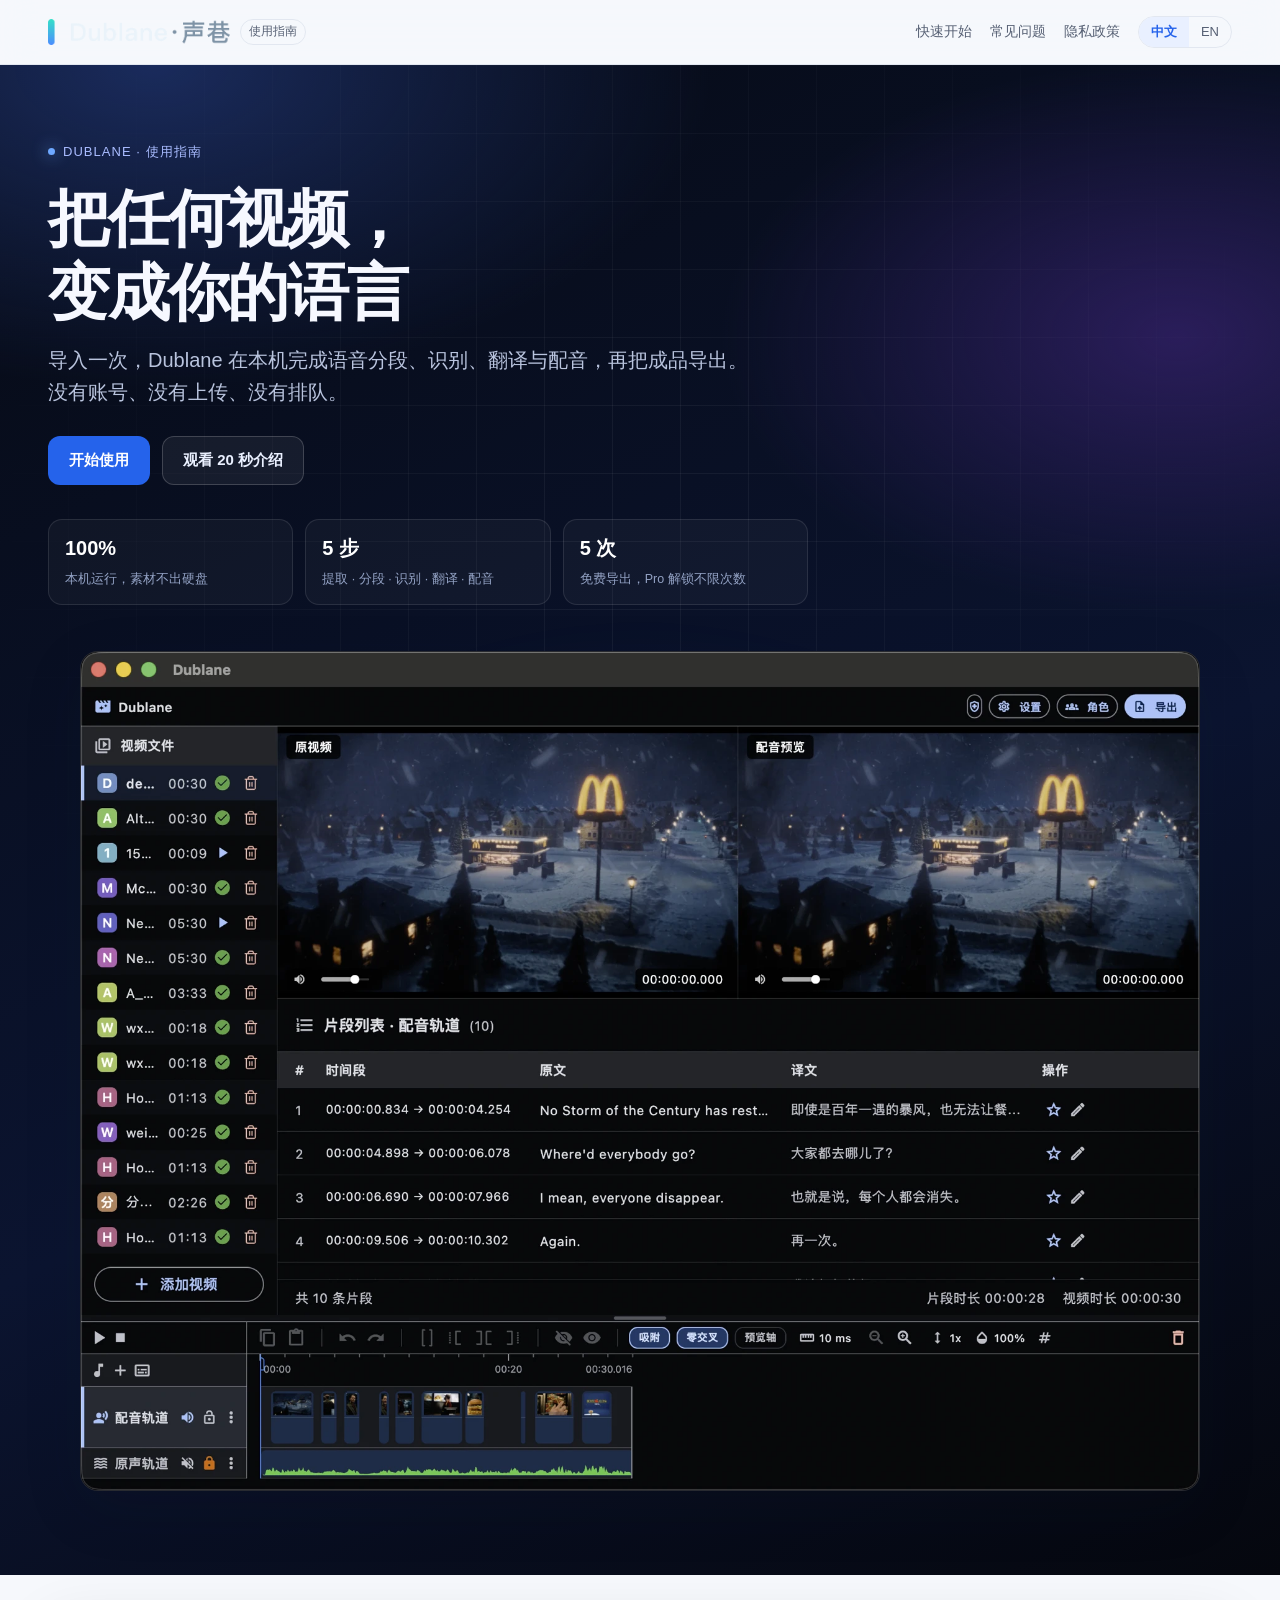
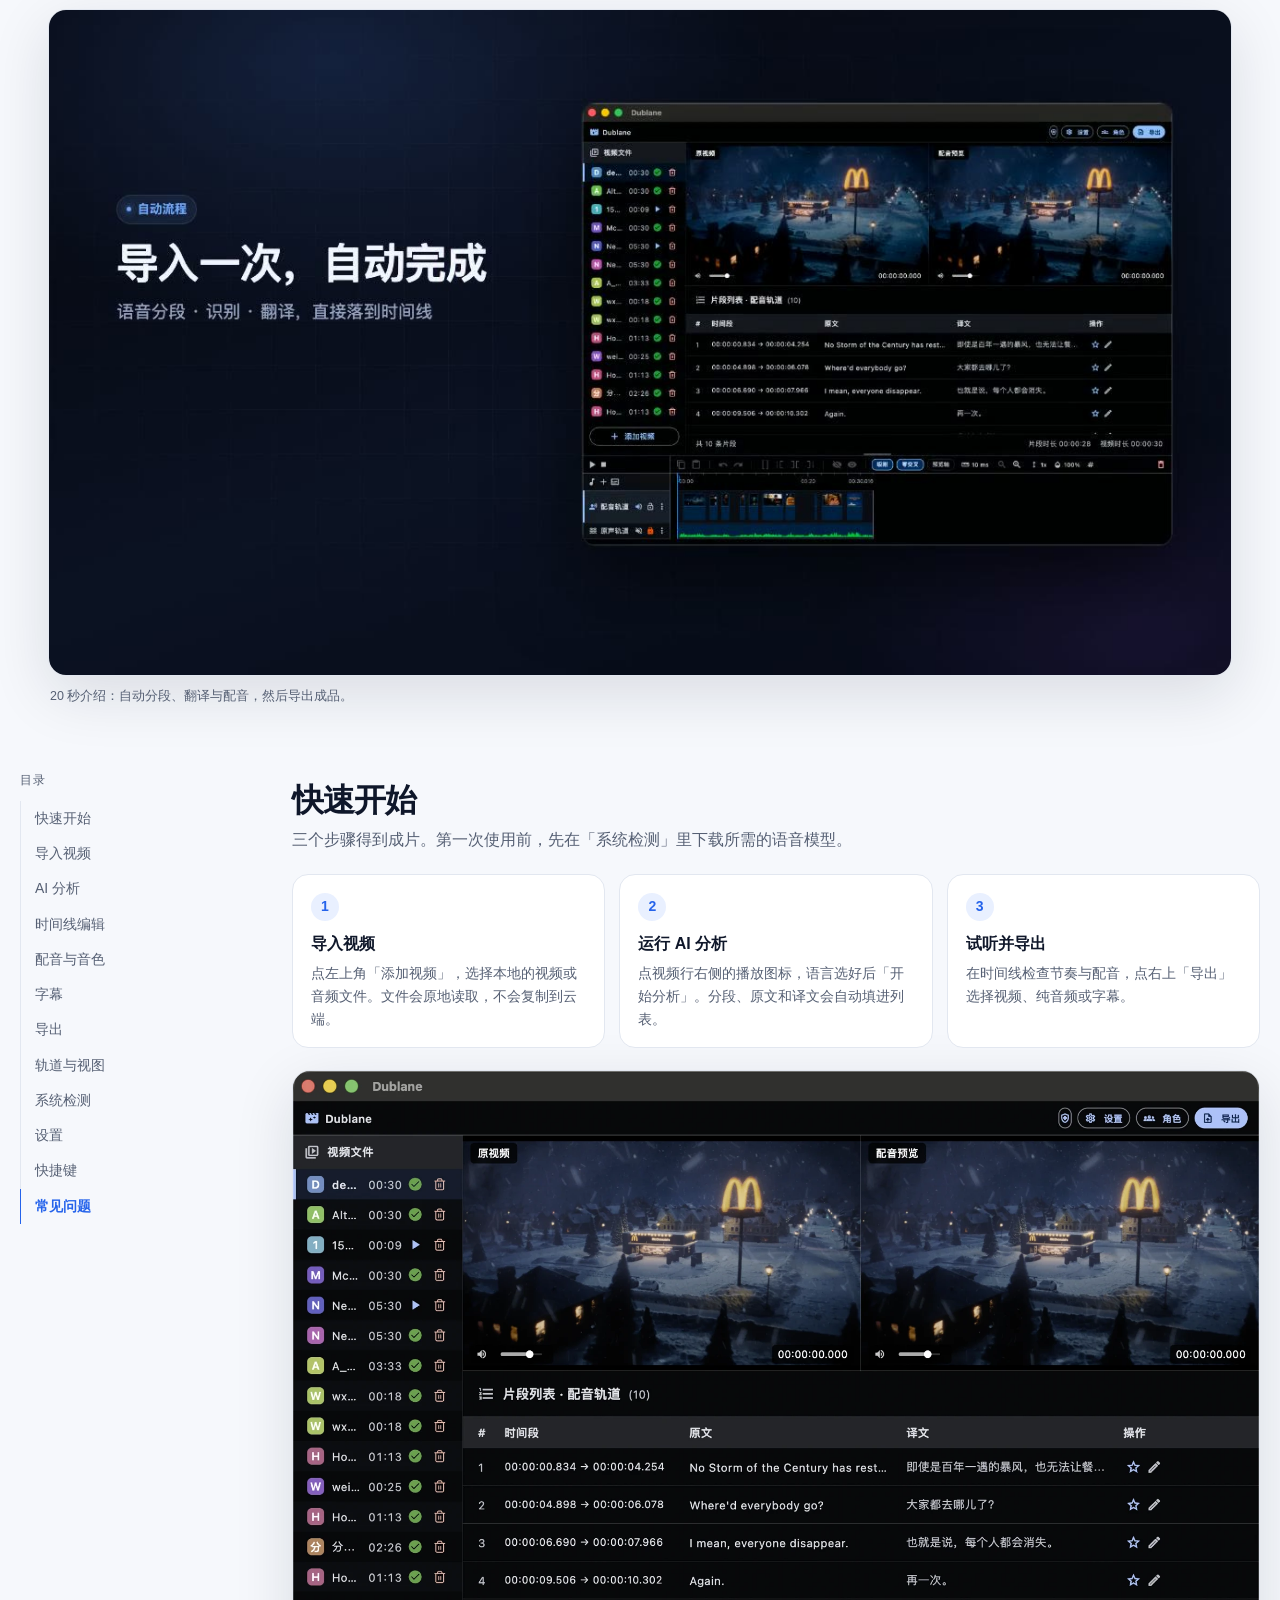
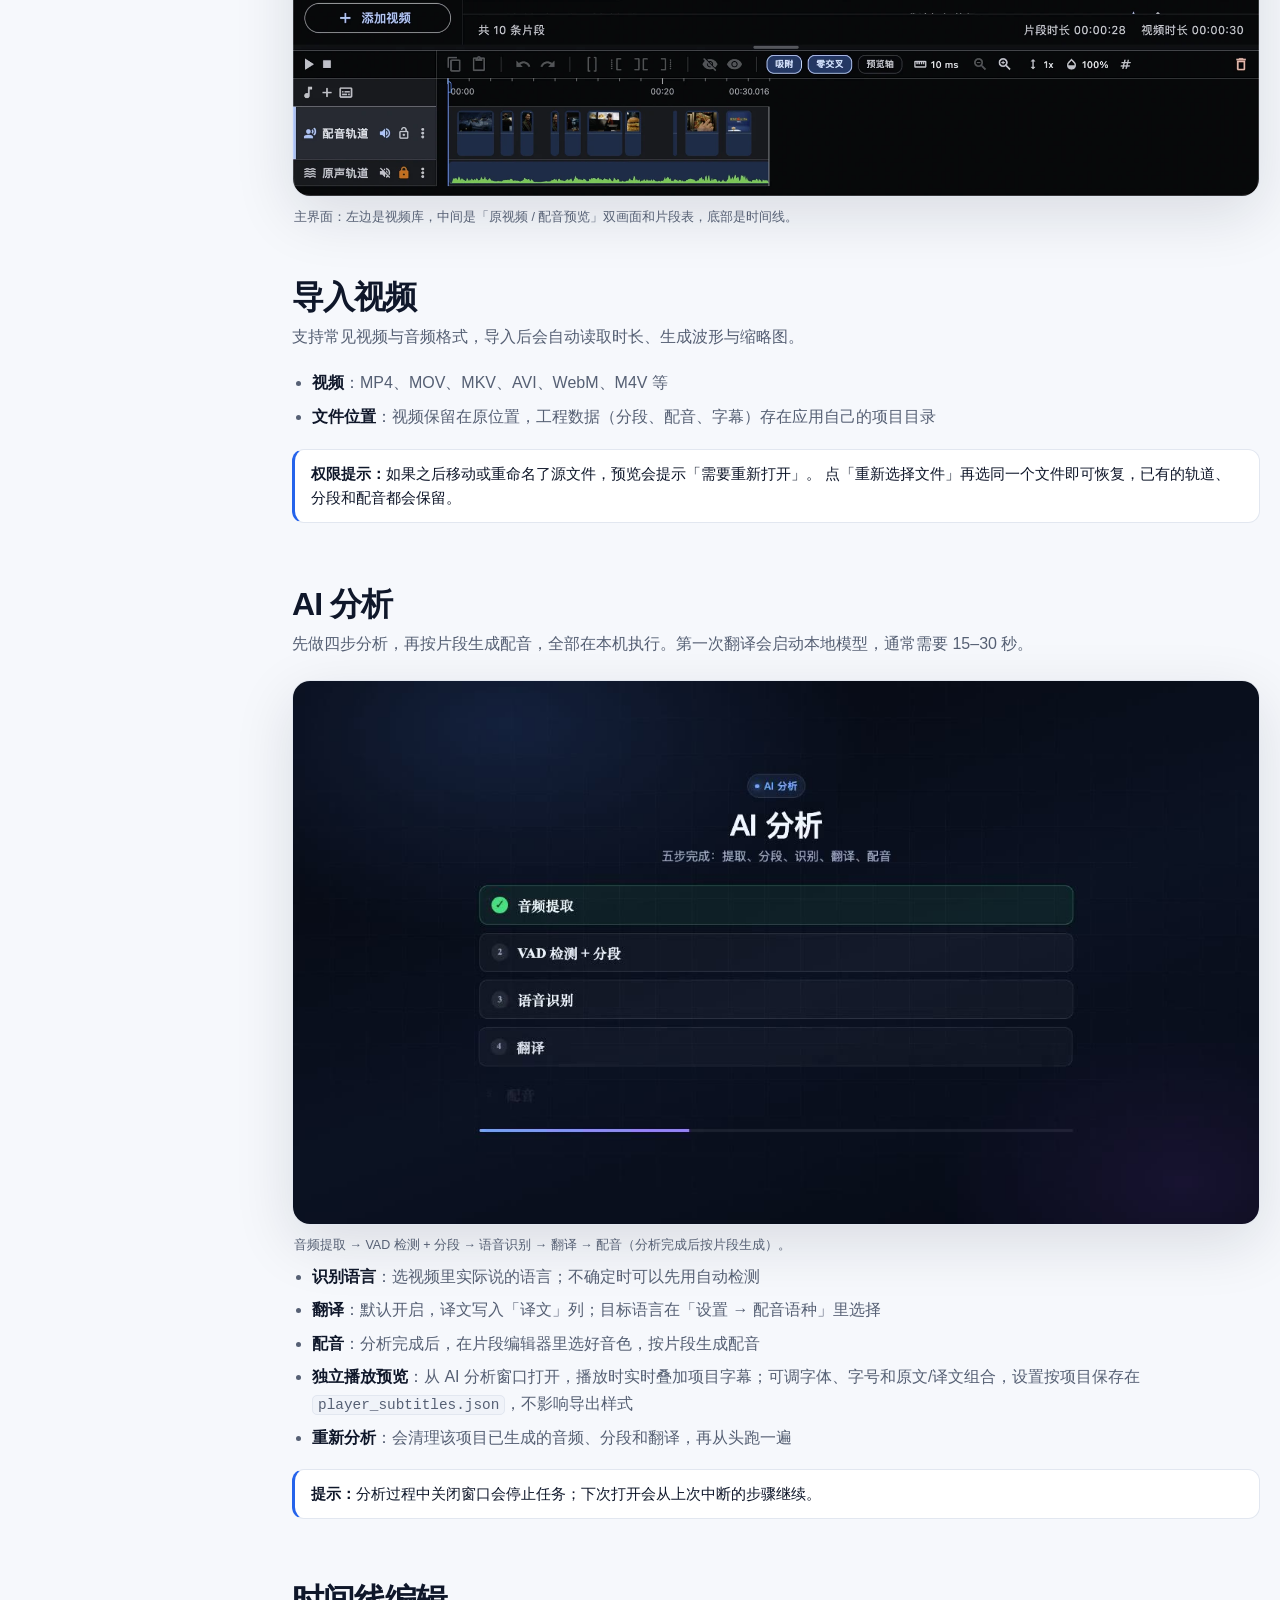
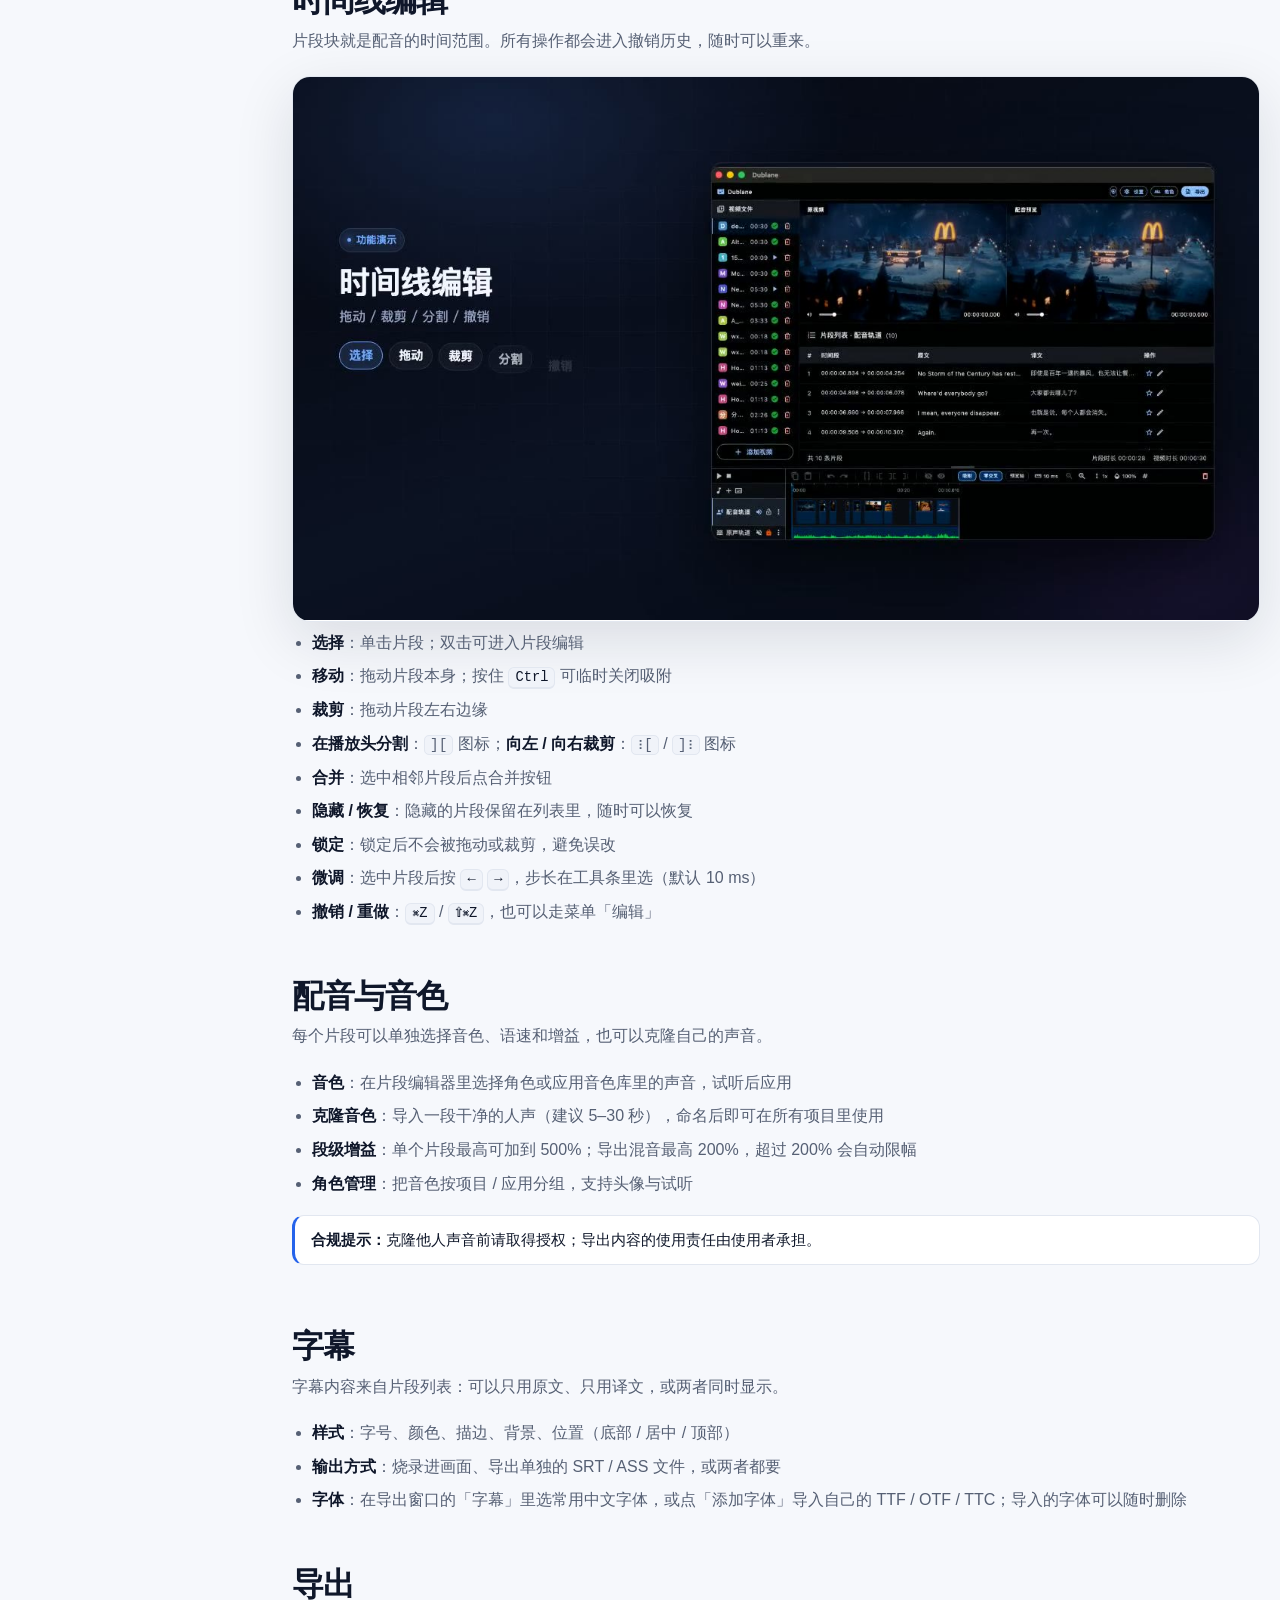
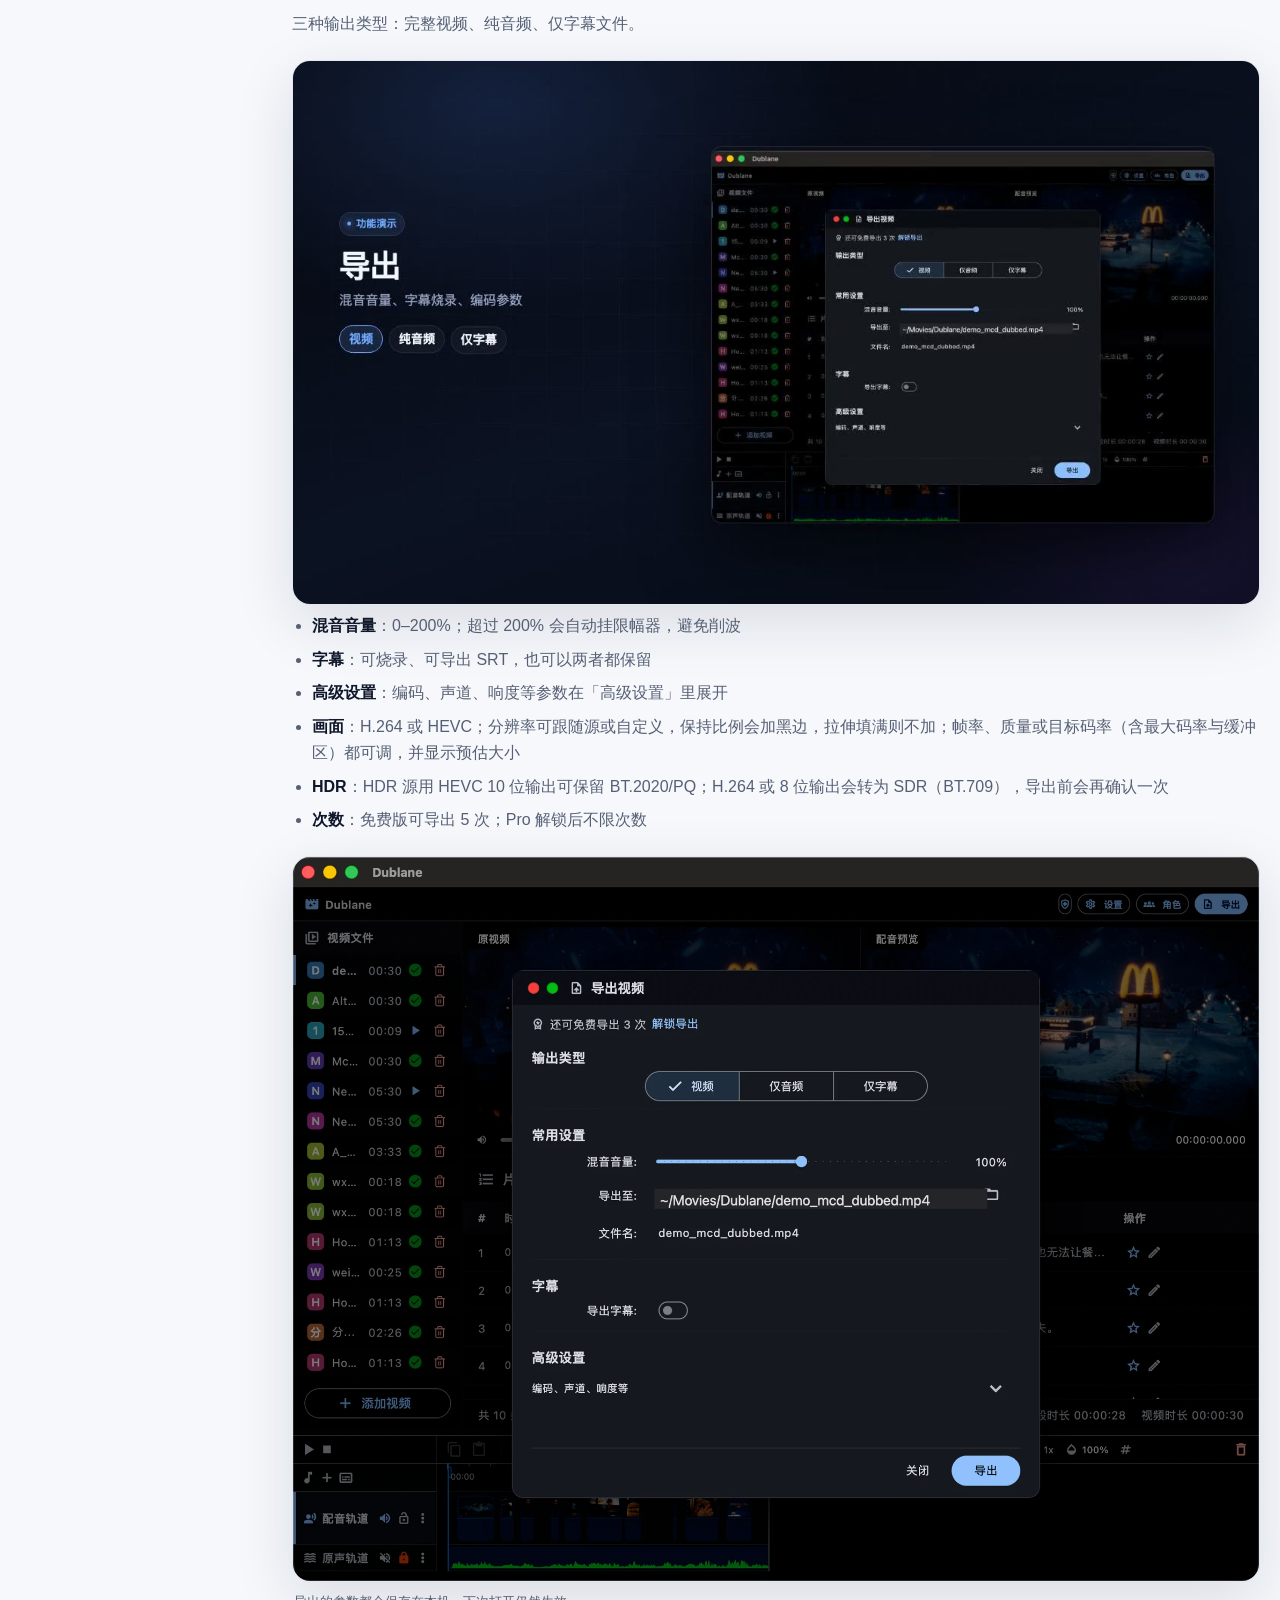
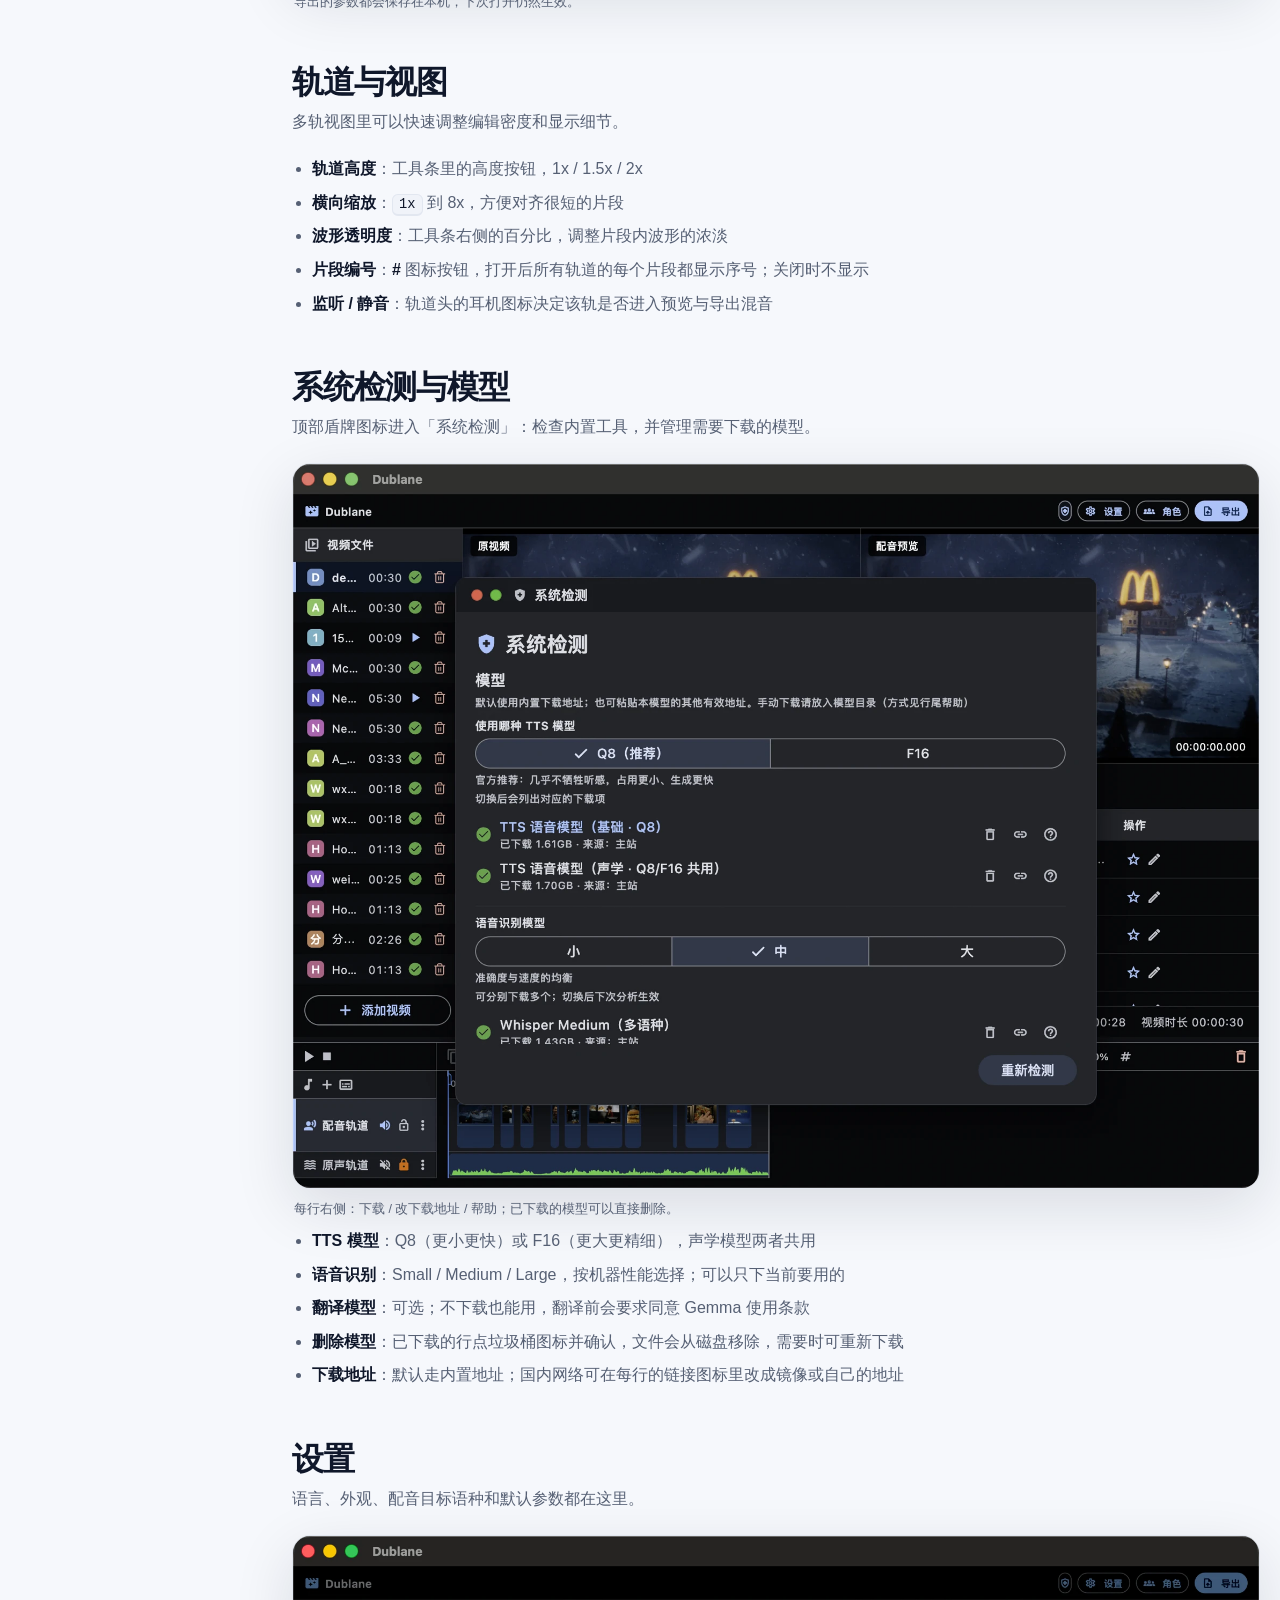
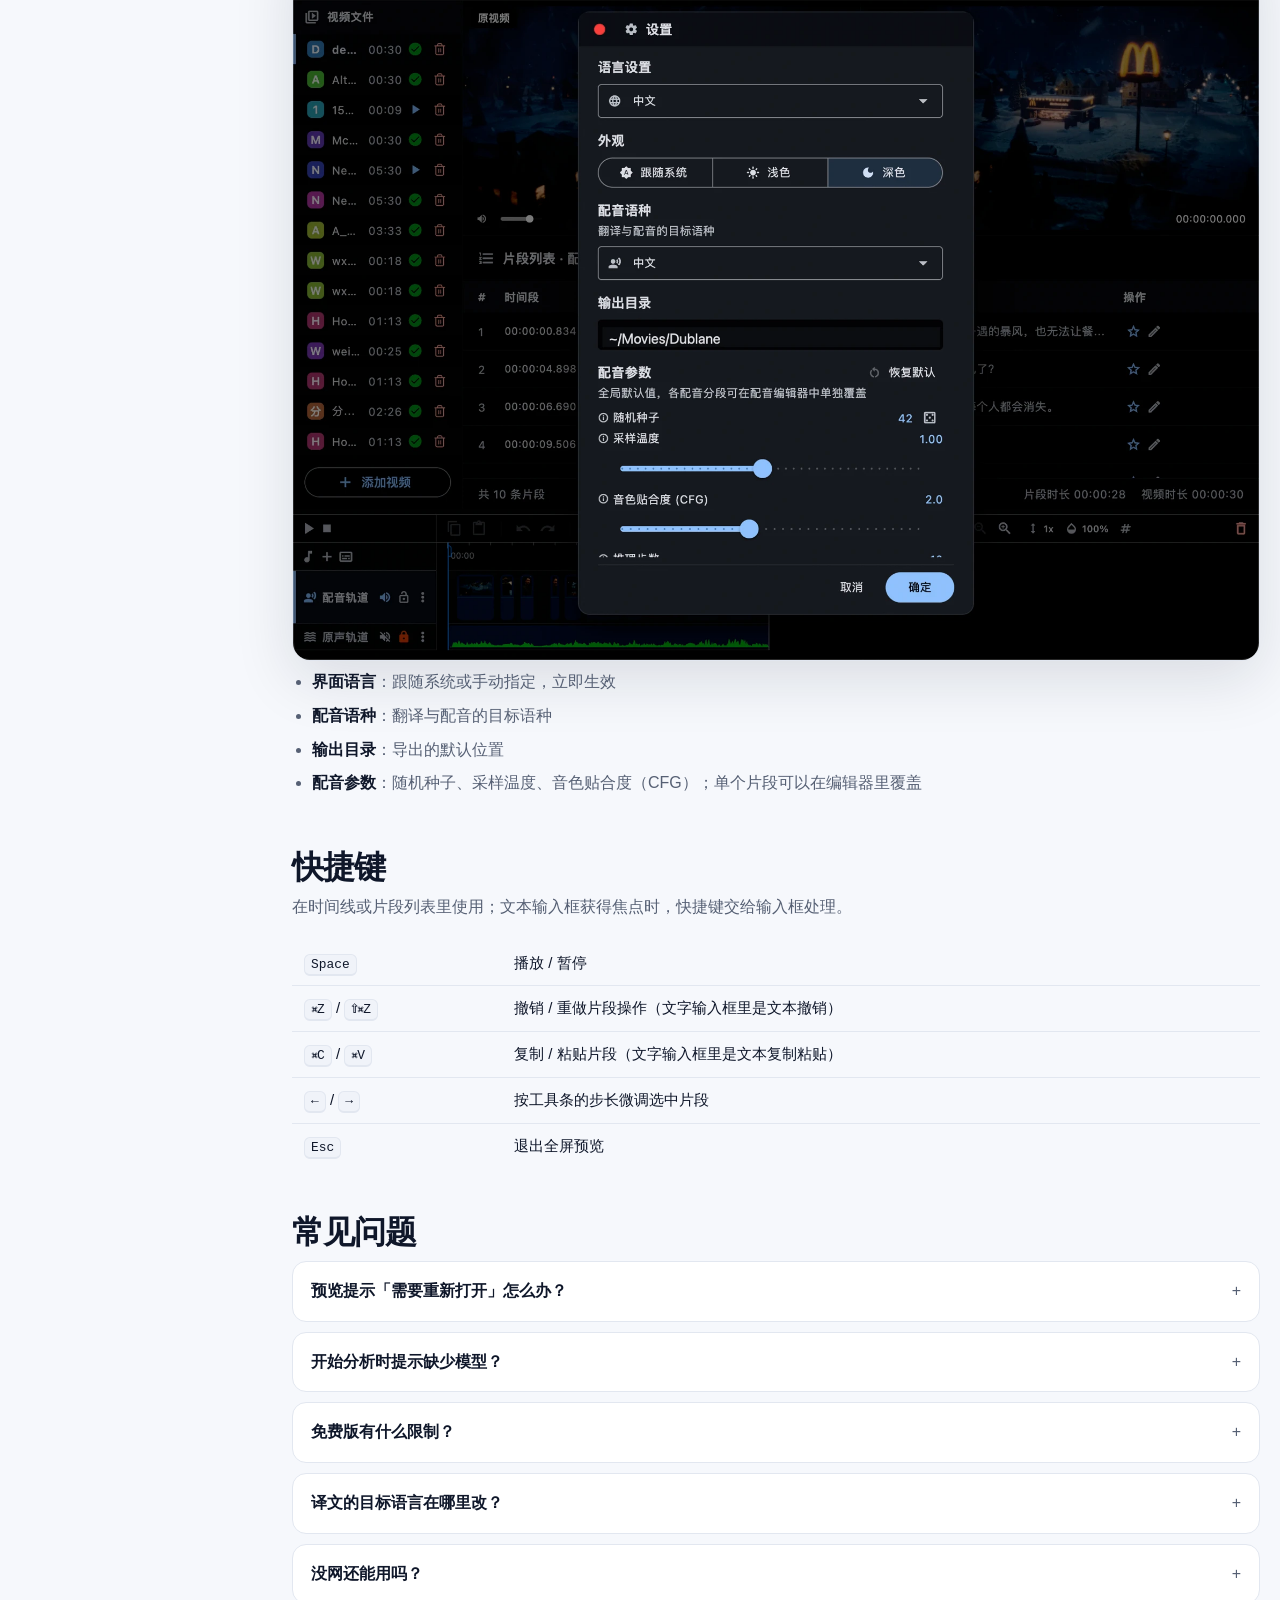
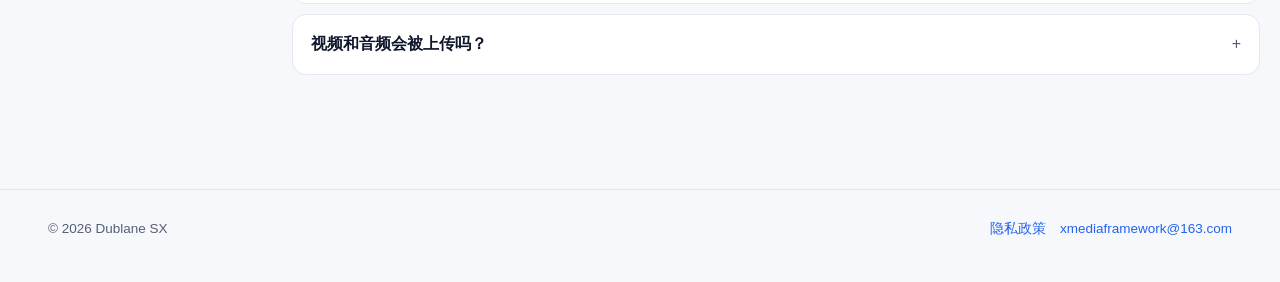
==== help/index.html @ 7e4e2767 "docs(help): note the standalone player's subtitle preview" ====
<!DOCTYPE html>
<html lang="zh-CN">
<head>
<meta charset="utf-8">
<meta name="viewport" content="width=device-width, initial-scale=1">
<title>Dublane 使用指南 · 本地视频配音编辑器</title>
<meta name="description" content="Dublane 使用指南：导入视频、AI 自动分段与翻译、时间线配音、字幕与导出。全部在 Mac 本地完成，无需上传。">
<meta name="robots" content="index, follow">
<link rel="alternate" hreflang="zh-CN" href="https://wallace-sh-1218.github.io/dublane-sx-privacy/help/">
<link rel="alternate" hreflang="en" href="https://wallace-sh-1218.github.io/dublane-sx-privacy/help/en/">
<link rel="icon" href="assets/brand/icon.png">
<link rel="stylesheet" href="assets/guide.css">
</head>
<body>

<header class="site">
  <div class="wrap">
    <a class="brand" href="./">
      <img src="assets/brand/wordmark-zh.png" alt="Dublane · 声巷">
      <span class="tag">使用指南</span>
    </a>
    <nav>
      <a class="hide-sm" href="#start">快速开始</a>
      <a class="hide-sm" href="#faq">常见问题</a>
      <a class="hide-sm" href="https://wallace-sh-1218.github.io/dublane-sx-privacy/">隐私政策</a>
      <span class="lang"><a class="on" href="./">中文</a><a href="en/">EN</a></span>
    </nav>
  </div>
</header>

<div class="hero">
  <div class="wrap">
    <div class="eyebrow">Dublane · 使用指南</div>
    <h1>把任何视频，<br>变成你的语言</h1>
    <p class="lead">导入一次，Dublane 在本机完成语音分段、识别、翻译与配音，再把成品导出。
      没有账号、没有上传、没有排队。</p>
    <div class="cta">
      <a class="btn" href="#start">开始使用</a>
      <a class="btn ghost" href="#intro">观看 20 秒介绍</a>
    </div>
    <div class="stats">
      <div class="stat"><b>100%</b><span>本机运行，素材不出硬盘</span></div>
      <div class="stat"><b>5 步</b><span>提取 · 分段 · 识别 · 翻译 · 配音</span></div>
      <div class="stat"><b>5 次</b><span>免费导出，Pro 解锁不限次数</span></div>
    </div>
    <div class="heroMedia">
      <div class="glow"></div>
      <figure class="media">
        <img src="assets/shots/zh-main.webp" alt="Dublane 主界面" width="1800" height="1350">
      </figure>
    </div>
  </div>
</div>

<div class="wrap introBand" id="intro">
  <figure class="media">
    <video data-autoplay autoplay muted loop playsinline poster="assets/video/intro-zh.jpg">
      <source src="assets/video/intro-zh.mp4" type="video/mp4">
    </video>
    <img class="poster" src="assets/video/intro-zh.jpg" alt="Dublane 介绍视频">
  </figure>
  <p class="caption">20 秒介绍：自动分段、翻译与配音，然后导出成品。</p>
</div>

<div class="wrap layout">
  <nav class="toc" aria-label="目录">
    <div class="h">目录</div>
    <ol>
      <li><a href="#start">快速开始</a></li>
      <li><a href="#import">导入视频</a></li>
      <li><a href="#analysis">AI 分析</a></li>
      <li><a href="#timeline">时间线编辑</a></li>
      <li><a href="#dubbing">配音与音色</a></li>
      <li><a href="#subtitles">字幕</a></li>
      <li><a href="#export">导出</a></li>
      <li><a href="#tracks">轨道与视图</a></li>
      <li><a href="#system">系统检测</a></li>
      <li><a href="#settings">设置</a></li>
      <li><a href="#keys">快捷键</a></li>
      <li><a href="#faq">常见问题</a></li>
    </ol>
  </nav>

  <main>

    <section id="start" data-reveal>
      <h2>快速开始</h2>
      <p class="sub">三个步骤得到成片。第一次使用前，先在「系统检测」里下载所需的语音模型。</p>
      <div class="grid3">
        <div class="card">
          <div class="num">1</div>
          <b>导入视频</b>
          <p>点左上角「添加视频」，选择本地的视频或音频文件。文件会原地读取，不会复制到云端。</p>
        </div>
        <div class="card">
          <div class="num">2</div>
          <b>运行 AI 分析</b>
          <p>点视频行右侧的播放图标，语言选好后「开始分析」。分段、原文和译文会自动填进列表。</p>
        </div>
        <div class="card">
          <div class="num">3</div>
          <b>试听并导出</b>
          <p>在时间线检查节奏与配音，点右上「导出」选择视频、纯音频或字幕。</p>
        </div>
      </div>
      <figure>
        <div class="media">
          <img src="assets/shots/zh-main.webp" alt="Dublane 主界面：左侧视频列表、双预览、片段列表与时间线" loading="lazy" width="1800" height="1350">
        </div>
        <figcaption class="caption">主界面：左边是视频库，中间是「原视频 / 配音预览」双画面和片段表，底部是时间线。</figcaption>
      </figure>
    </section>

    <section id="import" data-reveal>
      <h2>导入视频</h2>
      <p class="sub">支持常见视频与音频格式，导入后会自动读取时长、生成波形与缩略图。</p>
      <ul class="list">
        <li><b>视频</b>：MP4、MOV、MKV、AVI、WebM、M4V 等</li>
        <li><b>文件位置</b>：视频保留在原位置，工程数据（分段、配音、字幕）存在应用自己的项目目录</li>
      </ul>
      <div class="note"><b>权限提示：</b>如果之后移动或重命名了源文件，预览会提示「需要重新打开」。
        点「重新选择文件」再选同一个文件即可恢复，已有的轨道、分段和配音都会保留。</div>
    </section>

    <section id="analysis" data-reveal>
      <h2>AI 分析</h2>
      <p class="sub">先做四步分析，再按片段生成配音，全部在本机执行。第一次翻译会启动本地模型，通常需要 15–30 秒。</p>
      <figure>
        <div class="media">
          <video data-autoplay autoplay muted loop playsinline poster="assets/video/analysis-zh.jpg">
            <source src="assets/video/analysis-zh.mp4" type="video/mp4">
          </video>
          <img class="poster" src="assets/video/analysis-zh.jpg" alt="AI 分析四步流程">
        </div>
        <figcaption class="caption">音频提取 → VAD 检测 + 分段 → 语音识别 → 翻译 → 配音（分析完成后按片段生成）。</figcaption>
      </figure>
      <ul class="list">
        <li><b>识别语言</b>：选视频里实际说的语言；不确定时可以先用自动检测</li>
        <li><b>翻译</b>：默认开启，译文写入「译文」列；目标语言在「设置 → 配音语种」里选择</li>
        <li><b>配音</b>：分析完成后，在片段编辑器里选好音色，按片段生成配音</li>
        <li><b>独立播放预览</b>：从 AI 分析窗口打开，播放时实时叠加项目字幕；可调字体、字号和原文/译文组合，设置按项目保存在 <code>player_subtitles.json</code>，不影响导出样式</li>
        <li><b>重新分析</b>：会清理该项目已生成的音频、分段和翻译，再从头跑一遍</li>
      </ul>
      <div class="note"><b>提示：</b>分析过程中关闭窗口会停止任务；下次打开会从上次中断的步骤继续。</div>
    </section>

    <section id="timeline" data-reveal>
      <h2>时间线编辑</h2>
      <p class="sub">片段块就是配音的时间范围。所有操作都会进入撤销历史，随时可以重来。</p>
      <figure>
        <div class="media">
          <video data-autoplay autoplay muted loop playsinline poster="assets/video/timeline-zh.jpg">
            <source src="assets/video/timeline-zh.mp4" type="video/mp4">
          </video>
          <img class="poster" src="assets/video/timeline-zh.jpg" alt="时间线编辑界面">
        </div>
      </figure>
      <ul class="list">
        <li><b>选择</b>：单击片段；双击可进入片段编辑</li>
        <li><b>移动</b>：拖动片段本身；按住 <kbd>Ctrl</kbd> 可临时关闭吸附</li>
        <li><b>裁剪</b>：拖动片段左右边缘</li>
        <li><b>在播放头分割</b>：<code>][</code> 图标；<b>向左 / 向右裁剪</b>：<code>⋮[</code> / <code>]⋮</code> 图标</li>
        <li><b>合并</b>：选中相邻片段后点合并按钮</li>
        <li><b>隐藏 / 恢复</b>：隐藏的片段保留在列表里，随时可以恢复</li>
        <li><b>锁定</b>：锁定后不会被拖动或裁剪，避免误改</li>
        <li><b>微调</b>：选中片段后按 <kbd>←</kbd> <kbd>→</kbd>，步长在工具条里选（默认 10 ms）</li>
        <li><b>撤销 / 重做</b>：<kbd>⌘Z</kbd> / <kbd>⇧⌘Z</kbd>，也可以走菜单「编辑」</li>
      </ul>
    </section>

    <section id="dubbing" data-reveal>
      <h2>配音与音色</h2>
      <p class="sub">每个片段可以单独选择音色、语速和增益，也可以克隆自己的声音。</p>
      <ul class="list">
        <li><b>音色</b>：在片段编辑器里选择角色或应用音色库里的声音，试听后应用</li>
        <li><b>克隆音色</b>：导入一段干净的人声（建议 5–30 秒），命名后即可在所有项目里使用</li>
        <li><b>段级增益</b>：单个片段最高可加到 500%；导出混音最高 200%，超过 200% 会自动限幅</li>
        <li><b>角色管理</b>：把音色按项目 / 应用分组，支持头像与试听</li>
      </ul>
      <div class="note"><b>合规提示：</b>克隆他人声音前请取得授权；导出内容的使用责任由使用者承担。</div>
    </section>

    <section id="subtitles" data-reveal>
      <h2>字幕</h2>
      <p class="sub">字幕内容来自片段列表：可以只用原文、只用译文，或两者同时显示。</p>
      <ul class="list">
        <li><b>样式</b>：字号、颜色、描边、背景、位置（底部 / 居中 / 顶部）</li>
        <li><b>输出方式</b>：烧录进画面、导出单独的 SRT / ASS 文件，或两者都要</li>
        <li><b>字体</b>：在导出窗口的「字幕」里选常用中文字体，或点「添加字体」导入自己的 TTF / OTF / TTC；导入的字体可以随时删除</li>
      </ul>
    </section>

    <section id="export" data-reveal>
      <h2>导出</h2>
      <p class="sub">三种输出类型：完整视频、纯音频、仅字幕文件。</p>
      <figure>
        <div class="media">
          <video data-autoplay autoplay muted loop playsinline poster="assets/video/export-zh.jpg">
            <source src="assets/video/export-zh.mp4" type="video/mp4">
          </video>
          <img class="poster" src="assets/video/export-zh.jpg" alt="导出对话框">
        </div>
      </figure>
      <ul class="list">
        <li><b>混音音量</b>：0–200%；超过 200% 会自动挂限幅器，避免削波</li>
        <li><b>字幕</b>：可烧录、可导出 SRT，也可以两者都保留</li>
        <li><b>高级设置</b>：编码、声道、响度等参数在「高级设置」里展开</li>
        <li><b>画面</b>：H.264 或 HEVC；分辨率可跟随源或自定义，保持比例会加黑边，拉伸填满则不加；帧率、质量或目标码率（含最大码率与缓冲区）都可调，并显示预估大小</li>
        <li><b>HDR</b>：HDR 源用 HEVC 10 位输出可保留 BT.2020/PQ；H.264 或 8 位输出会转为 SDR（BT.709），导出前会再确认一次</li>
        <li><b>次数</b>：免费版可导出 5 次；Pro 解锁后不限次数</li>
      </ul>
      <figure>
        <div class="media">
          <img src="assets/shots/zh-export.webp" alt="导出对话框：输出类型、混音音量、字幕与高级设置" loading="lazy" width="1800" height="1350">
        </div>
        <figcaption class="caption">导出的参数都会保存在本机，下次打开仍然生效。</figcaption>
      </figure>
    </section>

    <section id="tracks" data-reveal>
      <h2>轨道与视图</h2>
      <p class="sub">多轨视图里可以快速调整编辑密度和显示细节。</p>
      <ul class="list">
        <li><b>轨道高度</b>：工具条里的高度按钮，1x / 1.5x / 2x</li>
        <li><b>横向缩放</b>：<kbd>1x</kbd> 到 8x，方便对齐很短的片段</li>
        <li><b>波形透明度</b>：工具条右侧的百分比，调整片段内波形的浓淡</li>
        <li><b>片段编号</b>：<b>#</b> 图标按钮，打开后所有轨道的每个片段都显示序号；关闭时不显示</li>
        <li><b>监听 / 静音</b>：轨道头的耳机图标决定该轨是否进入预览与导出混音</li>
      </ul>
    </section>

    <section id="system" data-reveal>
      <h2>系统检测与模型</h2>
      <p class="sub">顶部盾牌图标进入「系统检测」：检查内置工具，并管理需要下载的模型。</p>
      <figure>
        <div class="media">
          <img src="assets/shots/zh-system.webp" alt="系统检测：TTS 模型、语音识别模型与下载状态" loading="lazy" width="1800" height="1350">
        </div>
        <figcaption class="caption">每行右侧：下载 / 改下载地址 / 帮助；已下载的模型可以直接删除。</figcaption>
      </figure>
      <ul class="list">
        <li><b>TTS 模型</b>：Q8（更小更快）或 F16（更大更精细），声学模型两者共用</li>
        <li><b>语音识别</b>：Small / Medium / Large，按机器性能选择；可以只下当前要用的</li>
        <li><b>翻译模型</b>：可选；不下载也能用，翻译前会要求同意 Gemma 使用条款</li>
        <li><b>删除模型</b>：已下载的行点垃圾桶图标并确认，文件会从磁盘移除，需要时可重新下载</li>
        <li><b>下载地址</b>：默认走内置地址；国内网络可在每行的链接图标里改成镜像或自己的地址</li>
      </ul>
    </section>

    <section id="settings" data-reveal>
      <h2>设置</h2>
      <p class="sub">语言、外观、配音目标语种和默认参数都在这里。</p>
      <figure>
        <div class="media">
          <img src="assets/shots/zh-settings.webp" alt="设置：语言、外观、配音语种、输出目录与配音参数" loading="lazy" width="1800" height="1350">
        </div>
      </figure>
      <ul class="list">
        <li><b>界面语言</b>：跟随系统或手动指定，立即生效</li>
        <li><b>配音语种</b>：翻译与配音的目标语种</li>
        <li><b>输出目录</b>：导出的默认位置</li>
        <li><b>配音参数</b>：随机种子、采样温度、音色贴合度（CFG）；单个片段可以在编辑器里覆盖</li>
      </ul>
    </section>

    <section id="keys" data-reveal>
      <h2>快捷键</h2>
      <p class="sub">在时间线或片段列表里使用；文本输入框获得焦点时，快捷键交给输入框处理。</p>
      <table class="keys">
        <tr><td><kbd>Space</kbd></td><td>播放 / 暂停</td></tr>
        <tr><td><kbd>⌘Z</kbd> / <kbd>⇧⌘Z</kbd></td><td>撤销 / 重做片段操作（文字输入框里是文本撤销）</td></tr>
        <tr><td><kbd>⌘C</kbd> / <kbd>⌘V</kbd></td><td>复制 / 粘贴片段（文字输入框里是文本复制粘贴）</td></tr>
        <tr><td><kbd>←</kbd> / <kbd>→</kbd></td><td>按工具条的步长微调选中片段</td></tr>
        <tr><td><kbd>Esc</kbd></td><td>退出全屏预览</td></tr>
      </table>
    </section>

    <section id="faq" data-reveal>
      <h2>常见问题</h2>

      <details class="faq">
        <summary>预览提示「需要重新打开」怎么办？</summary>
        <p>通常是源文件被移动、重命名，或 macOS 在应用更新后收回了文件权限。点提示里的「重新选择文件」，
          选中同一个文件即可恢复；已有的轨道、分段和配音不会丢失。</p>
      </details>

      <details class="faq">
        <summary>开始分析时提示缺少模型？</summary>
        <p>打开顶部盾牌图标进入「系统检测」，在对应的模型行点「下载」。第一次下载量较大，建议在稳定网络下进行；
          下载完成后状态会变成「已下载」。</p>
      </details>

      <details class="faq">
        <summary>免费版有什么限制？</summary>
        <p>免费版可以导出 5 次完整成品；Pro 解锁后不再限制次数。所有模型、分析和编辑功能不受影响。</p>
      </details>

      <details class="faq">
        <summary>译文的目标语言在哪里改？</summary>
        <p>「设置 → 配音语种」。改了之后，重新运行翻译或重新分析，就会按新的目标语言生成译文和配音。</p>
      </details>

      <details class="faq">
        <summary>没网还能用吗？</summary>
        <p>可以。模型下载完成后，分段、识别、翻译、配音与导出都在本机运行，不需要联网。</p>
      </details>

      <details class="faq">
        <summary>视频和音频会被上传吗？</summary>
        <p>不会。Dublane 不提供账号系统，也不会上传素材；除下载模型外，应用不需要访问外网。详见
          <a href="https://wallace-sh-1218.github.io/dublane-sx-privacy/">隐私政策</a>。</p>
      </details>
    </section>

  </main>
</div>

<footer class="site">
  <div class="wrap">
    <span>© 2026 Dublane SX</span>
    <span class="spacer"></span>
    <a href="https://wallace-sh-1218.github.io/dublane-sx-privacy/">隐私政策</a>
    <a href="mailto:xmediaframework@163.com">xmediaframework@163.com</a>
  </div>
</footer>

<script src="assets/guide.js"></script>
</body>
</html>
---- help/assets/guide.css ----
:root {
  color-scheme: light dark;
  --bg: #f6f8fc;
  --surface: #ffffff;
  --surface-2: #f0f3f9;
  --fg: #0f172a;
  --muted: #566074;
  --line: #e2e7f0;
  --accent: #2563eb;
  --accent-2: #7c3aed;
  --accent-soft: #e9f0ff;
  --warn-bg: #fff7e8;
  --warn-line: #f0c46b;
  --ok: #16a34a;
  --hero-1: #060a14;
  --hero-2: #0b1430;
  --shadow: 0 18px 60px rgba(15, 23, 42, 0.12);
}
@media (prefers-color-scheme: dark) {
  :root {
    --bg: #060a12;
    --surface: #0c1424;
    --surface-2: #111b2f;
    --fg: #eef2ff;
    --muted: #9aa5bd;
    --line: #1d2740;
    --accent: #7aa7ff;
    --accent-2: #a78bfa;
    --accent-soft: #101c33;
    --warn-bg: #1b1608;
    --warn-line: #7c5a17;
    --ok: #4ade80;
    --shadow: 0 22px 70px rgba(0, 0, 0, 0.5);
  }
}
* { box-sizing: border-box; }
html { scroll-behavior: smooth; -webkit-text-size-adjust: 100%; }
body {
  margin: 0;
  background: var(--bg);
  color: var(--fg);
  font-family: -apple-system, BlinkMacSystemFont, "SF Pro Text", "Helvetica Neue",
    "PingFang SC", "Hiragino Sans GB", "Microsoft YaHei", sans-serif;
  font-size: 16px;
  line-height: 1.66;
  -webkit-font-smoothing: antialiased;
}
a { color: var(--accent); text-decoration: none; }
a:hover { text-decoration: underline; }
img { max-width: 100%; }
h1, h2, h3 { line-height: 1.2; letter-spacing: -0.02em; }
.wrap { max-width: 1240px; margin: 0 auto; padding: 0 28px; }

/* ---------- header ---------- */
header.site {
  position: sticky; top: 0; z-index: 40;
  background: color-mix(in srgb, var(--bg) 82%, transparent);
  backdrop-filter: saturate(160%) blur(16px);
  -webkit-backdrop-filter: saturate(160%) blur(16px);
  border-bottom: 1px solid var(--line);
}
header.site .wrap {
  display: flex; align-items: center; gap: 14px; height: 64px;
}
header.site .brand img { height: 26px; display: block; }
header.site .brand { display: flex; align-items: center; gap: 10px; }
header.site .tag {
  font-size: 12px; color: var(--muted); border: 1px solid var(--line);
  padding: 2px 8px; border-radius: 999px;
}
header.site nav { margin-left: auto; display: flex; align-items: center; gap: 18px; font-size: 14px; }
header.site nav a { color: var(--muted); }
header.site nav a:hover { color: var(--fg); text-decoration: none; }
.lang {
  display: inline-flex; border: 1px solid var(--line); border-radius: 999px;
  overflow: hidden; font-size: 13px;
}
.lang a { padding: 4px 12px; color: var(--muted); }
.lang a.on { background: var(--accent-soft); color: var(--accent); font-weight: 600; }

/* ---------- hero ---------- */
.hero {
  position: relative; overflow: hidden; color: #f6f8ff;
  background:
    radial-gradient(900px 520px at 12% 0%, #1a2b5c 0%, transparent 62%),
    radial-gradient(760px 460px at 92% 18%, #2a1d5a 0%, transparent 60%),
    linear-gradient(155deg, var(--hero-1) 0%, var(--hero-2) 58%, #05070e 100%);
}
.hero::before {
  content: ""; position: absolute; inset: 0; pointer-events: none;
  background-image:
    linear-gradient(rgba(255,255,255,0.05) 1px, transparent 1px),
    linear-gradient(90deg, rgba(255,255,255,0.05) 1px, transparent 1px);
  background-size: 68px 68px;
  mask-image: radial-gradient(70% 70% at 50% 30%, #000 10%, transparent 78%);
  -webkit-mask-image: radial-gradient(70% 70% at 50% 30%, #000 10%, transparent 78%);
}
.hero .wrap { position: relative; padding-top: 72px; padding-bottom: 84px; }
.hero .eyebrow {
  display: inline-flex; align-items: center; gap: 8px; font-size: 13px;
  letter-spacing: .08em; text-transform: uppercase; color: #a9bcff;
}
.hero .eyebrow::before {
  content: ""; width: 7px; height: 7px; border-radius: 50%;
  background: #6ea8ff; box-shadow: 0 0 16px #6ea8ff;
}
.hero h1 {
  margin: 18px 0 14px; font-size: clamp(34px, 5.4vw, 62px); font-weight: 700;
  letter-spacing: -0.035em;
}
.hero p.lead {
  margin: 0; max-width: 720px; font-size: clamp(16px, 2vw, 20px);
  color: #b9c4de; line-height: 1.6;
}
.hero .cta { display: flex; flex-wrap: wrap; gap: 12px; margin-top: 28px; }
.btn {
  display: inline-flex; align-items: center; gap: 8px; padding: 11px 20px;
  border-radius: 12px; font-size: 15px; font-weight: 600; border: 1px solid transparent;
  background: var(--accent); color: #fff;
}
.btn:hover { text-decoration: none; filter: brightness(1.06); }
.btn.ghost { background: rgba(255,255,255,.06); border-color: rgba(255,255,255,.18); color: #eaf0ff; }
.stats {
  display: grid; grid-template-columns: repeat(3, minmax(0,1fr));
  gap: 12px; margin-top: 34px; max-width: 760px;
}
.stat {
  border: 1px solid rgba(255,255,255,.10); border-radius: 14px;
  background: rgba(255,255,255,.035); padding: 12px 16px;
}
.stat b { display: block; font-size: 20px; color: #fff; }
.stat span { font-size: 12.5px; color: #93a2c4; }
.heroMedia { position: relative; margin-top: 46px; }
.heroMedia .glow {
  position: absolute; inset: -6% -4% -12%; z-index: 0; filter: blur(40px);
  background: radial-gradient(50% 55% at 50% 45%, rgba(110,168,255,.35), transparent 70%);
}
.heroMedia .media { position: relative; z-index: 1; border-color: rgba(255,255,255,.14); background: #05070e; }

/* ---------- layout ---------- */
.layout {
  display: grid; grid-template-columns: 216px minmax(0, 1fr);
  gap: 56px; align-items: start; padding: 64px 0 40px;
}
nav.toc { position: sticky; top: 92px; font-size: 14px; }
nav.toc .h {
  font-size: 12px; letter-spacing: .1em; text-transform: uppercase;
  color: var(--muted); margin-bottom: 10px;
}
nav.toc ol { list-style: none; margin: 0; padding: 0; border-left: 1px solid var(--line); }
nav.toc li a {
  display: block; padding: 6px 0 6px 14px; margin-left: -1px;
  color: var(--muted); border-left: 1px solid transparent;
}
nav.toc li a:hover { color: var(--fg); text-decoration: none; }
nav.toc li a.active { color: var(--accent); border-left-color: var(--accent); font-weight: 600; }

main section { padding: 10px 0 34px; scroll-margin-top: 88px; }
main section > h2 {
  margin: 0 0 8px; font-size: clamp(24px, 3vw, 32px); font-weight: 700;
  letter-spacing: -0.03em;
}
main section > .sub { margin: 0 0 20px; color: var(--muted); max-width: 760px; }
h3.mini { margin: 24px 0 10px; font-size: 17px; }

/* ---------- cards / media ---------- */
.media {
  border: 1px solid var(--line); border-radius: 18px; overflow: hidden;
  background: var(--surface); box-shadow: var(--shadow);
}
.media img, .media video { display: block; width: 100%; height: auto; }
.media .poster { display: none; }
.caption { margin: 10px 2px 0; font-size: 12.5px; color: var(--muted); }
figure { margin: 22px 0 6px; }

.grid3 { display: grid; grid-template-columns: repeat(3, minmax(0,1fr)); gap: 14px; margin: 20px 0 6px; }
.card {
  background: var(--surface); border: 1px solid var(--line);
  border-radius: 16px; padding: 18px 18px 16px;
}
.card .num {
  width: 28px; height: 28px; border-radius: 50%; display: grid; place-items: center;
  background: var(--accent-soft); color: var(--accent); font-weight: 700; font-size: 14px;
  margin-bottom: 10px;
}
.card b { display: block; font-size: 16px; margin-bottom: 4px; }
.card p { margin: 0; color: var(--muted); font-size: 14px; }

.feature { display: grid; grid-template-columns: minmax(0,1fr) minmax(0,1fr); gap: 22px; align-items: start; }
.feature .media { margin: 0; }
.list { margin: 8px 0 0; padding-left: 20px; color: var(--muted); }
.list li { margin: 7px 0; }
.list b { color: var(--fg); font-weight: 600; }

.note, .warn {
  margin: 18px 0; padding: 12px 16px; border-radius: 12px; font-size: 14.5px;
  border: 1px solid var(--line); border-left-width: 3px; background: var(--surface);
}
.note { border-left-color: var(--accent); }
.warn { border-left-color: var(--warn-line); background: var(--warn-bg); }
.note b, .warn b { color: var(--fg); }

kbd {
  font-family: ui-monospace, SFMono-Regular, "SF Mono", Menlo, monospace;
  font-size: 0.86em; padding: 2px 6px; border-radius: 6px;
  border: 1px solid var(--line); border-bottom-width: 2px;
  background: var(--surface-2); color: var(--fg); white-space: nowrap;
}
table.keys { width: 100%; border-collapse: collapse; margin-top: 14px; font-size: 15px; }
table.keys td { padding: 10px 12px; border-bottom: 1px solid var(--line); vertical-align: top; }
table.keys td:first-child { width: 210px; white-space: nowrap; }
table.keys tr:last-child td { border-bottom: 0; }

details.faq {
  border: 1px solid var(--line); border-radius: 14px; background: var(--surface);
  padding: 2px 18px; margin: 10px 0;
}
details.faq summary {
  cursor: pointer; font-weight: 600; padding: 14px 0; list-style: none;
  display: flex; justify-content: space-between; gap: 12px;
}
details.faq summary::-webkit-details-marker { display: none; }
details.faq summary::after { content: "+"; color: var(--muted); font-weight: 400; }
details.faq[open] summary::after { content: "–"; }
details.faq p { margin: 0 0 16px; color: var(--muted); }

footer.site {
  border-top: 1px solid var(--line); margin-top: 30px; padding: 28px 0 44px;
  font-size: 13.5px; color: var(--muted);
}
footer.site .wrap { display: flex; flex-wrap: wrap; gap: 14px; align-items: center; }
footer.site .spacer { flex: 1 1 auto; }

[data-reveal] { opacity: 0; transform: translateY(16px); transition: opacity .6s ease, transform .6s cubic-bezier(.2,.7,.2,1); }
[data-reveal].in { opacity: 1; transform: none; }

@media (max-width: 1024px) {
  .layout { grid-template-columns: 1fr; gap: 20px; padding-top: 36px; }
  nav.toc { position: static; }
  nav.toc ol { display: flex; flex-wrap: wrap; gap: 6px; border-left: 0; }
  nav.toc li a { border: 1px solid var(--line); border-radius: 999px; padding: 4px 12px; }
  nav.toc li a.active { border-color: var(--accent); }
  .feature { grid-template-columns: 1fr; }
  .grid3 { grid-template-columns: 1fr; }
  .stats { grid-template-columns: 1fr; }
  header.site nav .hide-sm { display: none; }
}
@media (prefers-reduced-motion: reduce) {
  html { scroll-behavior: auto; }
  [data-reveal] { opacity: 1; transform: none; transition: none; }
  .media video { display: none; }
  .media .poster { display: block; }
}
@media print {
  header.site, nav.toc, .hero .cta { display: none; }
  .layout { grid-template-columns: 1fr; }
}

.introBand { padding-top: 34px; }
.introBand figure { margin: 0; }
.heroMedia .media { max-width: 1120px; margin: 0 auto; }

code {
  font-family: ui-monospace, SFMono-Regular, "SF Mono", Menlo, monospace;
  font-size: 0.9em; padding: 1px 5px; border-radius: 5px;
  background: var(--surface-2); border: 1px solid var(--line);
}
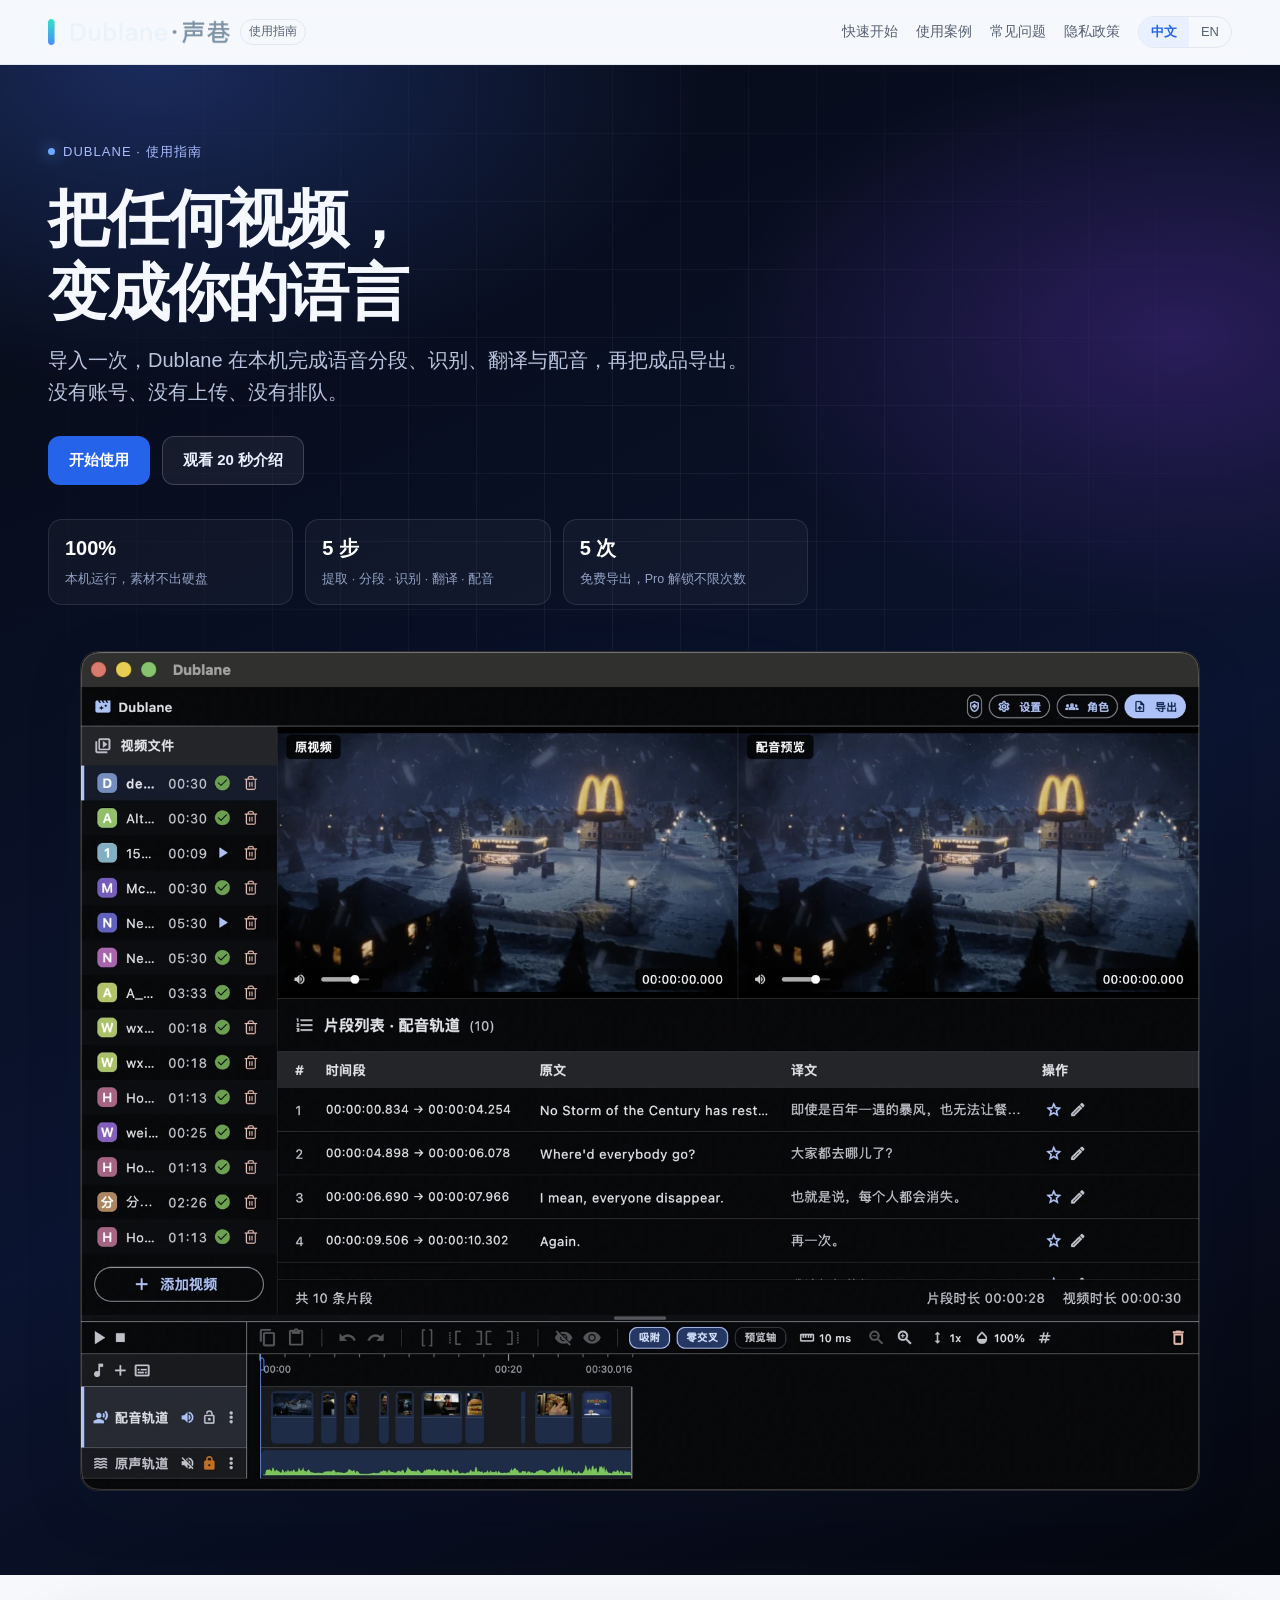
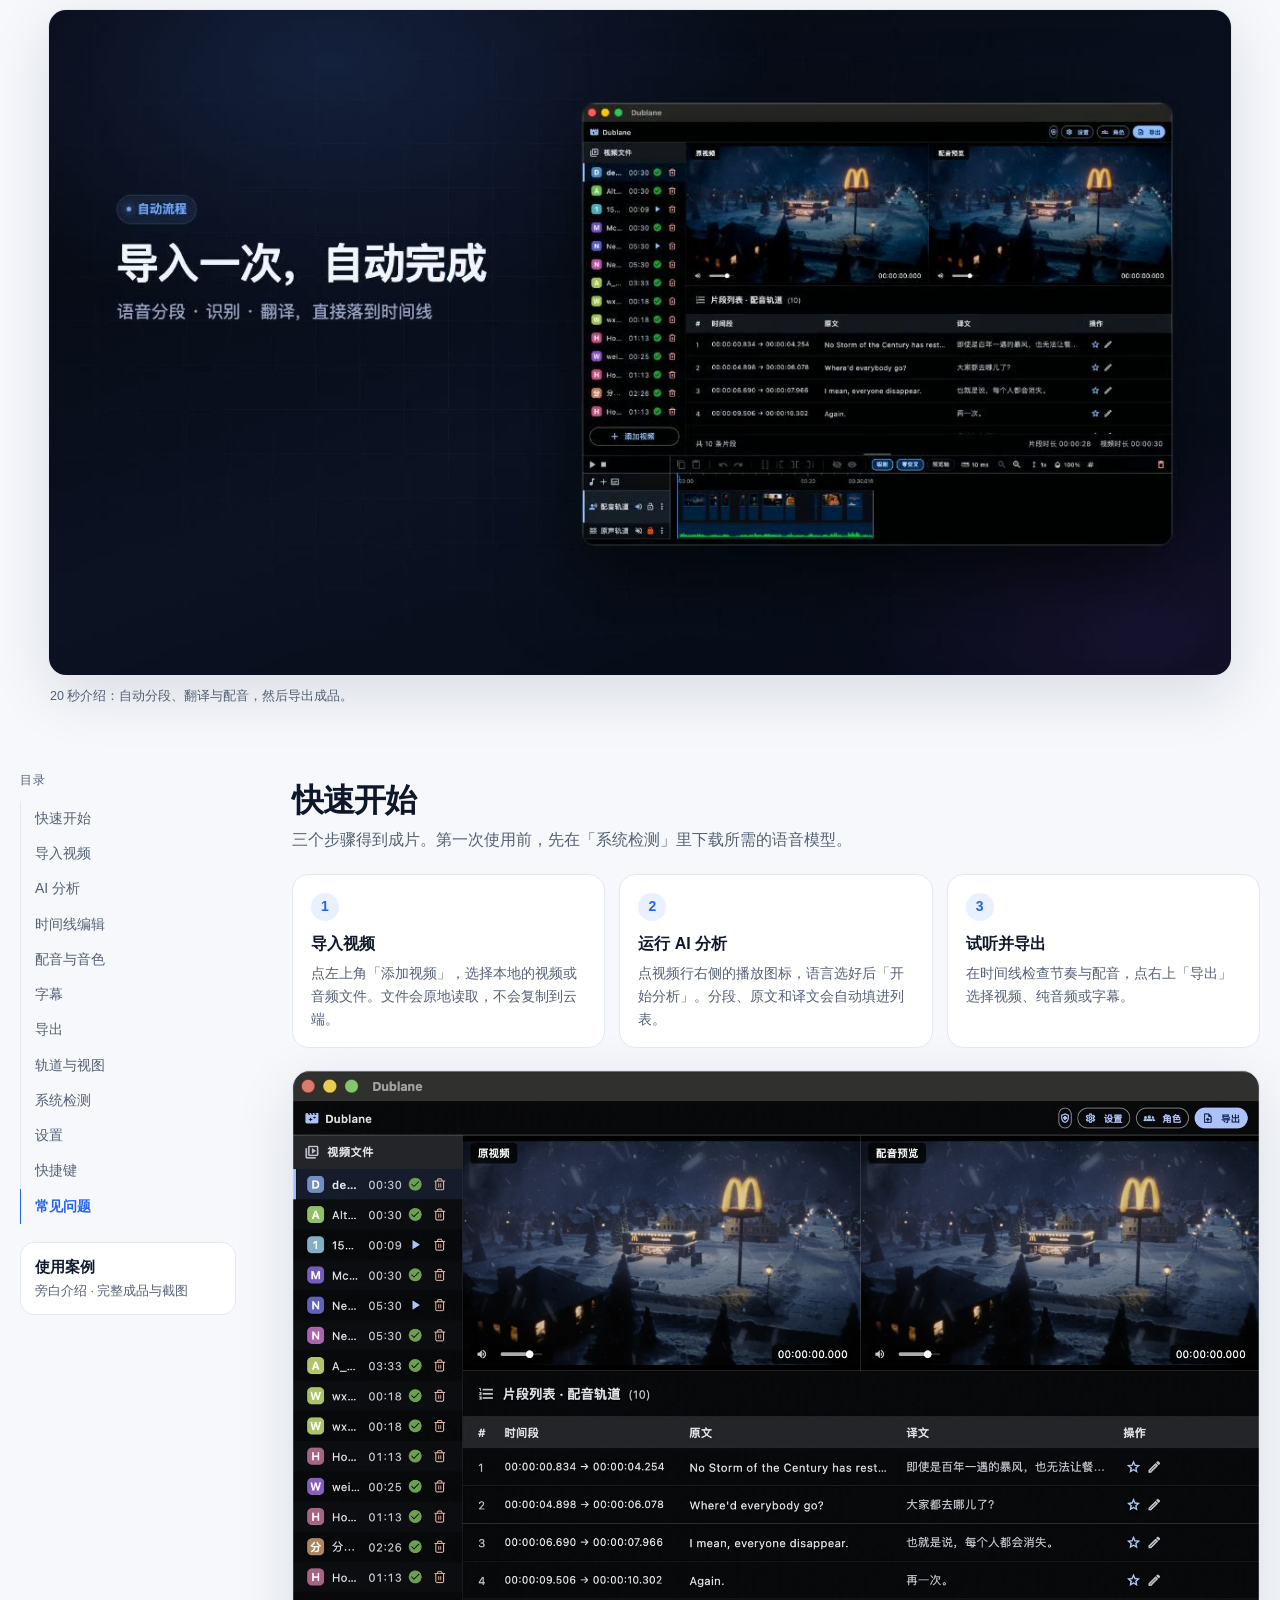
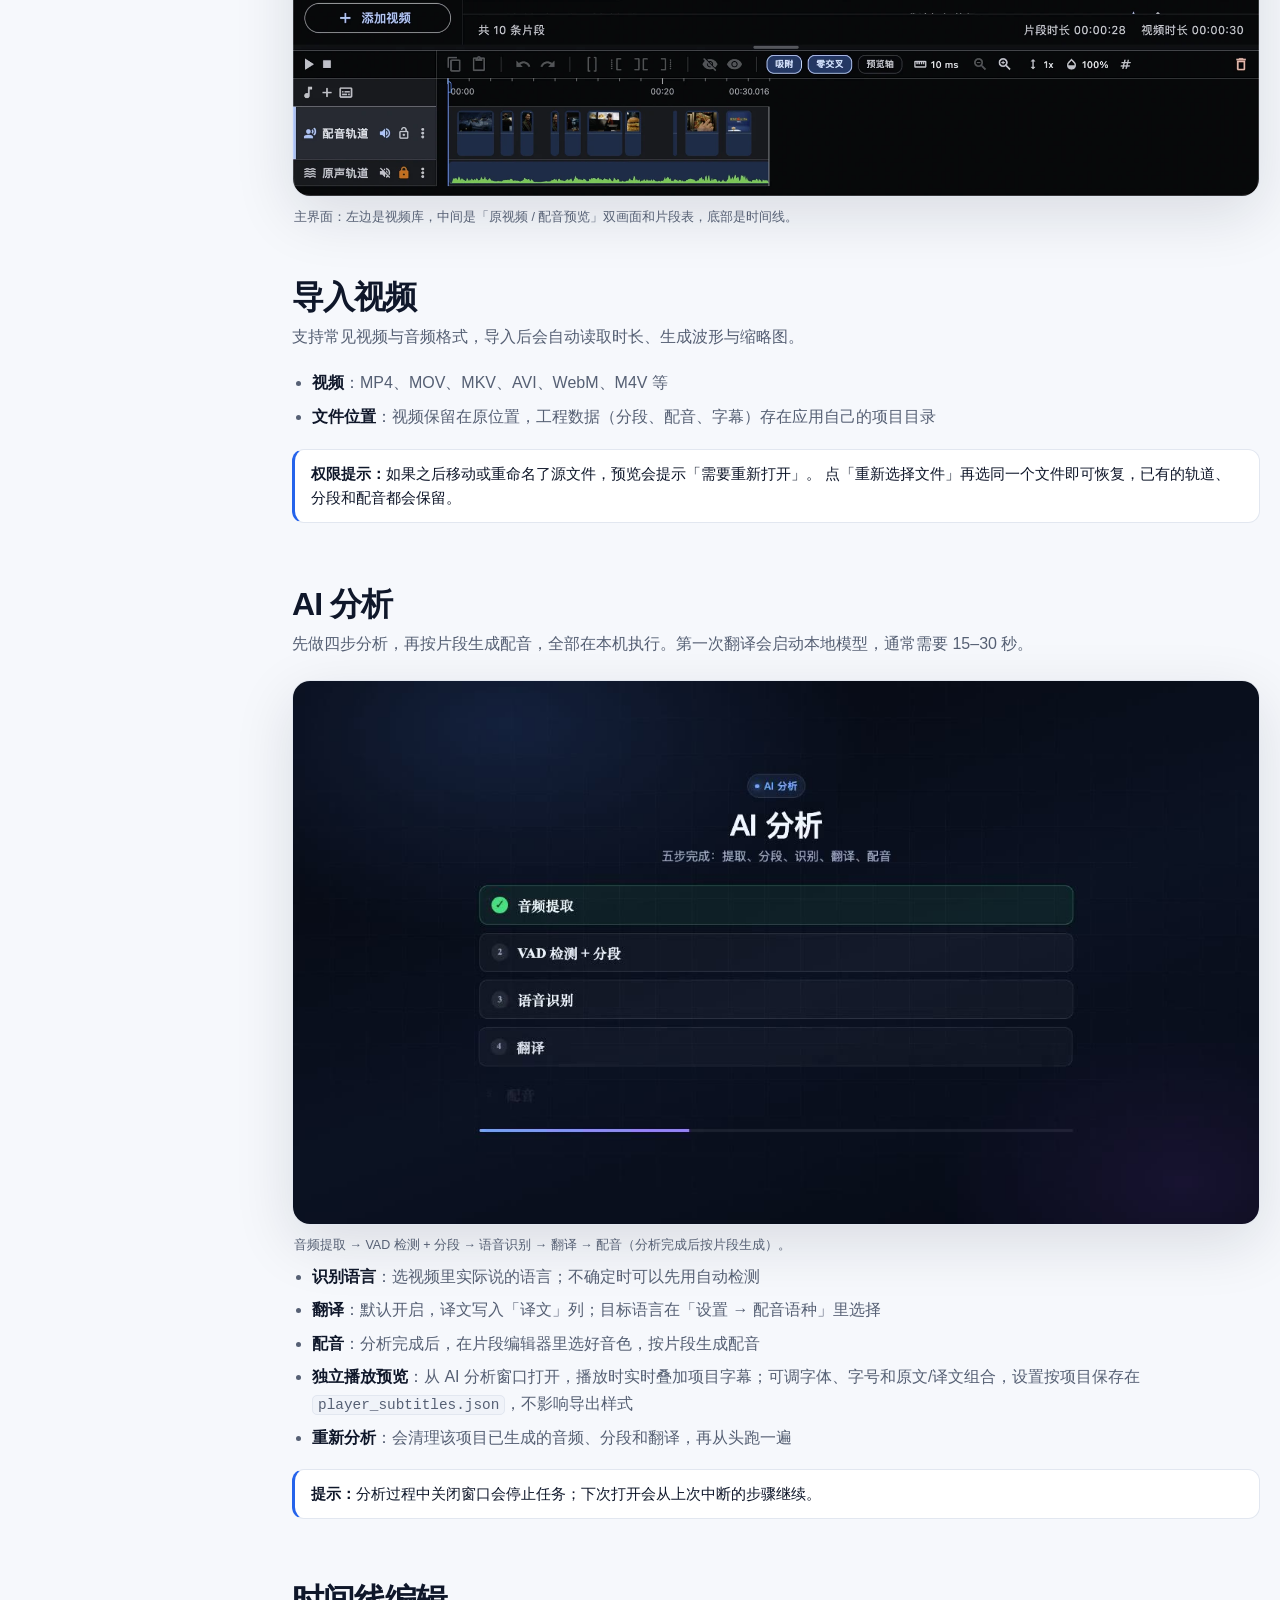
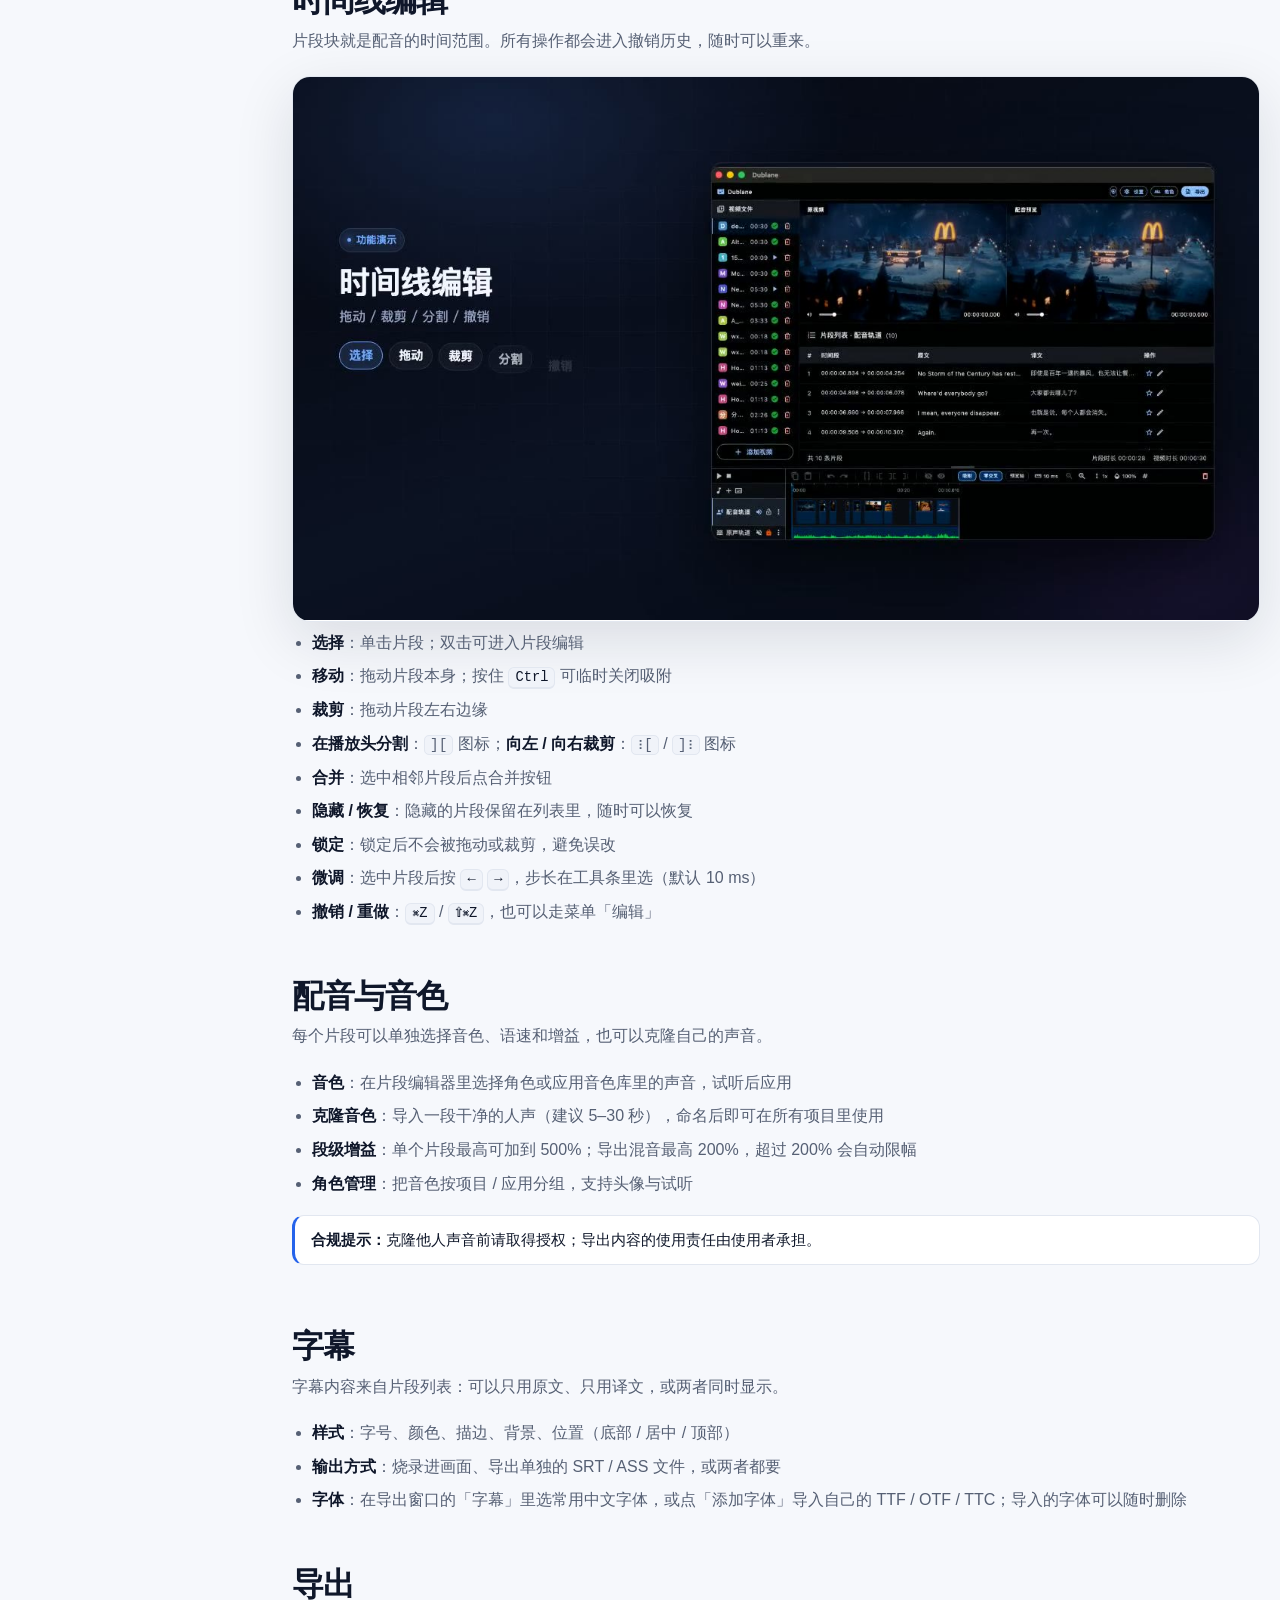
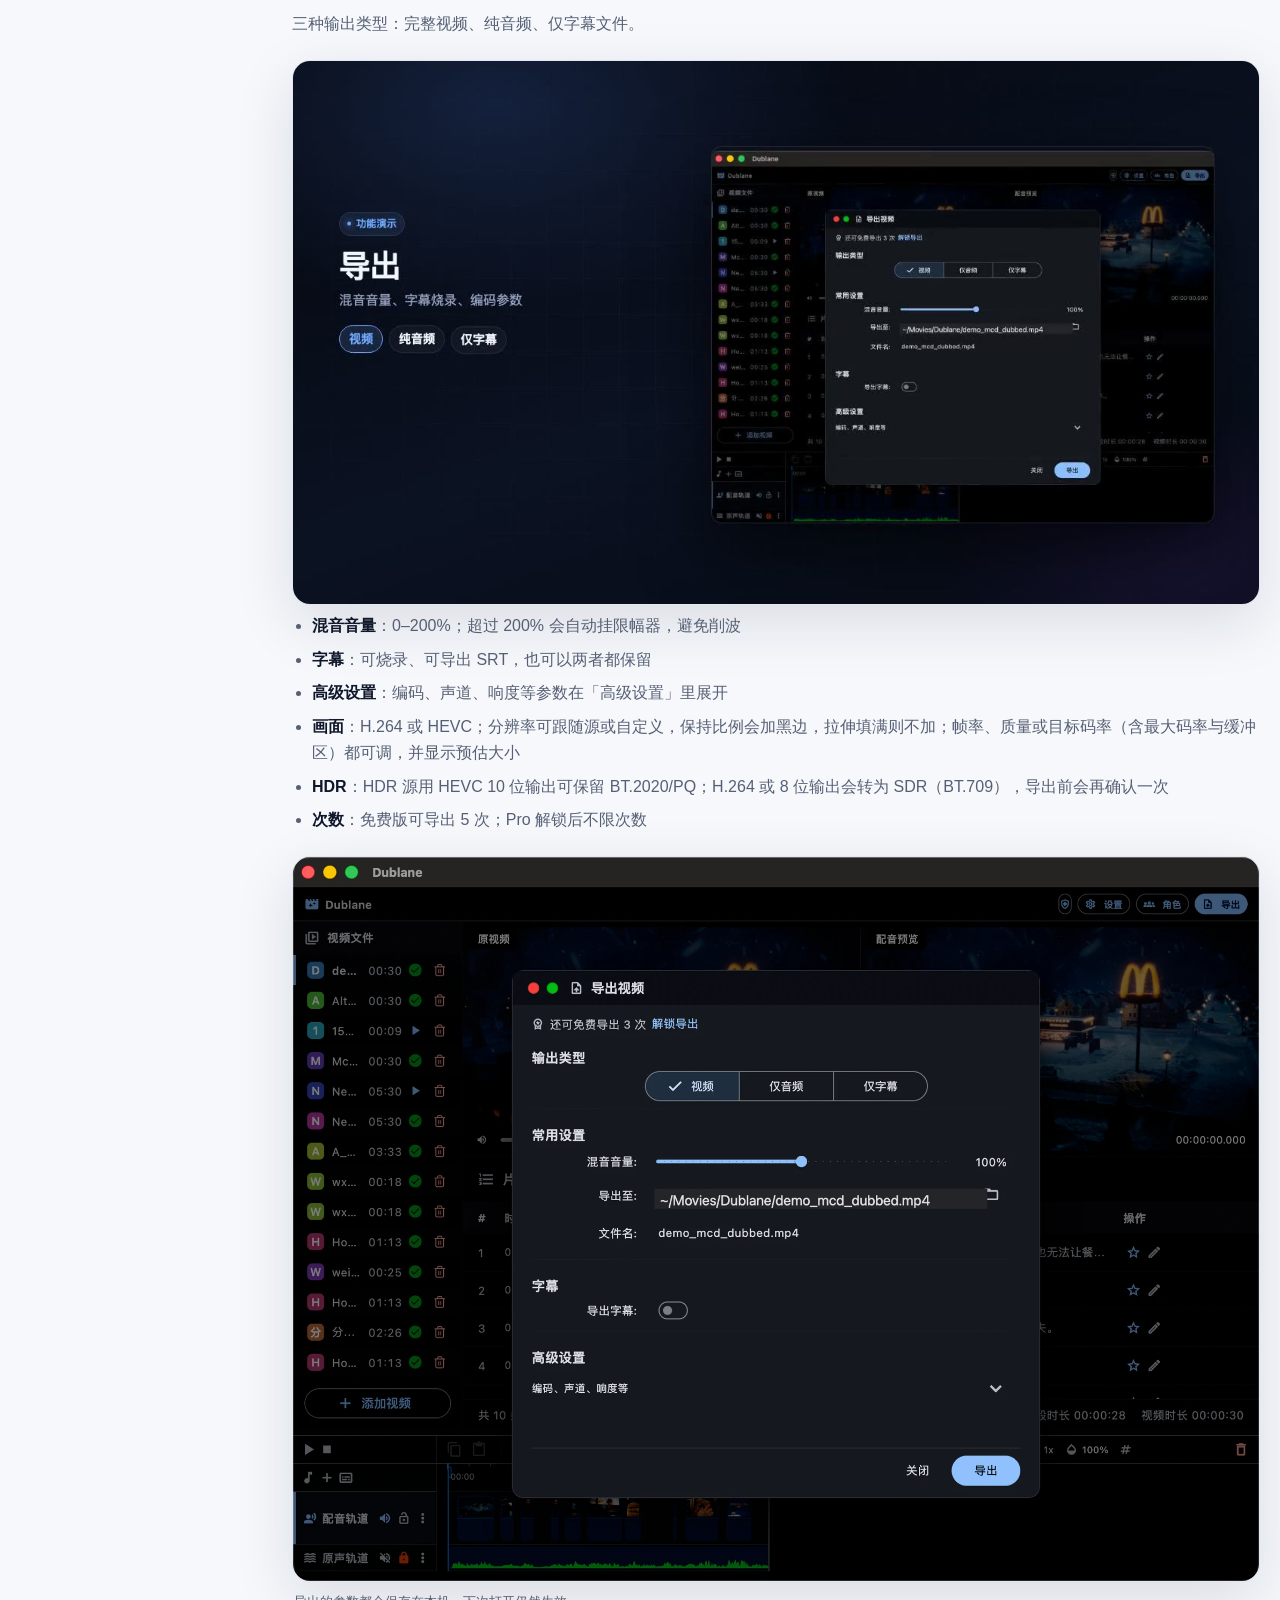
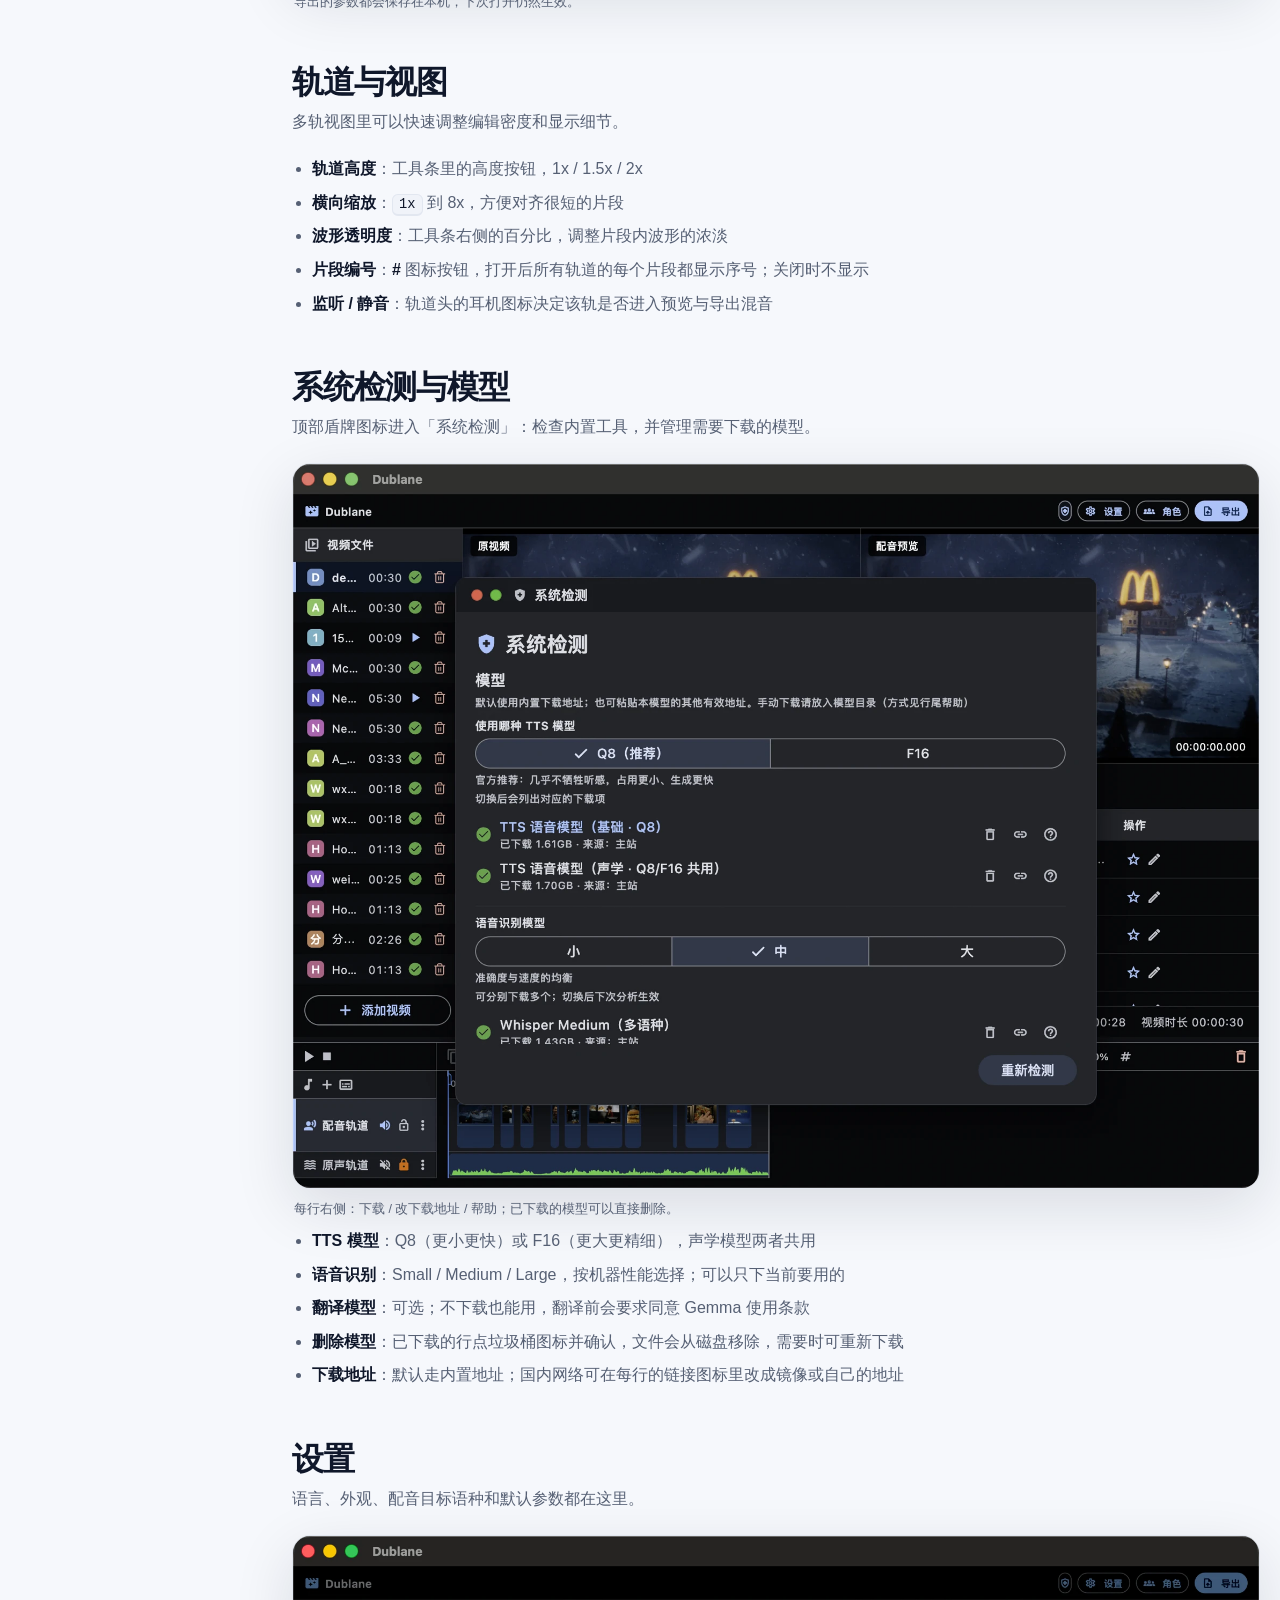
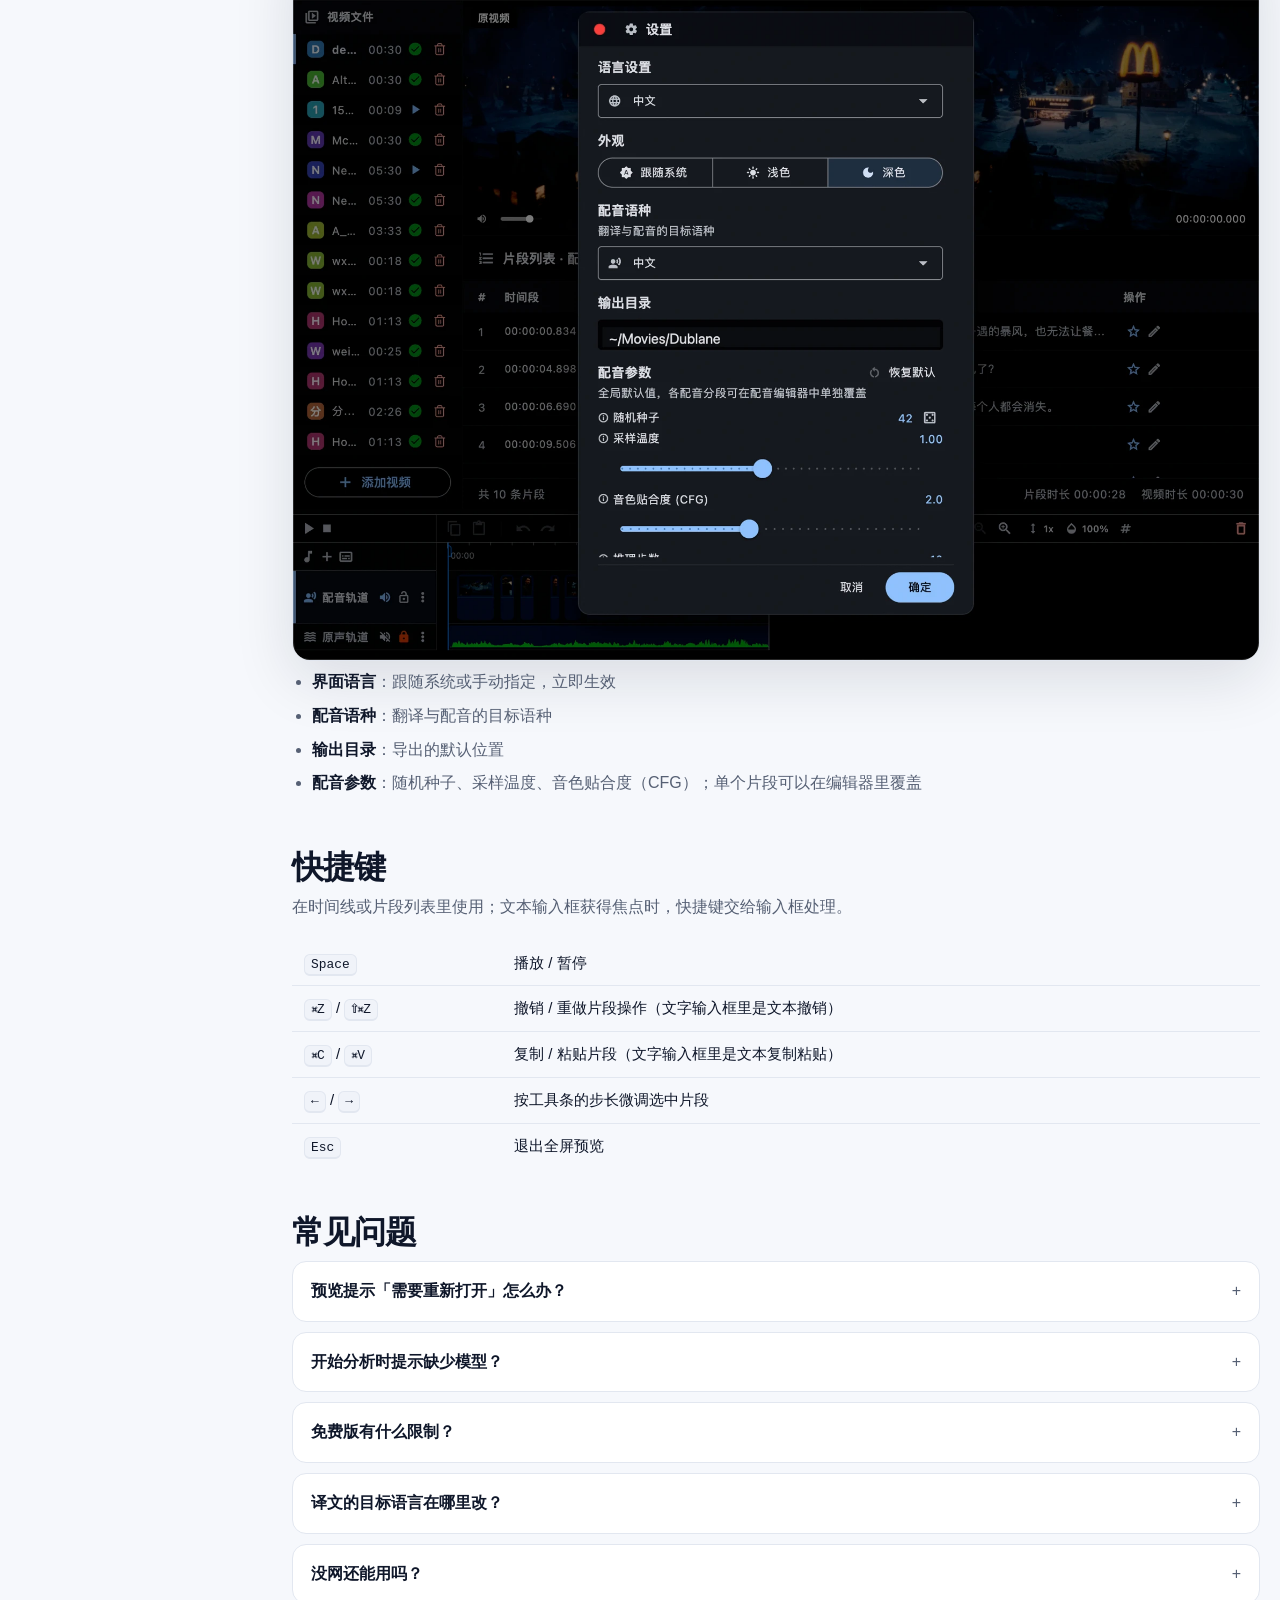
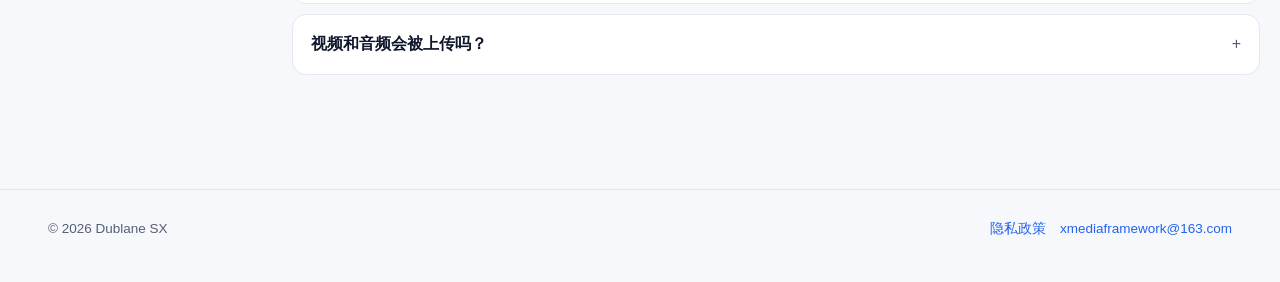
==== commit 6557586c: "docs(cases): publish the narration-intro case study in Chinese and English The help site only had th" ====
--- a/help/index.html
+++ b/help/index.html
@@ -21,6 +21,7 @@
     </a>
     <nav>
       <a class="hide-sm" href="#start">快速开始</a>
+      <a class="hide-sm" href="cases/">使用案例</a>
       <a class="hide-sm" href="#faq">常见问题</a>
       <a class="hide-sm" href="https://wallace-sh-1218.github.io/dublane-sx-privacy/">隐私政策</a>
       <span class="lang"><a class="on" href="./">中文</a><a href="en/">EN</a></span>
@@ -79,6 +80,10 @@
       <li><a href="#keys">快捷键</a></li>
       <li><a href="#faq">常见问题</a></li>
     </ol>
+    <a class="tocCase" href="cases/">
+      <b>使用案例</b>
+      <span>旁白介绍 · 完整成品与截图</span>
+    </a>
   </nav>
 
   <main>
--- a/help/assets/guide.css
+++ b/help/assets/guide.css
@@ -66,16 +66,16 @@
 header.site .brand { display: flex; align-items: center; gap: 10px; }
 header.site .tag {
   font-size: 12px; color: var(--muted); border: 1px solid var(--line);
-  padding: 2px 8px; border-radius: 999px;
+  padding: 2px 8px; border-radius: 999px; white-space: nowrap;
 }
 header.site nav { margin-left: auto; display: flex; align-items: center; gap: 18px; font-size: 14px; }
 header.site nav a { color: var(--muted); }
 header.site nav a:hover { color: var(--fg); text-decoration: none; }
 .lang {
   display: inline-flex; border: 1px solid var(--line); border-radius: 999px;
-  overflow: hidden; font-size: 13px;
-}
-.lang a { padding: 4px 12px; color: var(--muted); }
+  overflow: hidden; font-size: 13px; white-space: nowrap;
+}
+.lang a { padding: 4px 12px; color: var(--muted); white-space: nowrap; }
 .lang a.on { background: var(--accent-soft); color: var(--accent); font-weight: 600; }
 
 /* ---------- hero ---------- */
@@ -248,8 +248,10 @@
 @media (prefers-reduced-motion: reduce) {
   html { scroll-behavior: auto; }
   [data-reveal] { opacity: 1; transform: none; transition: none; }
-  .media video { display: none; }
-  .media .poster { display: block; }
+  /* Only the decorative loops are suppressed — the use-case videos are the
+     content of the page and must stay playable. */
+  .media video[data-autoplay] { display: none; }
+  .media video[data-autoplay] + .poster { display: block; }
 }
 @media print {
   header.site, nav.toc, .hero .cta { display: none; }
@@ -265,3 +267,80 @@
   font-size: 0.9em; padding: 1px 5px; border-radius: 5px;
   background: var(--surface-2); border: 1px solid var(--line);
 }
+
+/* ---------- use cases ---------- */
+nav.toc .tocCase {
+  display: block; margin-top: 18px; padding: 12px 14px; border-radius: 14px;
+  border: 1px solid var(--line); background: var(--surface);
+}
+nav.toc .tocCase:hover { border-color: var(--accent); text-decoration: none; }
+nav.toc .tocCase b { display: block; font-size: 14.5px; color: var(--fg); }
+nav.toc .tocCase span { font-size: 12.5px; color: var(--muted); }
+
+.chips { display: flex; flex-wrap: wrap; gap: 7px; margin: 14px 0 4px; }
+.chip {
+  font-size: 12.5px; padding: 4px 11px; border-radius: 999px;
+  background: var(--surface-2); border: 1px solid var(--line); color: var(--muted);
+}
+.chip.accent {
+  background: var(--accent-soft); border-color: transparent;
+  color: var(--accent); font-weight: 600;
+}
+
+.caseGrid { display: grid; gap: 18px; margin: 24px 0 8px; }
+.caseCard {
+  display: grid; grid-template-columns: minmax(0, 1.15fr) minmax(0, 1fr);
+  overflow: hidden; background: var(--surface); border: 1px solid var(--line);
+  border-radius: 18px; box-shadow: var(--shadow);
+}
+.caseCard .shot { background: var(--surface-2); overflow: hidden; min-height: 210px; }
+.caseCard .shot img { display: block; width: 100%; height: 100%; object-fit: cover; }
+.caseCard .body { display: flex; flex-direction: column; flex: 1; padding: 20px 22px 20px; }
+.caseCard .idx {
+  font-size: 12px; letter-spacing: .1em; text-transform: uppercase;
+  color: var(--accent); font-weight: 700;
+}
+.caseCard h3 { margin: 6px 0 8px; font-size: 20px; }
+.caseCard p { margin: 0 0 14px; color: var(--muted); font-size: 14.5px; }
+.caseCard .more { margin-top: auto; font-weight: 600; font-size: 14.5px; }
+
+@media (max-width: 760px) {
+  .caseCard { grid-template-columns: 1fr; }
+  .caseCard .shot { aspect-ratio: 16 / 9; min-height: 0; }
+}
+
+.videoGrid {
+  display: grid; grid-template-columns: repeat(auto-fit, minmax(320px, 1fr));
+  gap: 18px; margin: 22px 0 8px;
+}
+.videoCard {
+  background: var(--surface); border: 1px solid var(--line);
+  border-radius: 16px; overflow: hidden; box-shadow: var(--shadow);
+}
+.videoCard .media { border: 0; border-radius: 0; box-shadow: none; }
+.videoCard .meta { padding: 12px 16px 15px; }
+.videoCard .meta b { display: block; font-size: 15.5px; margin-bottom: 3px; }
+.videoCard .meta span { font-size: 13px; color: var(--muted); }
+.videoCard .flags { display: flex; flex-wrap: wrap; gap: 6px; margin-bottom: 7px; }
+
+.sourceRow {
+  display: grid; grid-template-columns: minmax(0, 420px) minmax(0, 1fr);
+  gap: 22px; align-items: center; margin: 22px 0 6px;
+}
+.sourceRow .media { margin: 0; }
+.sourceRow p { margin: 0; color: var(--muted); font-size: 14.5px; }
+
+.related { list-style: none; margin: 14px 0 0; padding: 0; display: grid; gap: 10px; }
+.related li {
+  border: 1px solid var(--line); border-radius: 12px; background: var(--surface);
+  padding: 12px 16px;
+}
+.related li b { color: var(--fg); }
+.related li span { color: var(--muted); font-size: 13.5px; display: block; }
+
+@media (max-width: 720px) {
+  .sourceRow { grid-template-columns: 1fr; }
+}
+@media (max-width: 560px) {
+  header.site .tag { display: none; }
+}
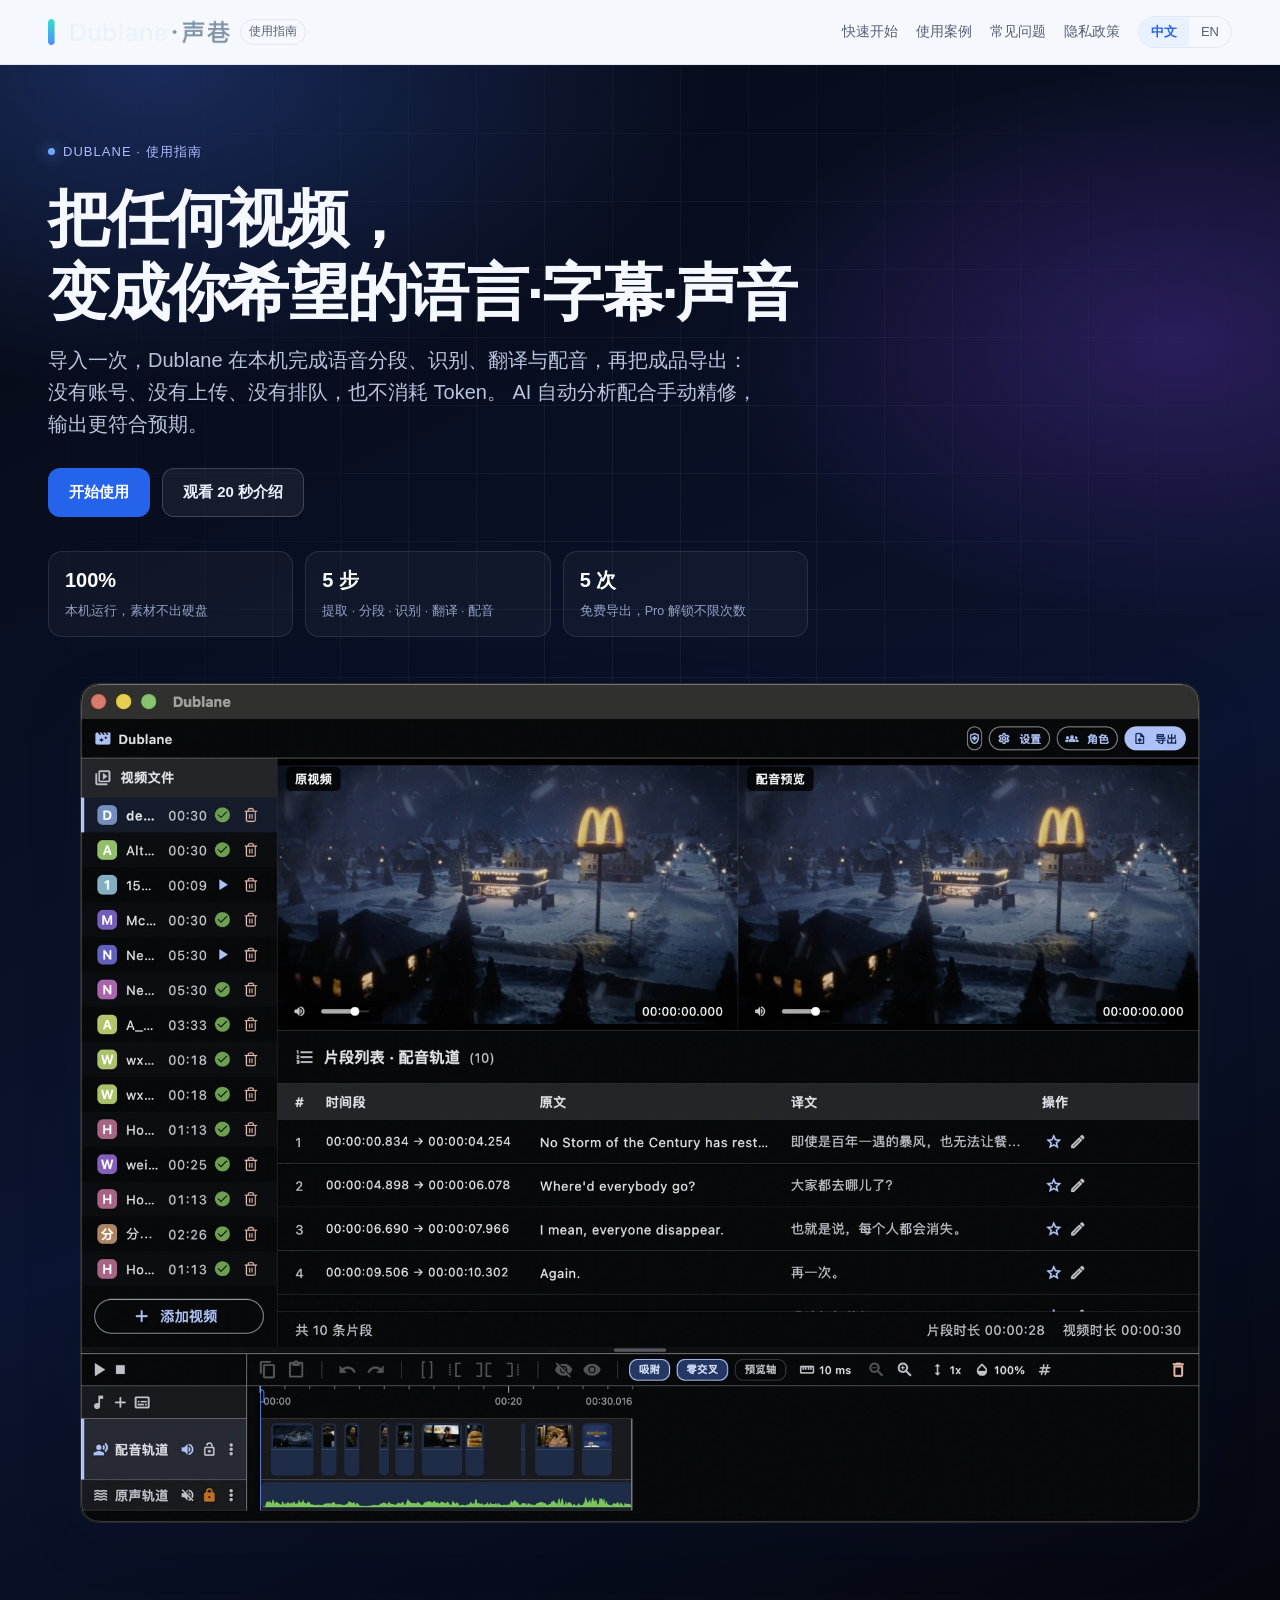
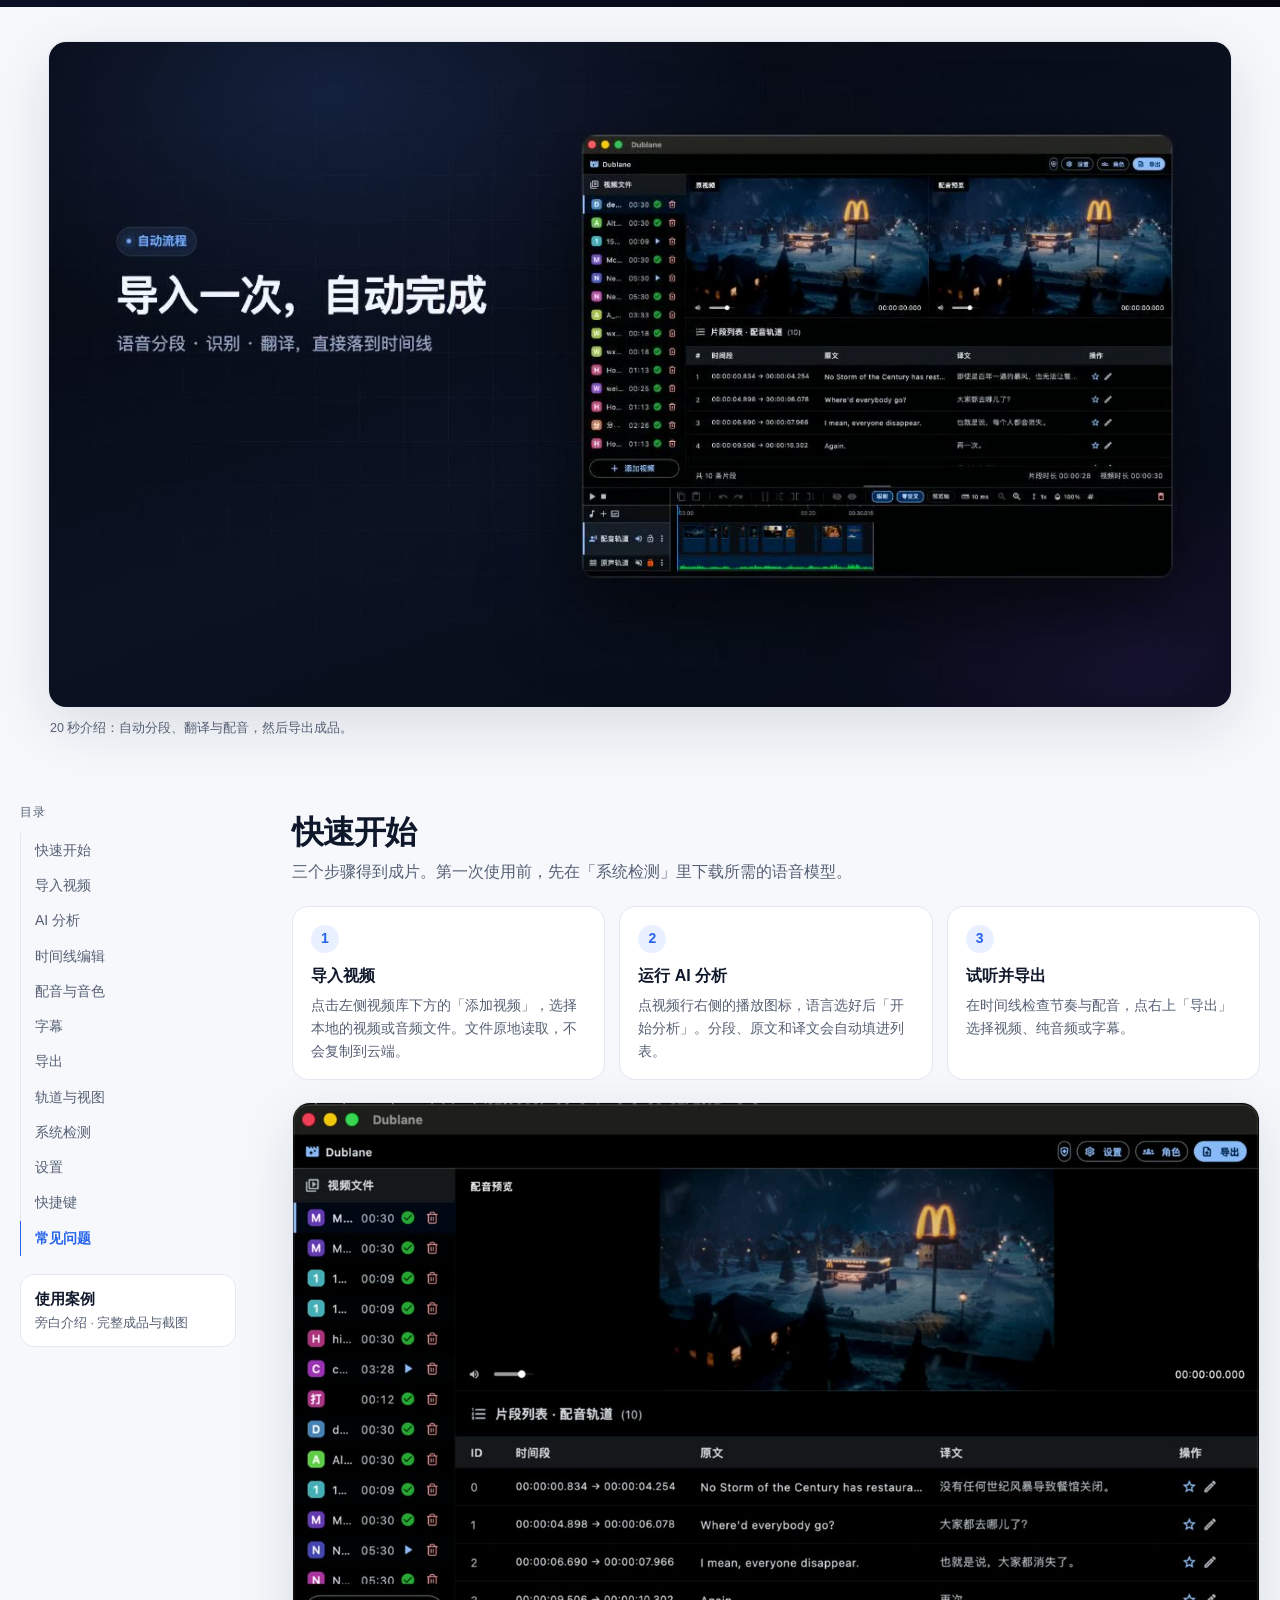
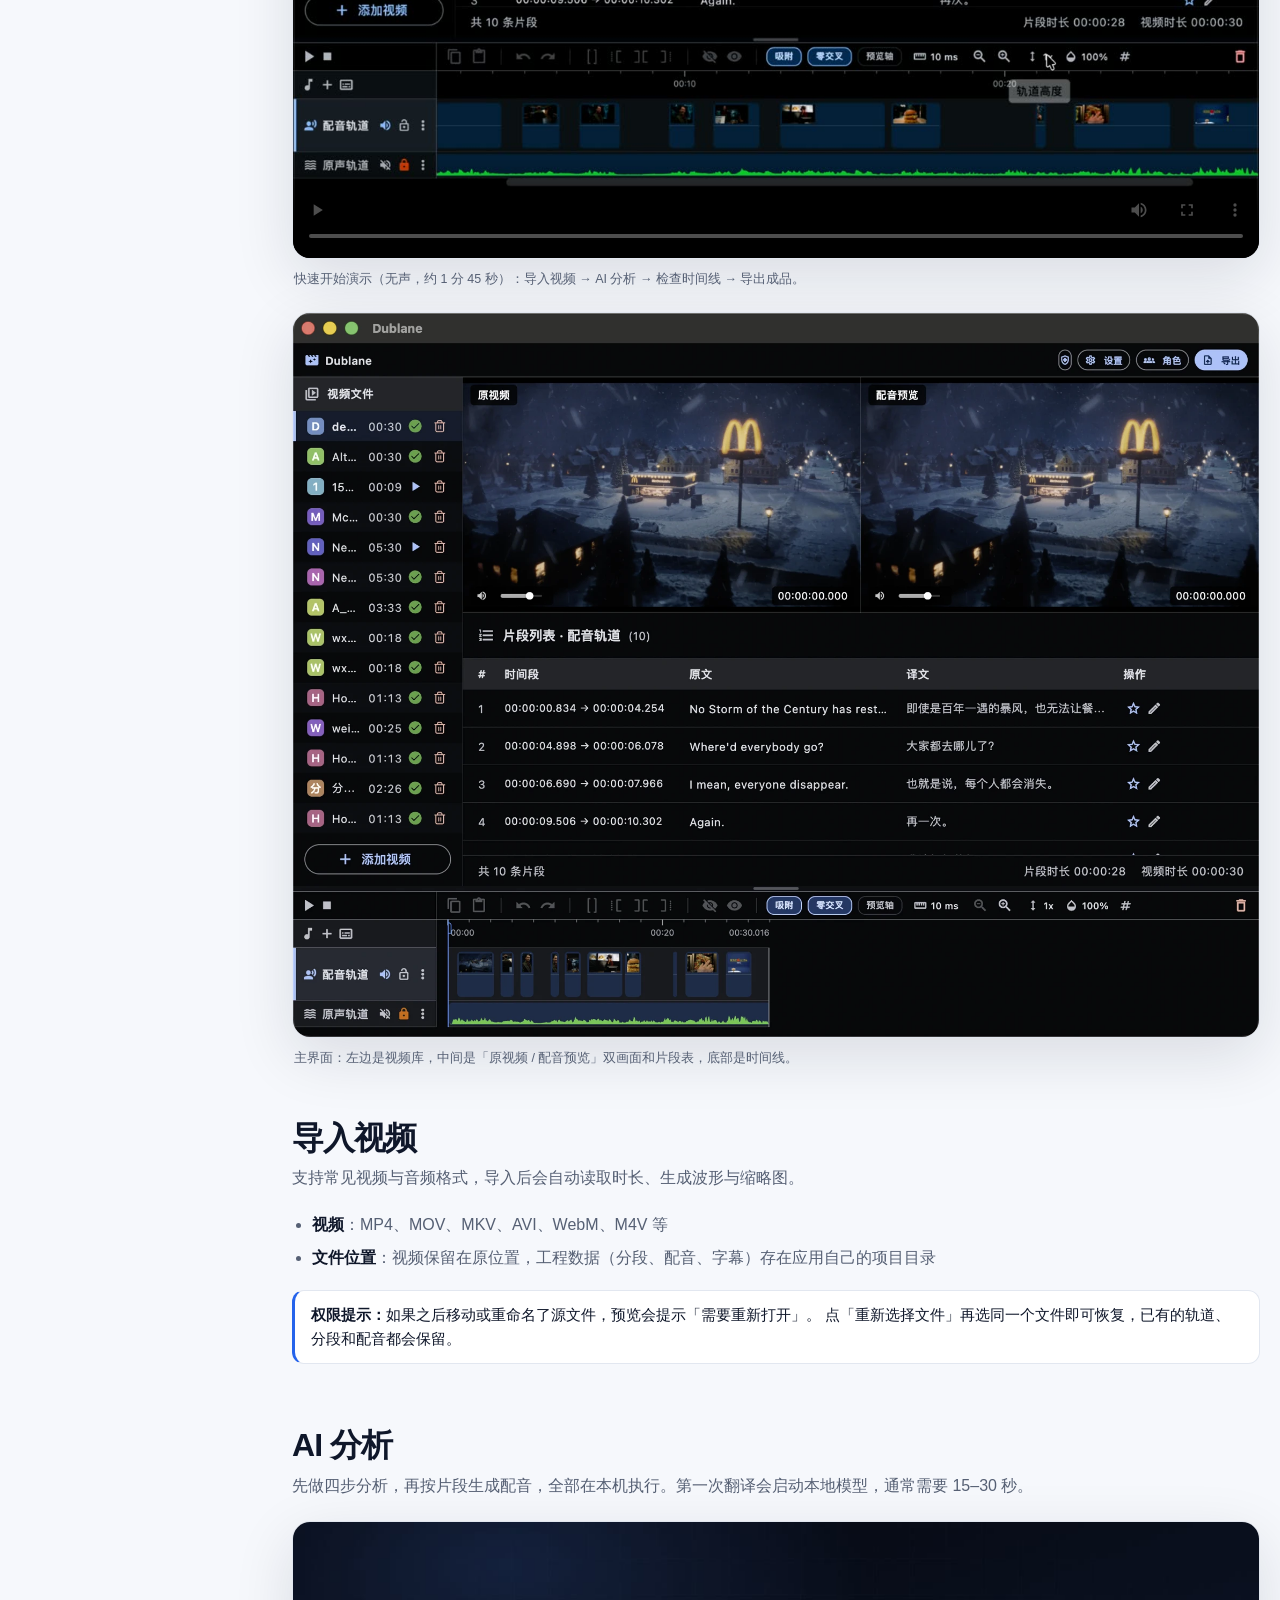
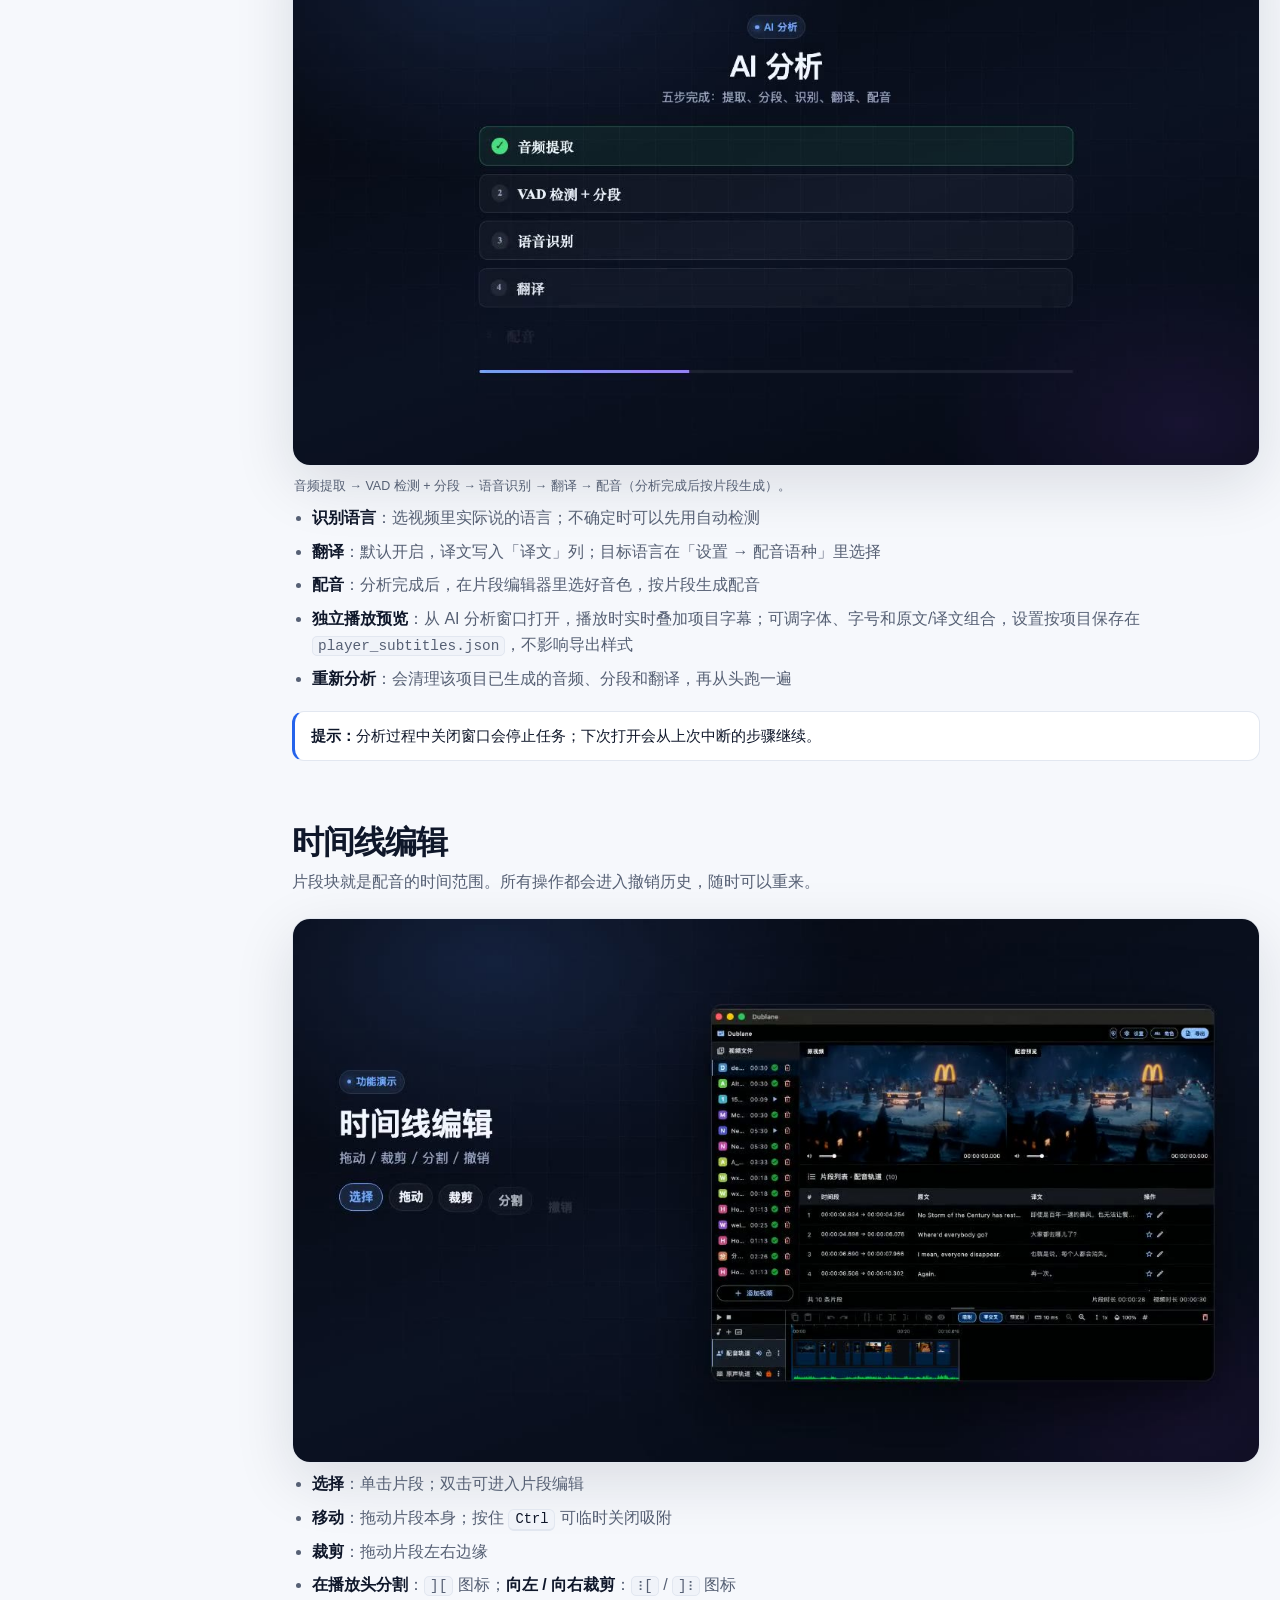
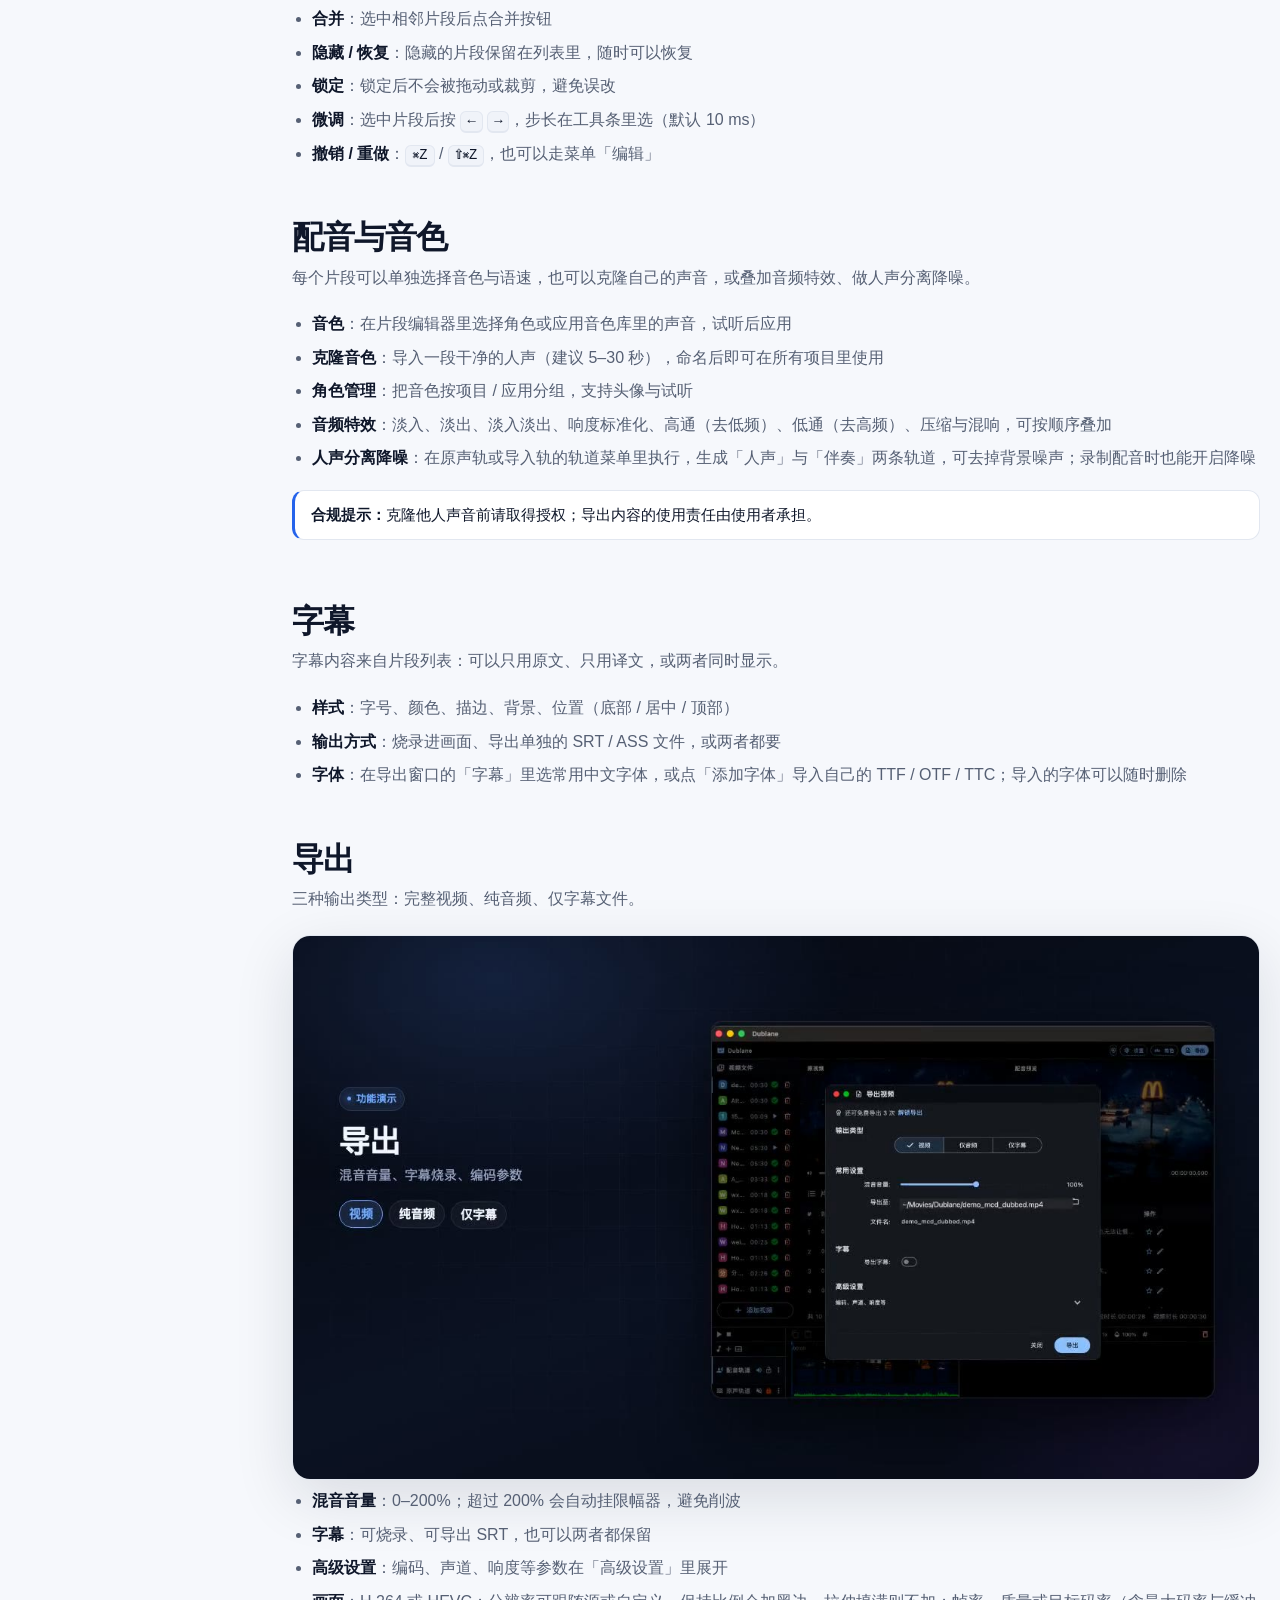
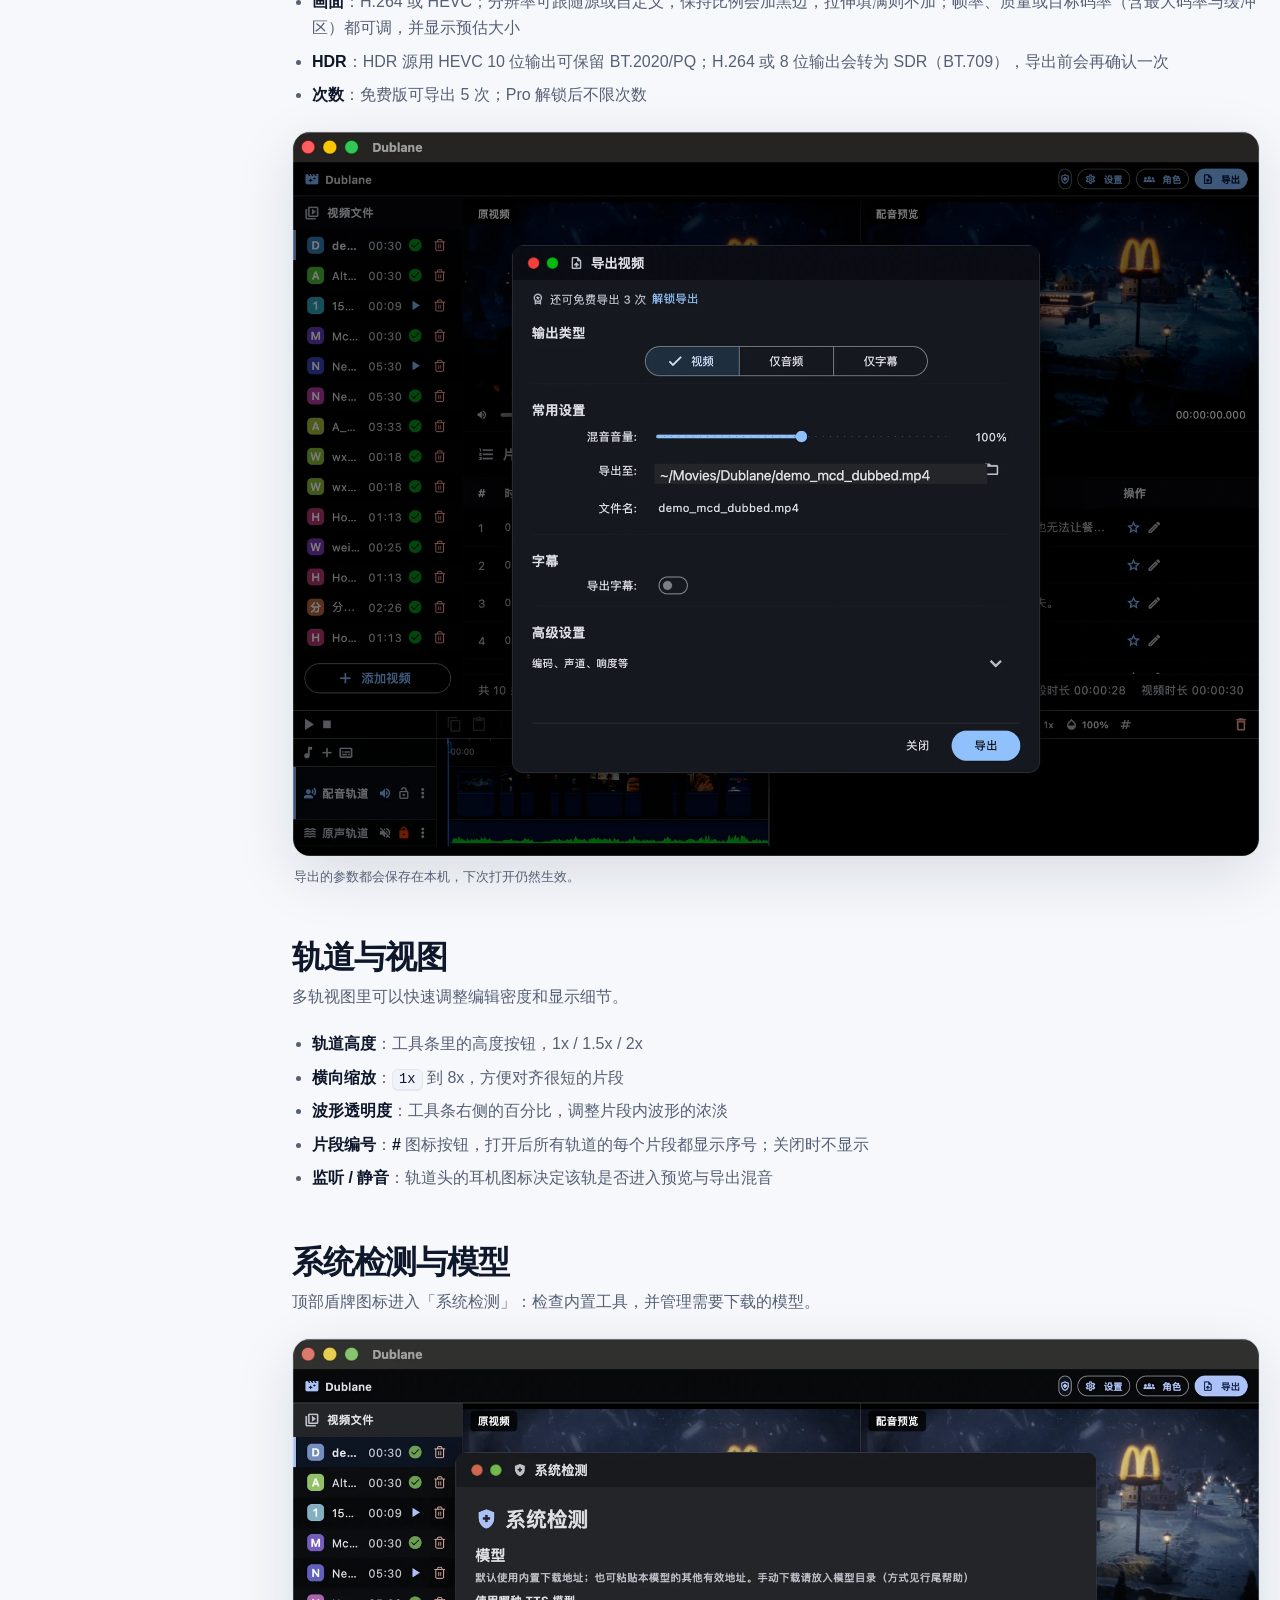
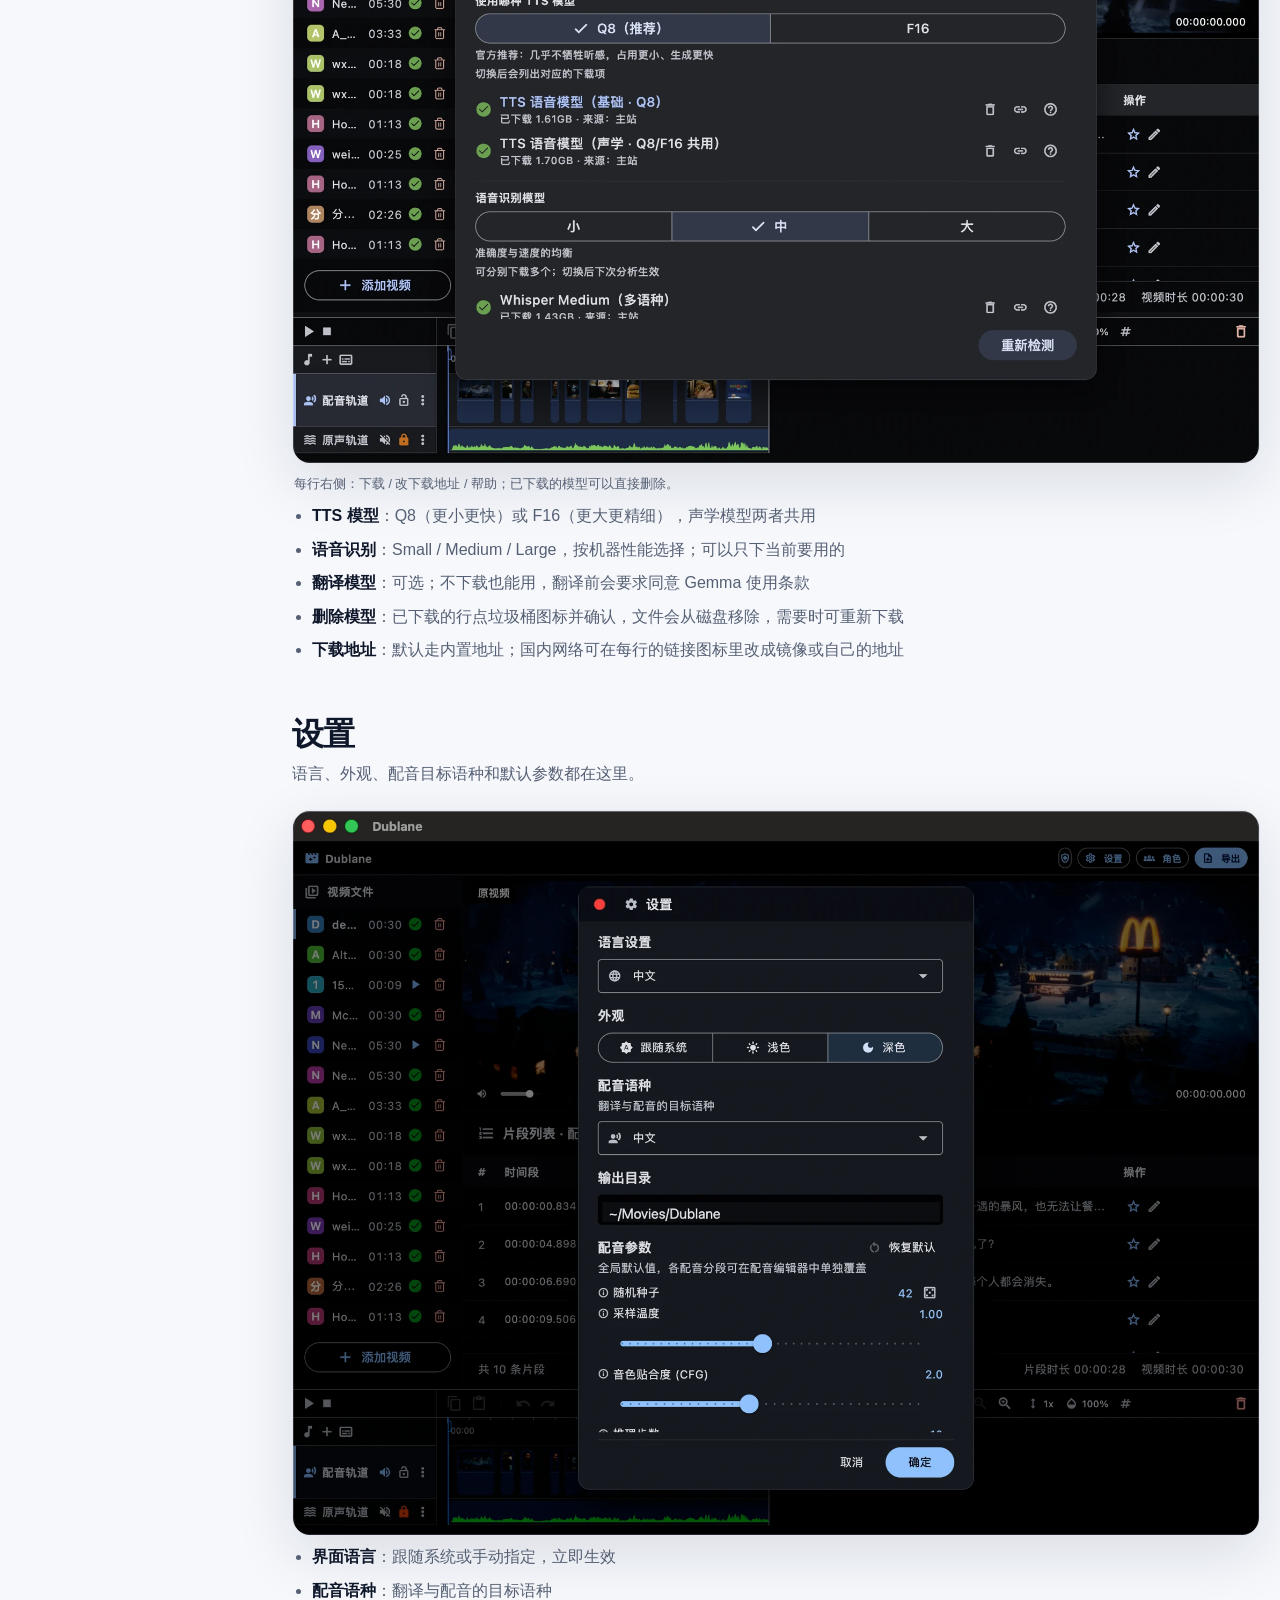
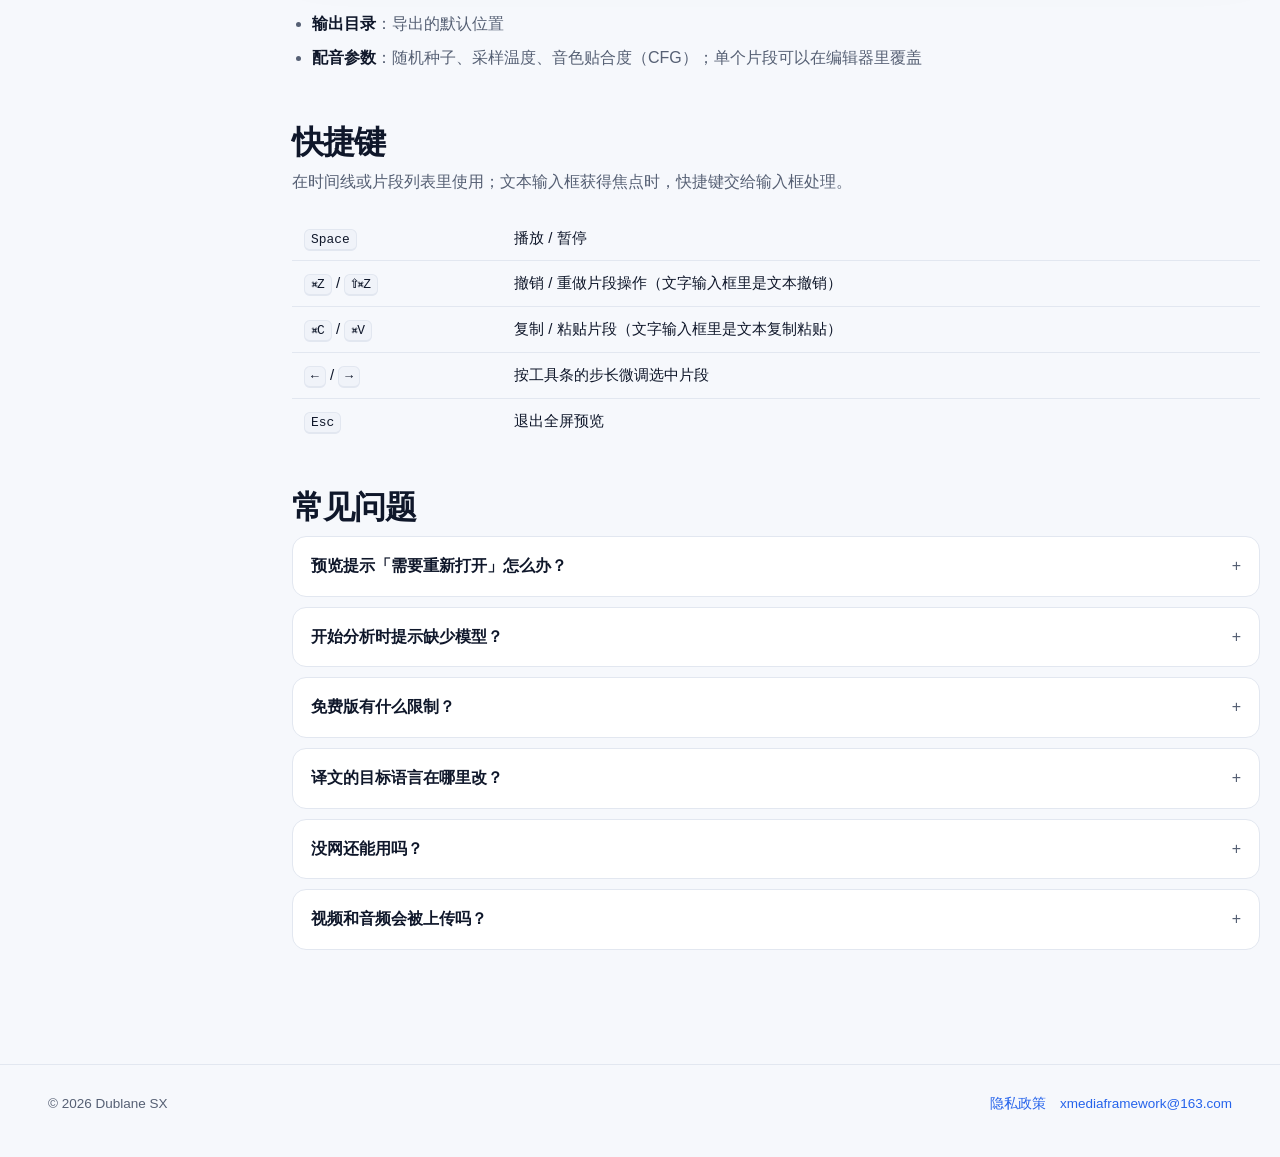
==== commit cf35ca3d: "docs(help): add a quickstart walkthrough and refresh the copy The guide still pointed at the top-lef" ====
--- a/help/index.html
+++ b/help/index.html
@@ -23,7 +23,7 @@
       <a class="hide-sm" href="#start">快速开始</a>
       <a class="hide-sm" href="cases/">使用案例</a>
       <a class="hide-sm" href="#faq">常见问题</a>
-      <a class="hide-sm" href="https://wallace-sh-1218.github.io/dublane-sx-privacy/">隐私政策</a>
+      <a class="hide-sm" href="../">隐私政策</a>
       <span class="lang"><a class="on" href="./">中文</a><a href="en/">EN</a></span>
     </nav>
   </div>
@@ -32,9 +32,9 @@
 <div class="hero">
   <div class="wrap">
     <div class="eyebrow">Dublane · 使用指南</div>
-    <h1>把任何视频，<br>变成你的语言</h1>
-    <p class="lead">导入一次，Dublane 在本机完成语音分段、识别、翻译与配音，再把成品导出。
-      没有账号、没有上传、没有排队。</p>
+    <h1>把任何视频，<br>变成你希望的<span class="nb">语言</span>·<span class="nb">字幕</span>·<span class="nb">声音</span></h1>
+    <p class="lead">导入一次，Dublane 在本机完成语音分段、识别、翻译与配音，再把成品导出：没有账号、没有上传、没有排队，也不消耗 Token。
+      AI 自动分析配合手动精修，输出更符合预期。</p>
     <div class="cta">
       <a class="btn" href="#start">开始使用</a>
       <a class="btn ghost" href="#intro">观看 20 秒介绍</a>
@@ -95,7 +95,7 @@
         <div class="card">
           <div class="num">1</div>
           <b>导入视频</b>
-          <p>点左上角「添加视频」，选择本地的视频或音频文件。文件会原地读取，不会复制到云端。</p>
+          <p>点击左侧视频库下方的「添加视频」，选择本地的视频或音频文件。文件原地读取，不会复制到云端。</p>
         </div>
         <div class="card">
           <div class="num">2</div>
@@ -108,6 +108,14 @@
           <p>在时间线检查节奏与配音，点右上「导出」选择视频、纯音频或字幕。</p>
         </div>
       </div>
+      <figure>
+        <div class="media">
+          <video controls playsinline preload="metadata" poster="assets/video/quickstart-zh.jpg">
+            <source src="assets/video/quickstart-zh.mp4" type="video/mp4">
+          </video>
+        </div>
+        <figcaption class="caption">快速开始演示（无声，约 1 分 45 秒）：导入视频 → AI 分析 → 检查时间线 → 导出成品。</figcaption>
+      </figure>
       <figure>
         <div class="media">
           <img src="assets/shots/zh-main.webp" alt="Dublane 主界面：左侧视频列表、双预览、片段列表与时间线" loading="lazy" width="1800" height="1350">
@@ -175,12 +183,13 @@
 
     <section id="dubbing" data-reveal>
       <h2>配音与音色</h2>
-      <p class="sub">每个片段可以单独选择音色、语速和增益，也可以克隆自己的声音。</p>
+      <p class="sub">每个片段可以单独选择音色与语速，也可以克隆自己的声音，或叠加音频特效、做人声分离降噪。</p>
       <ul class="list">
         <li><b>音色</b>：在片段编辑器里选择角色或应用音色库里的声音，试听后应用</li>
         <li><b>克隆音色</b>：导入一段干净的人声（建议 5–30 秒），命名后即可在所有项目里使用</li>
-        <li><b>段级增益</b>：单个片段最高可加到 500%；导出混音最高 200%，超过 200% 会自动限幅</li>
         <li><b>角色管理</b>：把音色按项目 / 应用分组，支持头像与试听</li>
+        <li><b>音频特效</b>：淡入、淡出、淡入淡出、响度标准化、高通（去低频）、低通（去高频）、压缩与混响，可按顺序叠加</li>
+        <li><b>人声分离降噪</b>：在原声轨或导入轨的轨道菜单里执行，生成「人声」与「伴奏」两条轨道，可去掉背景噪声；录制配音时也能开启降噪</li>
       </ul>
       <div class="note"><b>合规提示：</b>克隆他人声音前请取得授权；导出内容的使用责任由使用者承担。</div>
     </section>
@@ -313,7 +322,7 @@
       <details class="faq">
         <summary>视频和音频会被上传吗？</summary>
         <p>不会。Dublane 不提供账号系统，也不会上传素材；除下载模型外，应用不需要访问外网。详见
-          <a href="https://wallace-sh-1218.github.io/dublane-sx-privacy/">隐私政策</a>。</p>
+          <a href="../">隐私政策</a>。</p>
       </details>
     </section>
 
@@ -324,7 +333,7 @@
   <div class="wrap">
     <span>© 2026 Dublane SX</span>
     <span class="spacer"></span>
-    <a href="https://wallace-sh-1218.github.io/dublane-sx-privacy/">隐私政策</a>
+    <a href="../">隐私政策</a>
     <a href="mailto:xmediaframework@163.com">xmediaframework@163.com</a>
   </div>
 </footer>
--- a/help/assets/guide.css
+++ b/help/assets/guide.css
@@ -108,6 +108,7 @@
   margin: 18px 0 14px; font-size: clamp(34px, 5.4vw, 62px); font-weight: 700;
   letter-spacing: -0.035em;
 }
+.hero h1 .nb { white-space: nowrap; }
 .hero p.lead {
   margin: 0; max-width: 720px; font-size: clamp(16px, 2vw, 20px);
   color: #b9c4de; line-height: 1.6;
@@ -235,7 +236,7 @@
 [data-reveal].in { opacity: 1; transform: none; }
 
 @media (max-width: 1024px) {
-  .layout { grid-template-columns: 1fr; gap: 20px; padding-top: 36px; }
+  .layout { grid-template-columns: 1fr; gap: 20px; padding: 36px 28px 40px; }
   nav.toc { position: static; }
   nav.toc ol { display: flex; flex-wrap: wrap; gap: 6px; border-left: 0; }
   nav.toc li a { border: 1px solid var(--line); border-radius: 999px; padding: 4px 12px; }
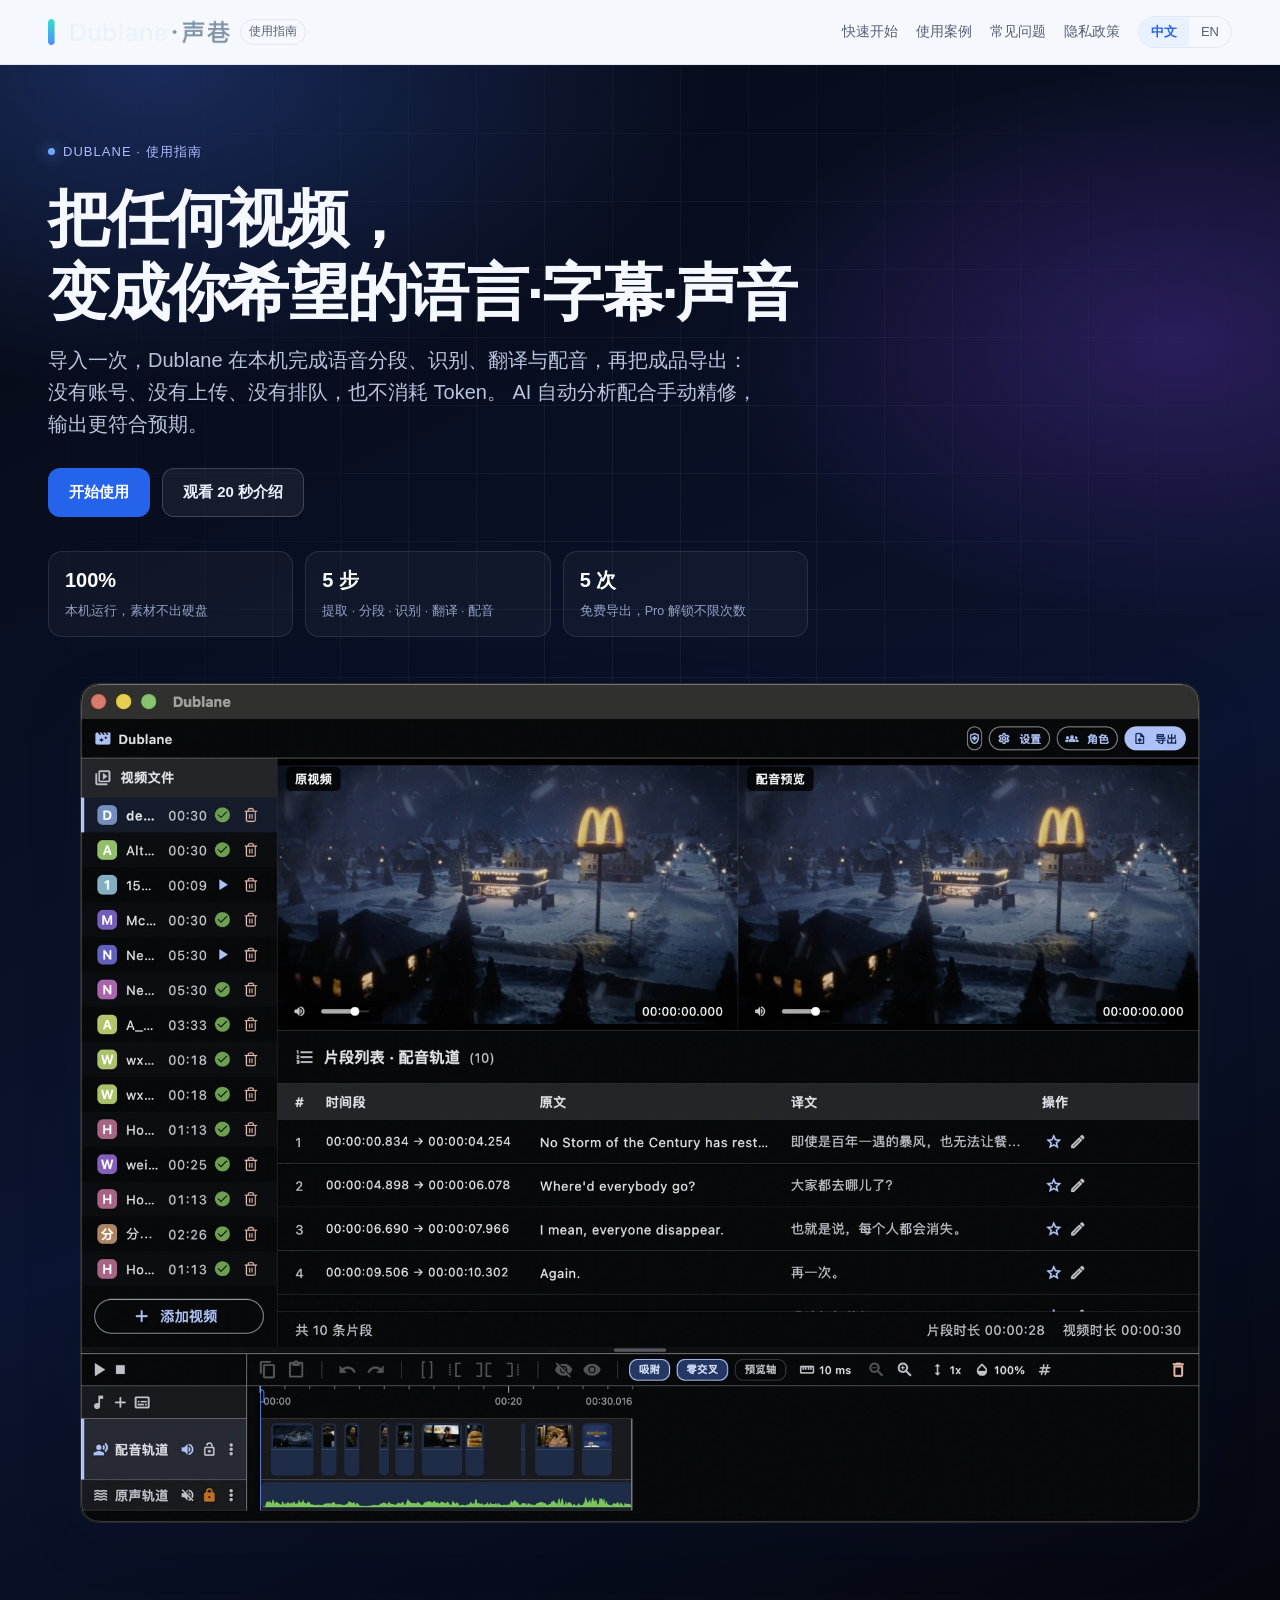
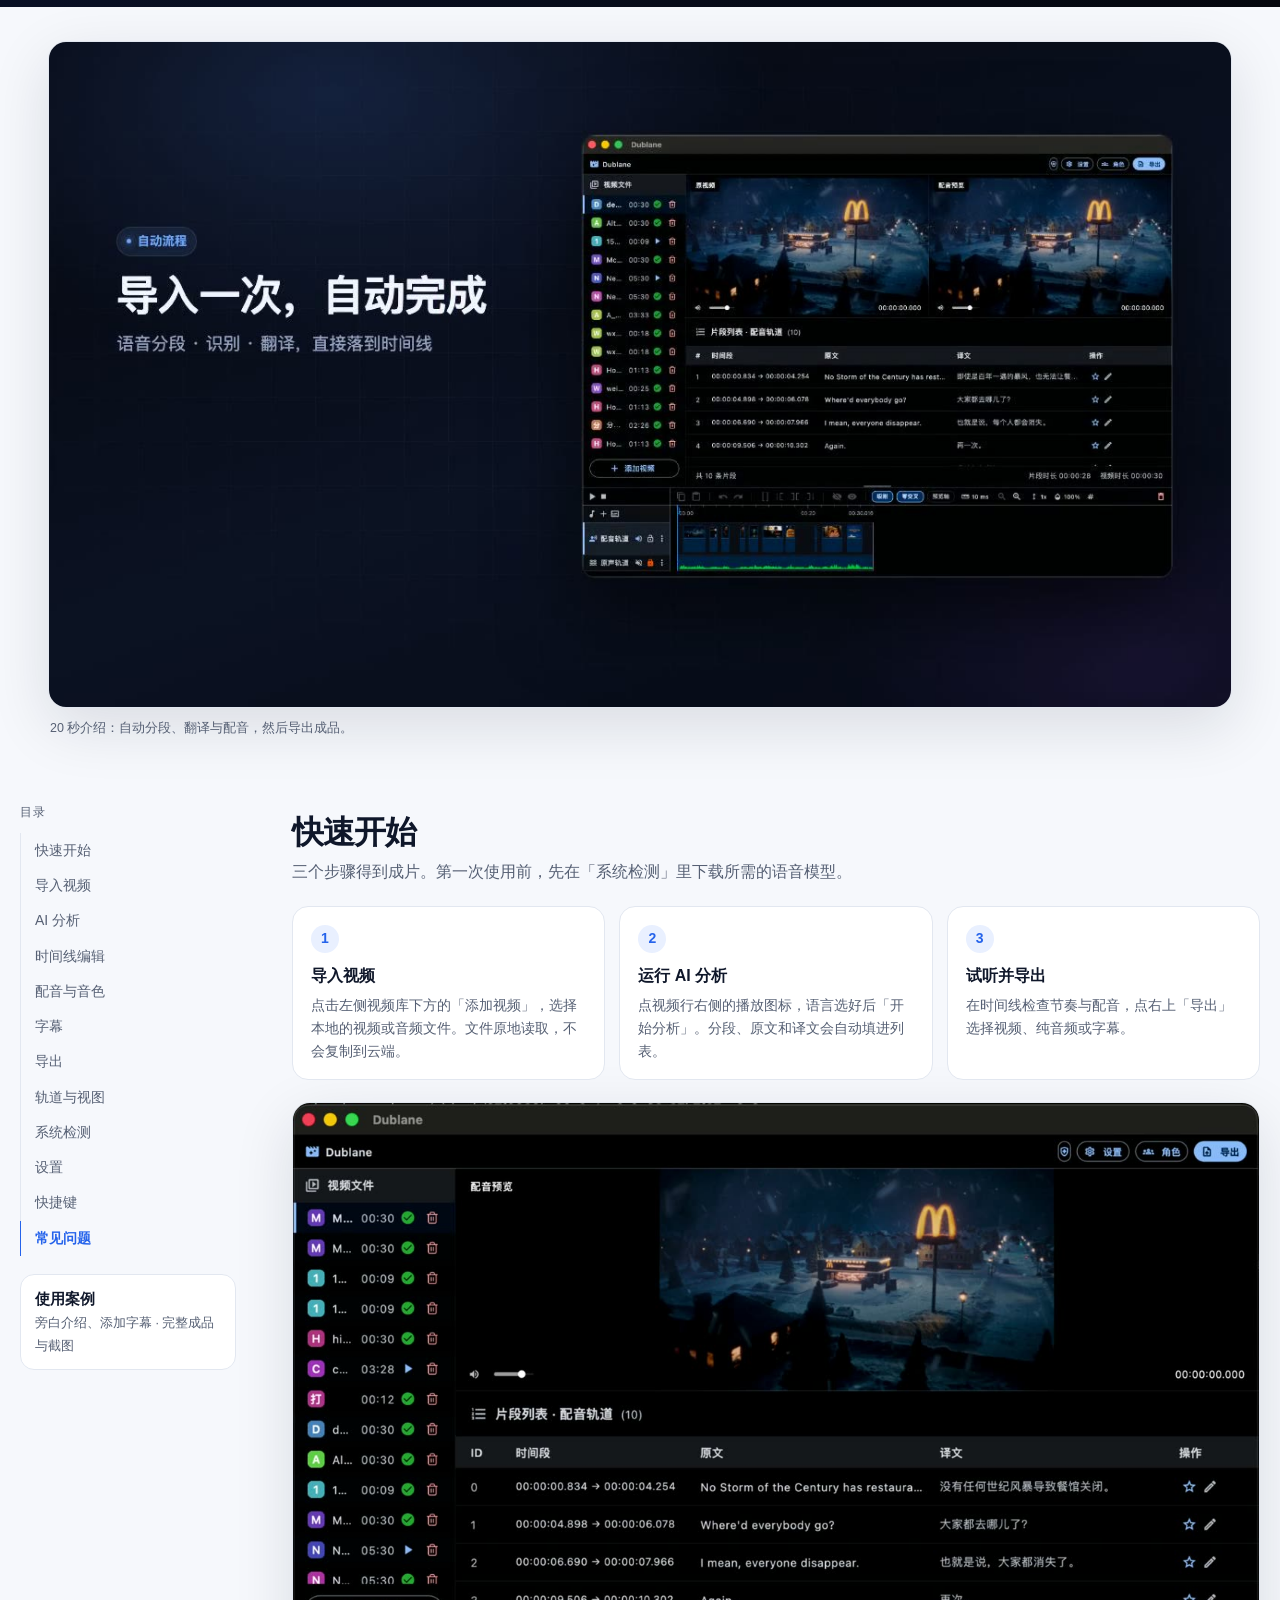
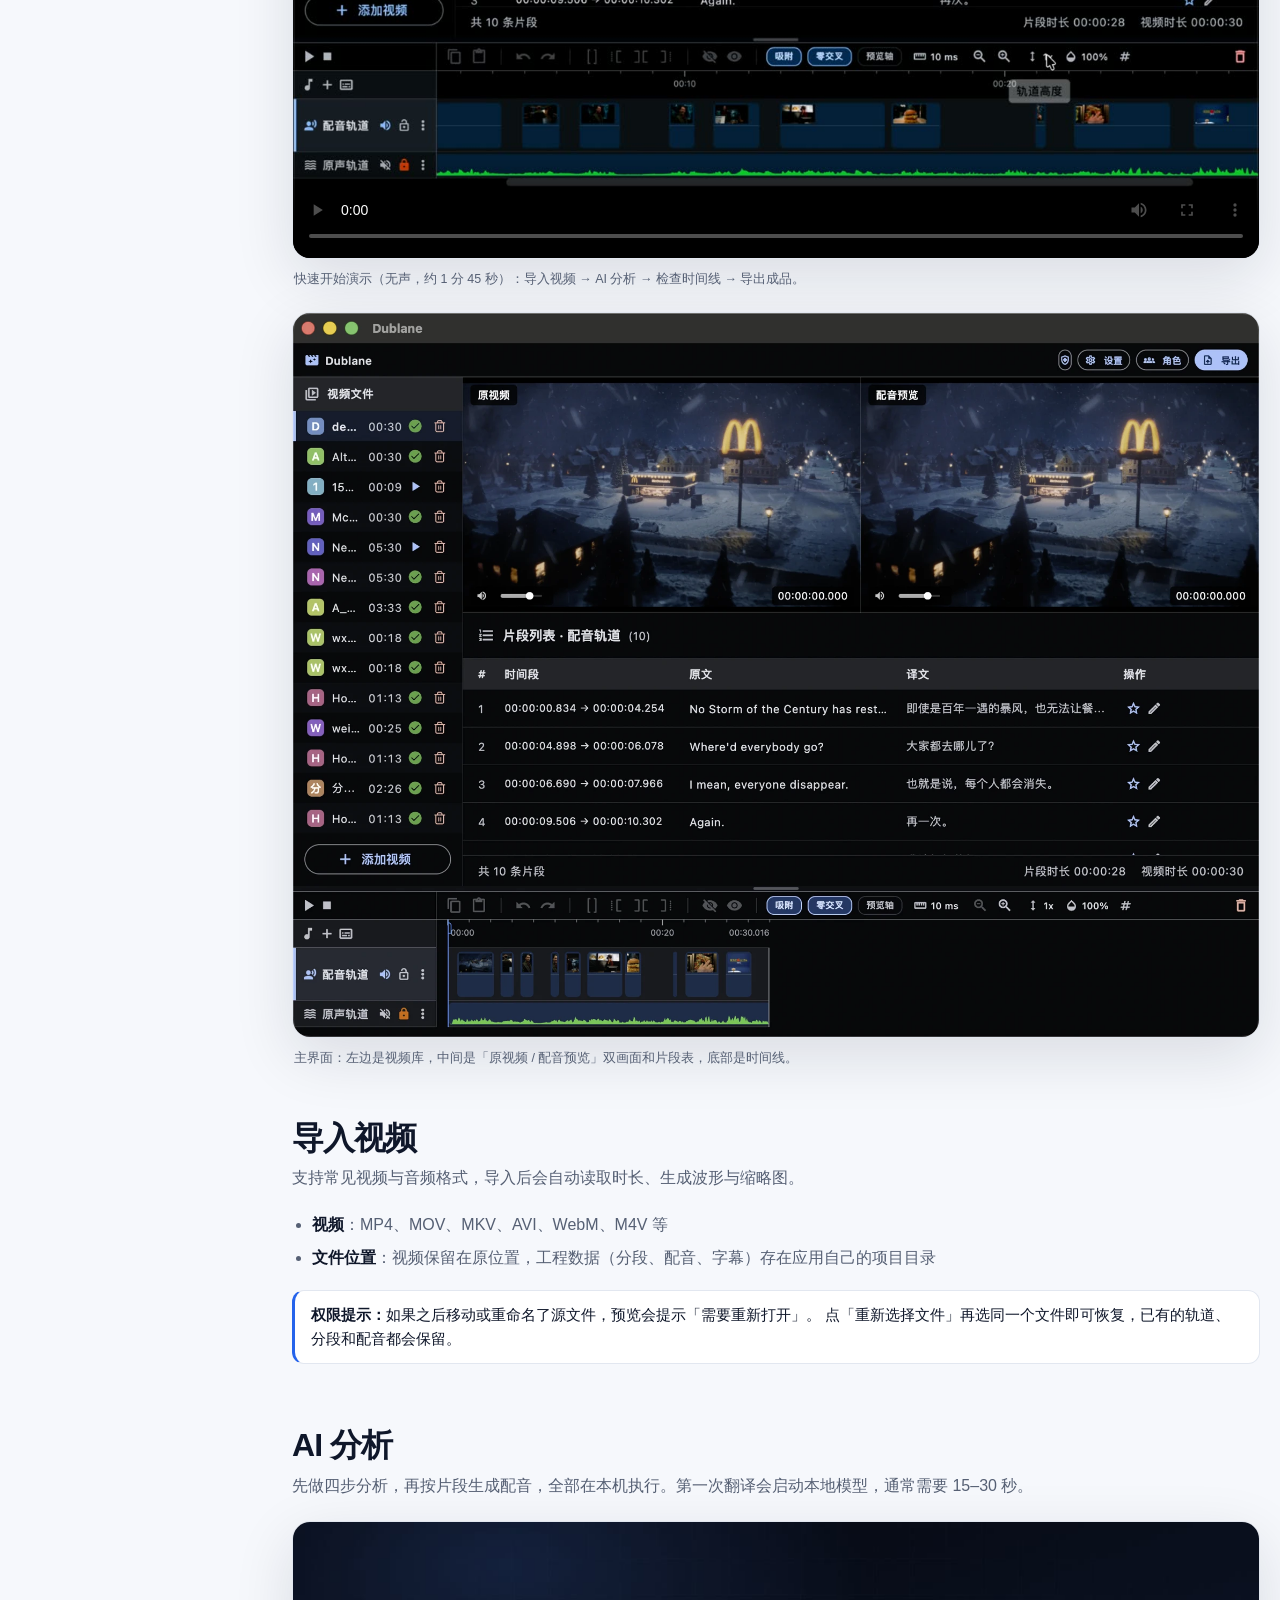
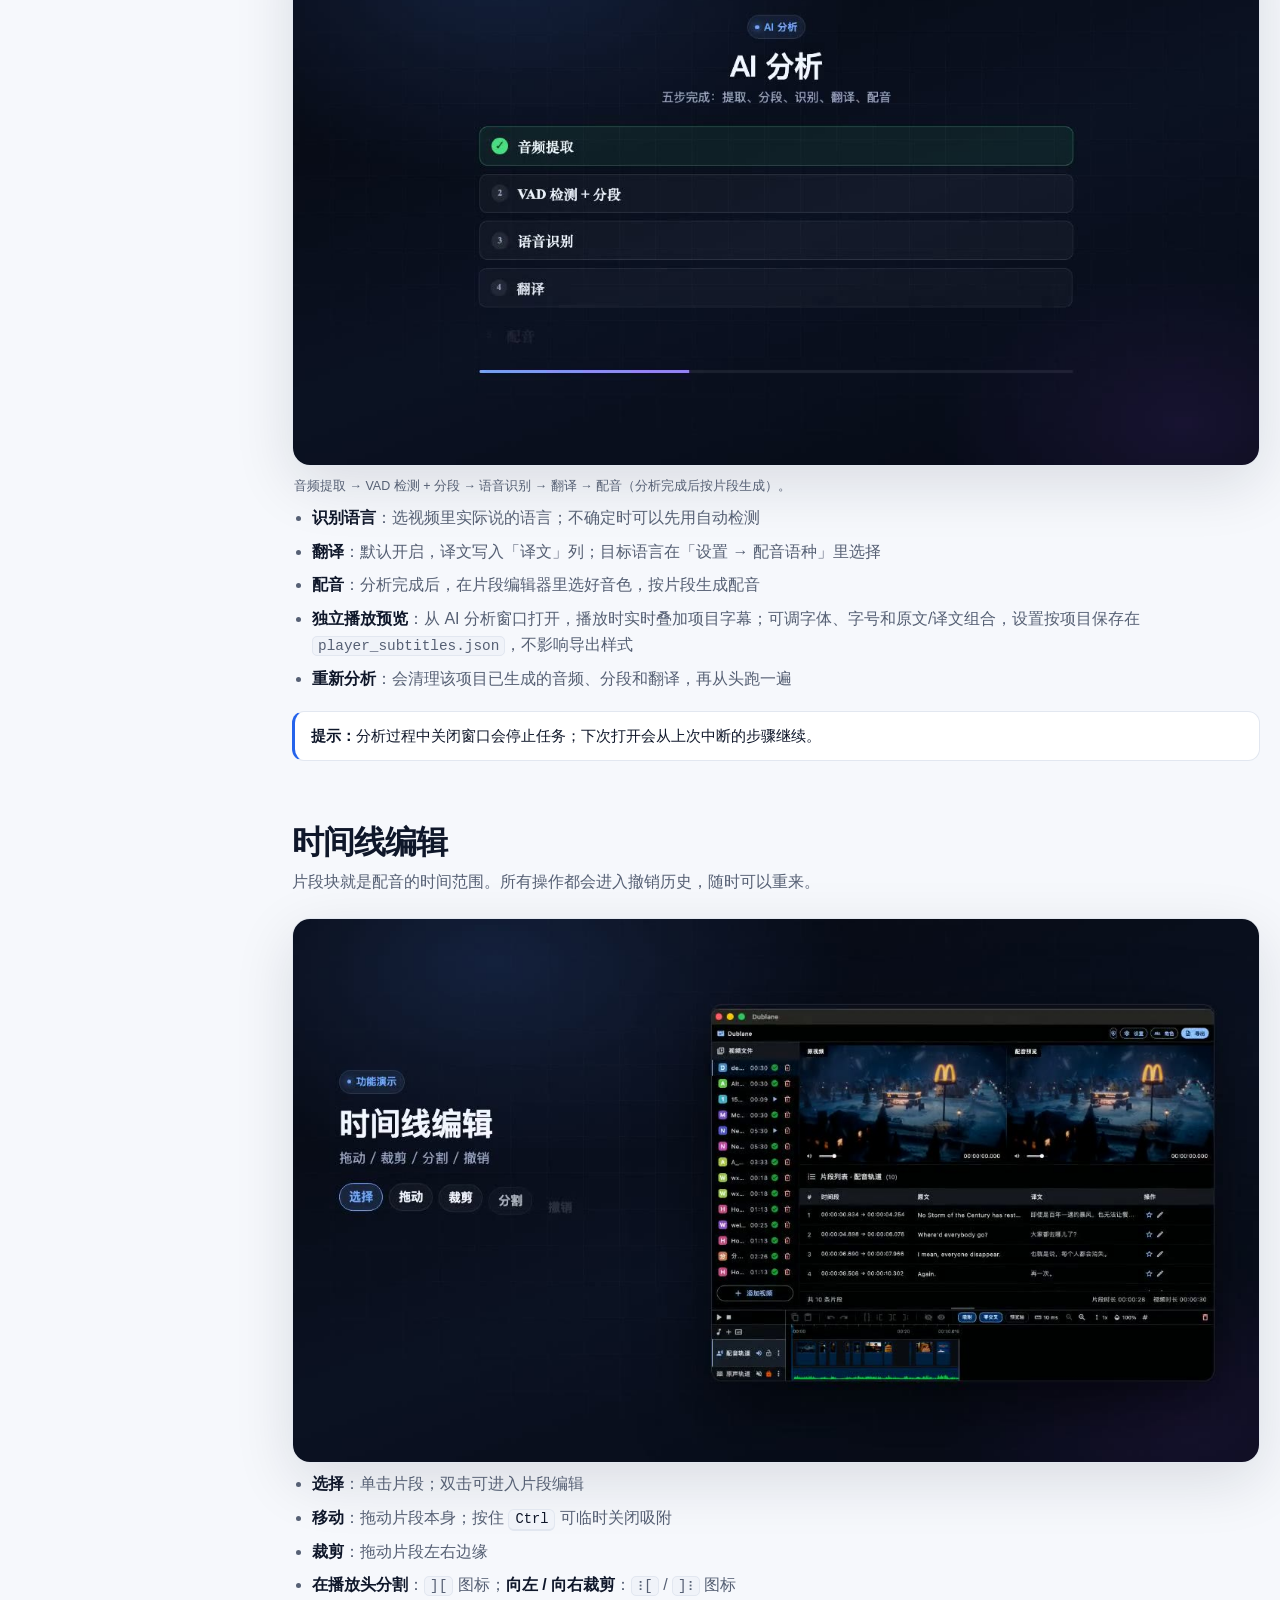
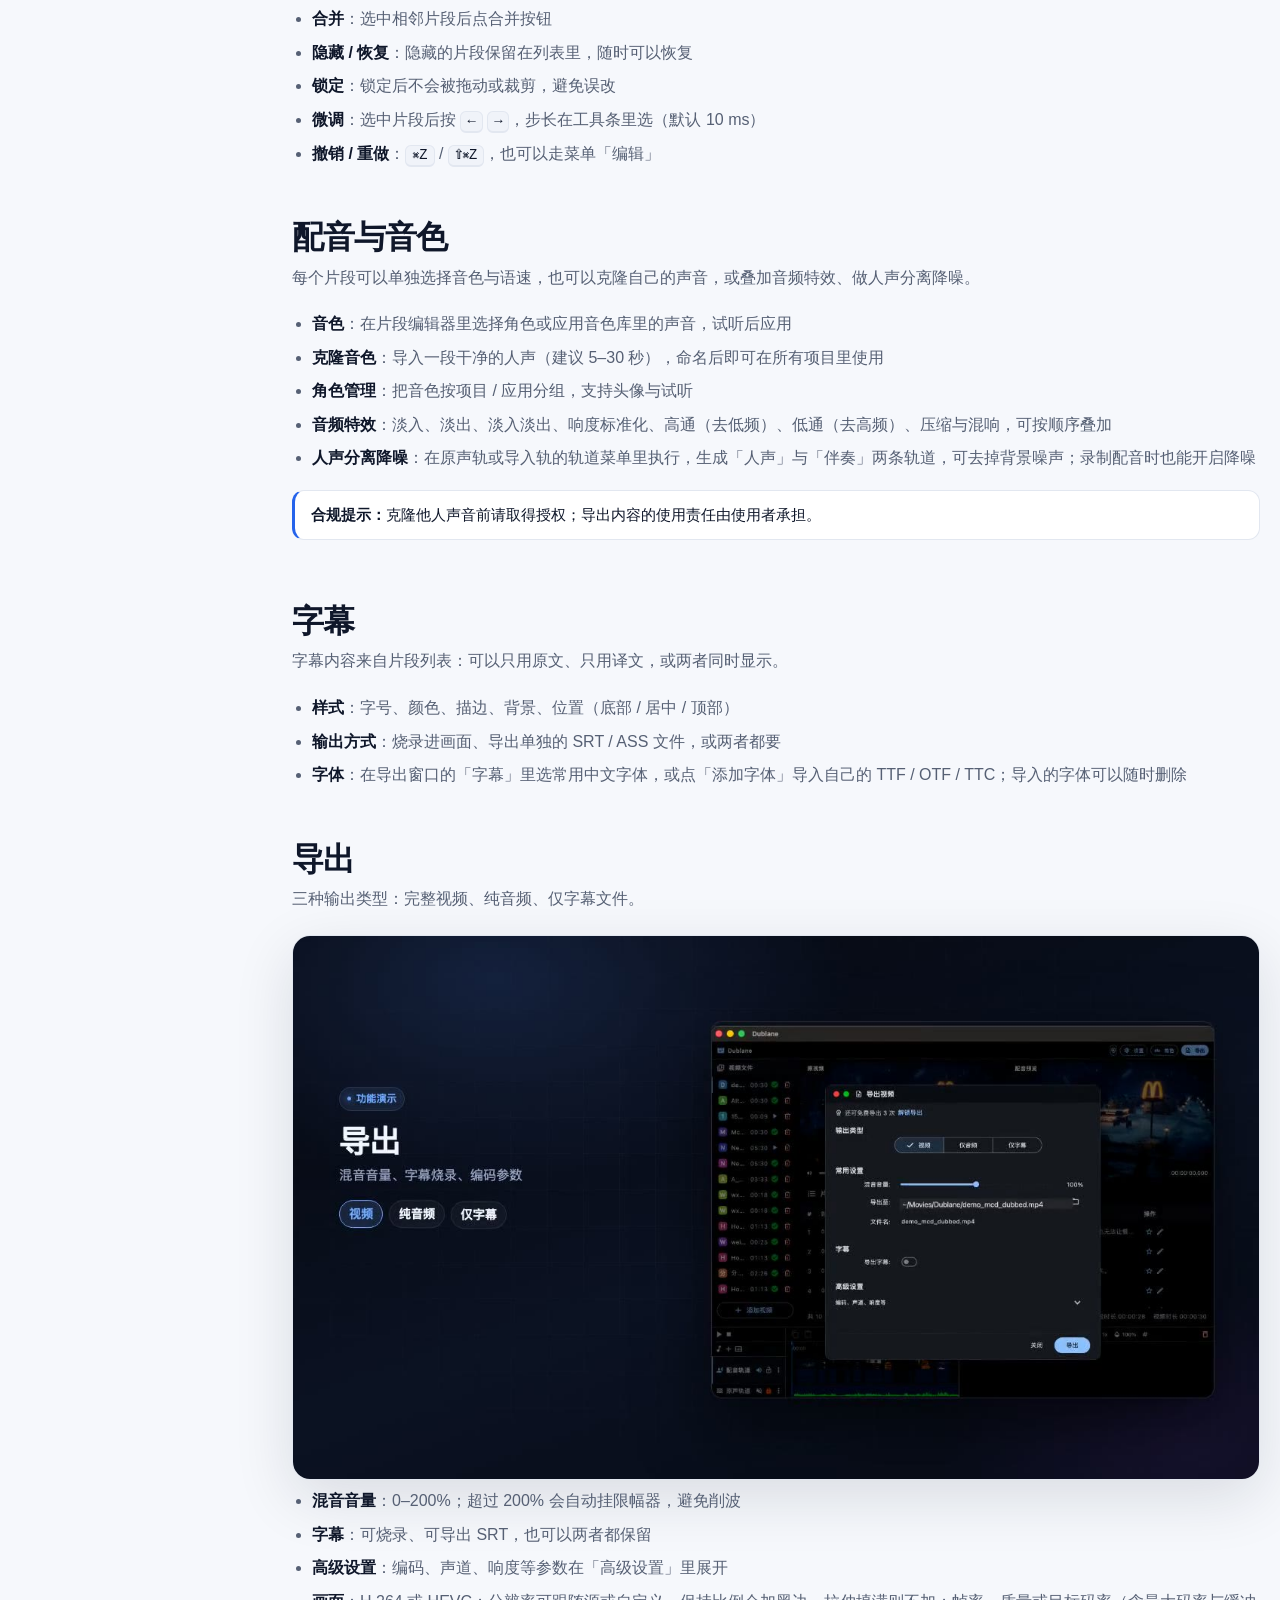
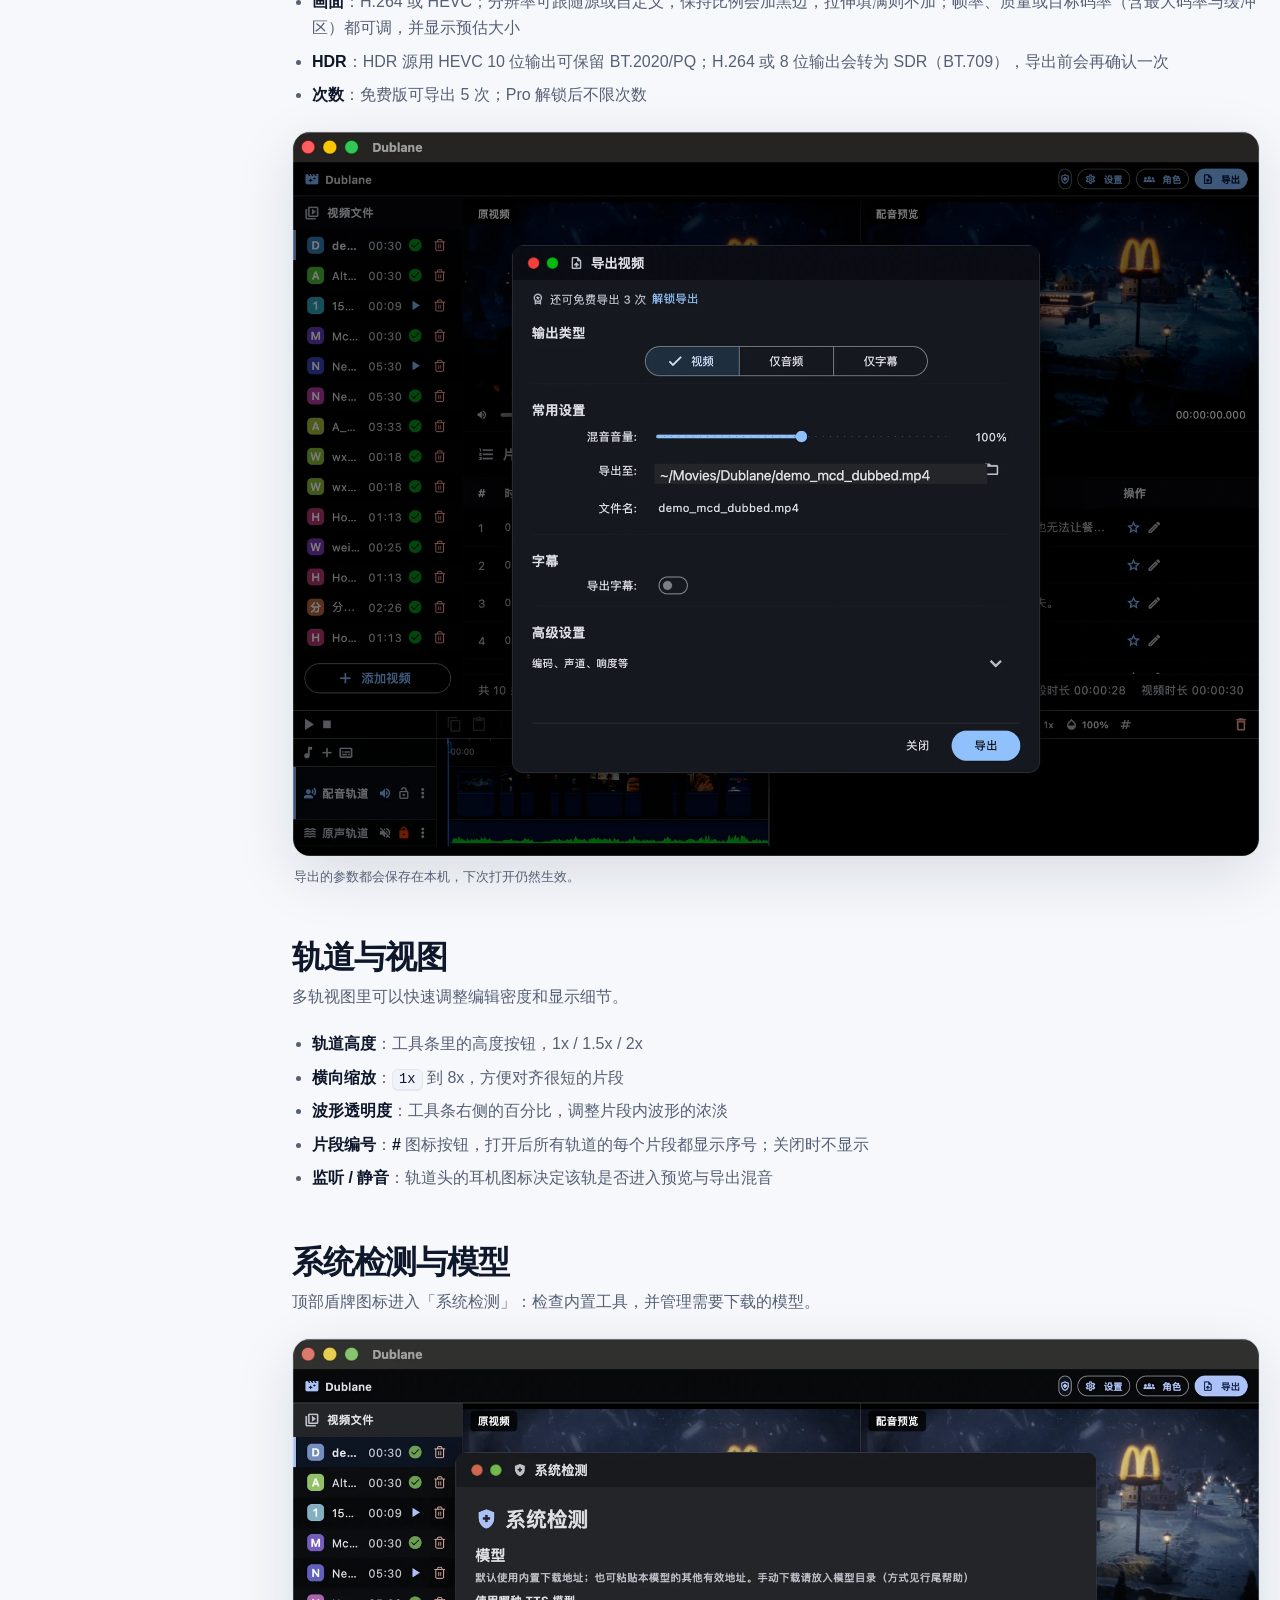
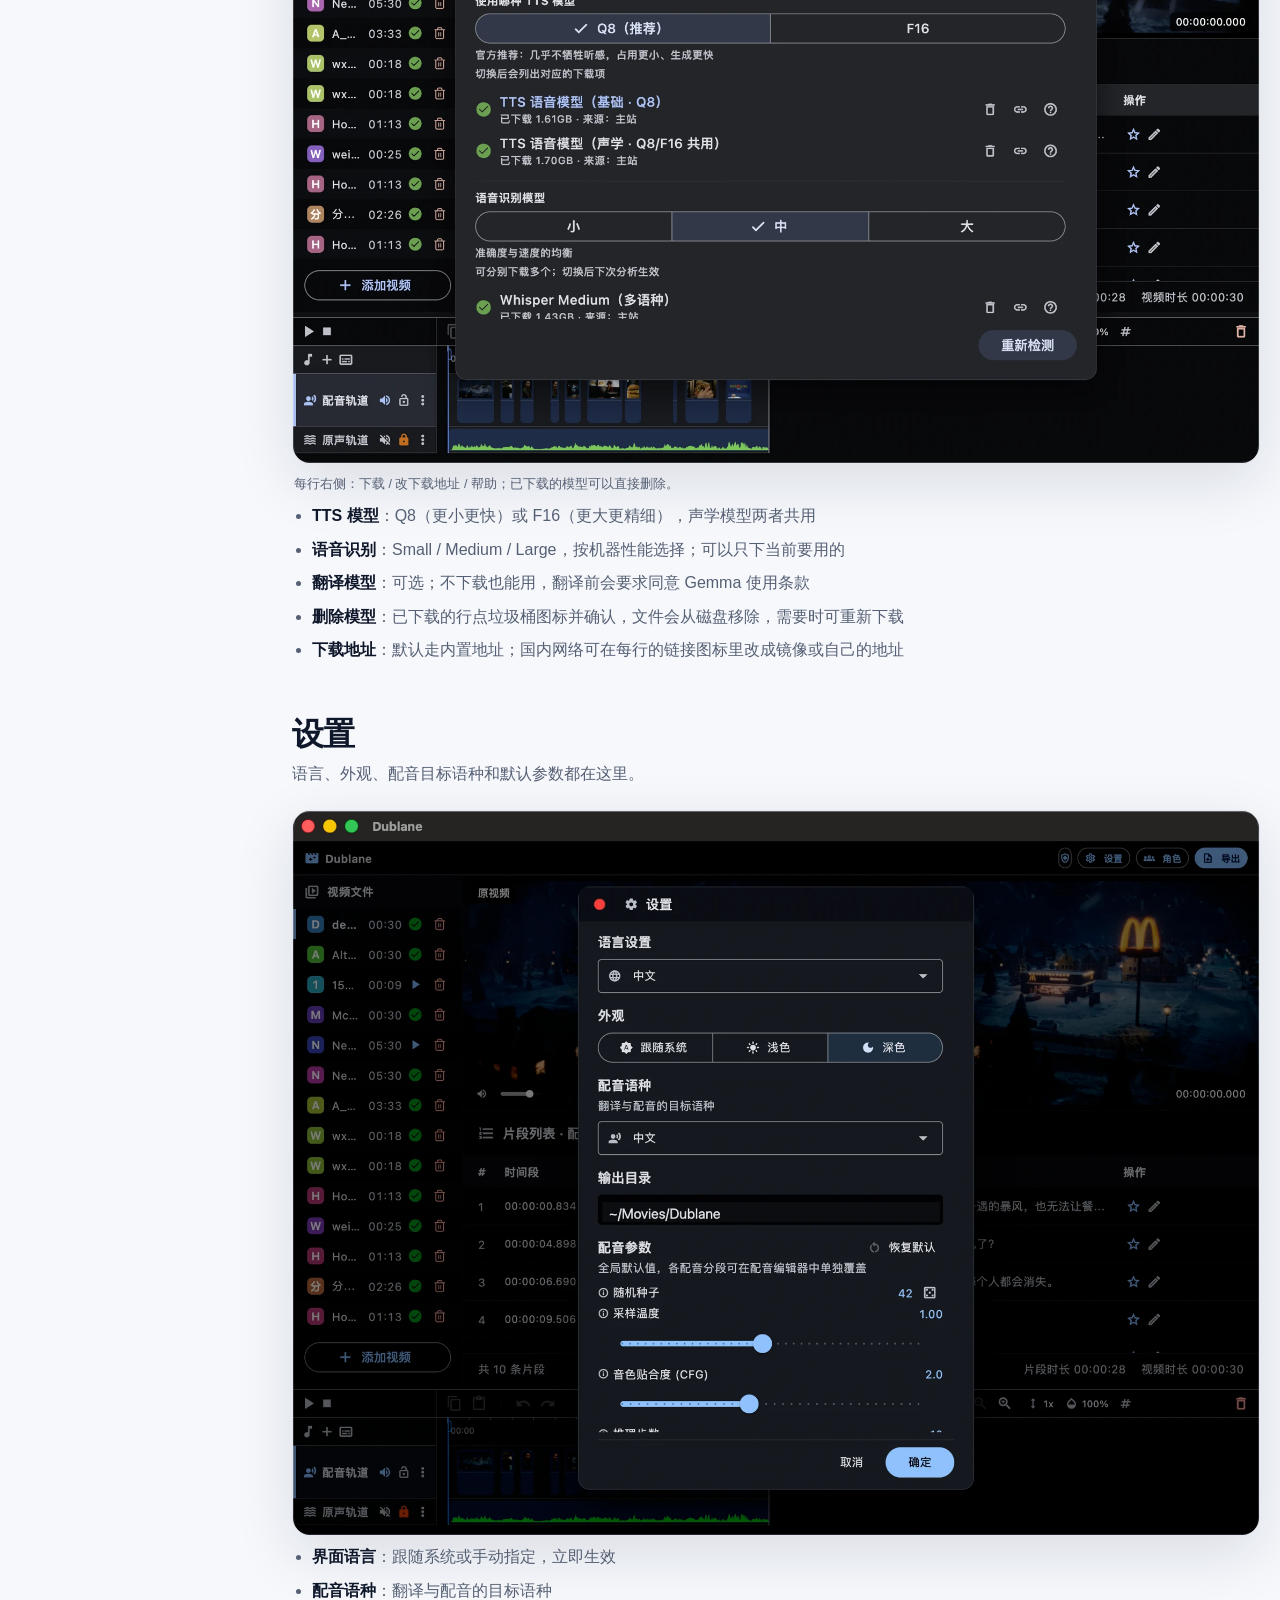
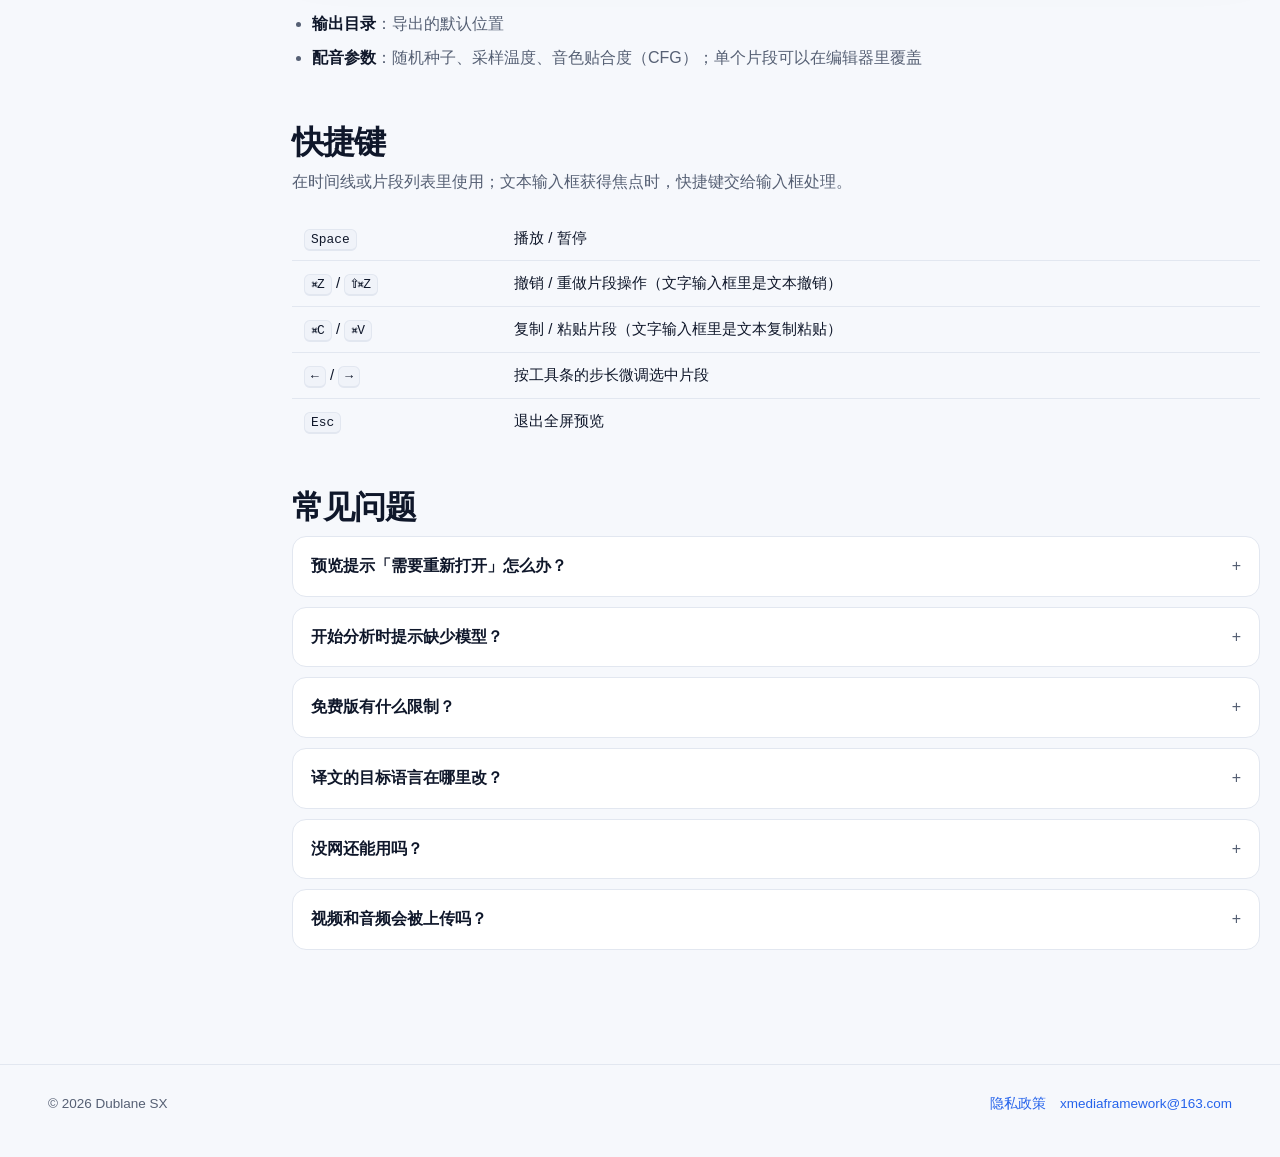
==== commit 2ab813b9: "docs(cases): add the subtitle case study in Chinese and English Case 02 walks a 30-second English in" ====
--- a/help/index.html
+++ b/help/index.html
@@ -82,7 +82,7 @@
     </ol>
     <a class="tocCase" href="cases/">
       <b>使用案例</b>
-      <span>旁白介绍 · 完整成品与截图</span>
+      <span>旁白介绍、添加字幕 · 完整成品与截图</span>
     </a>
   </nav>
 
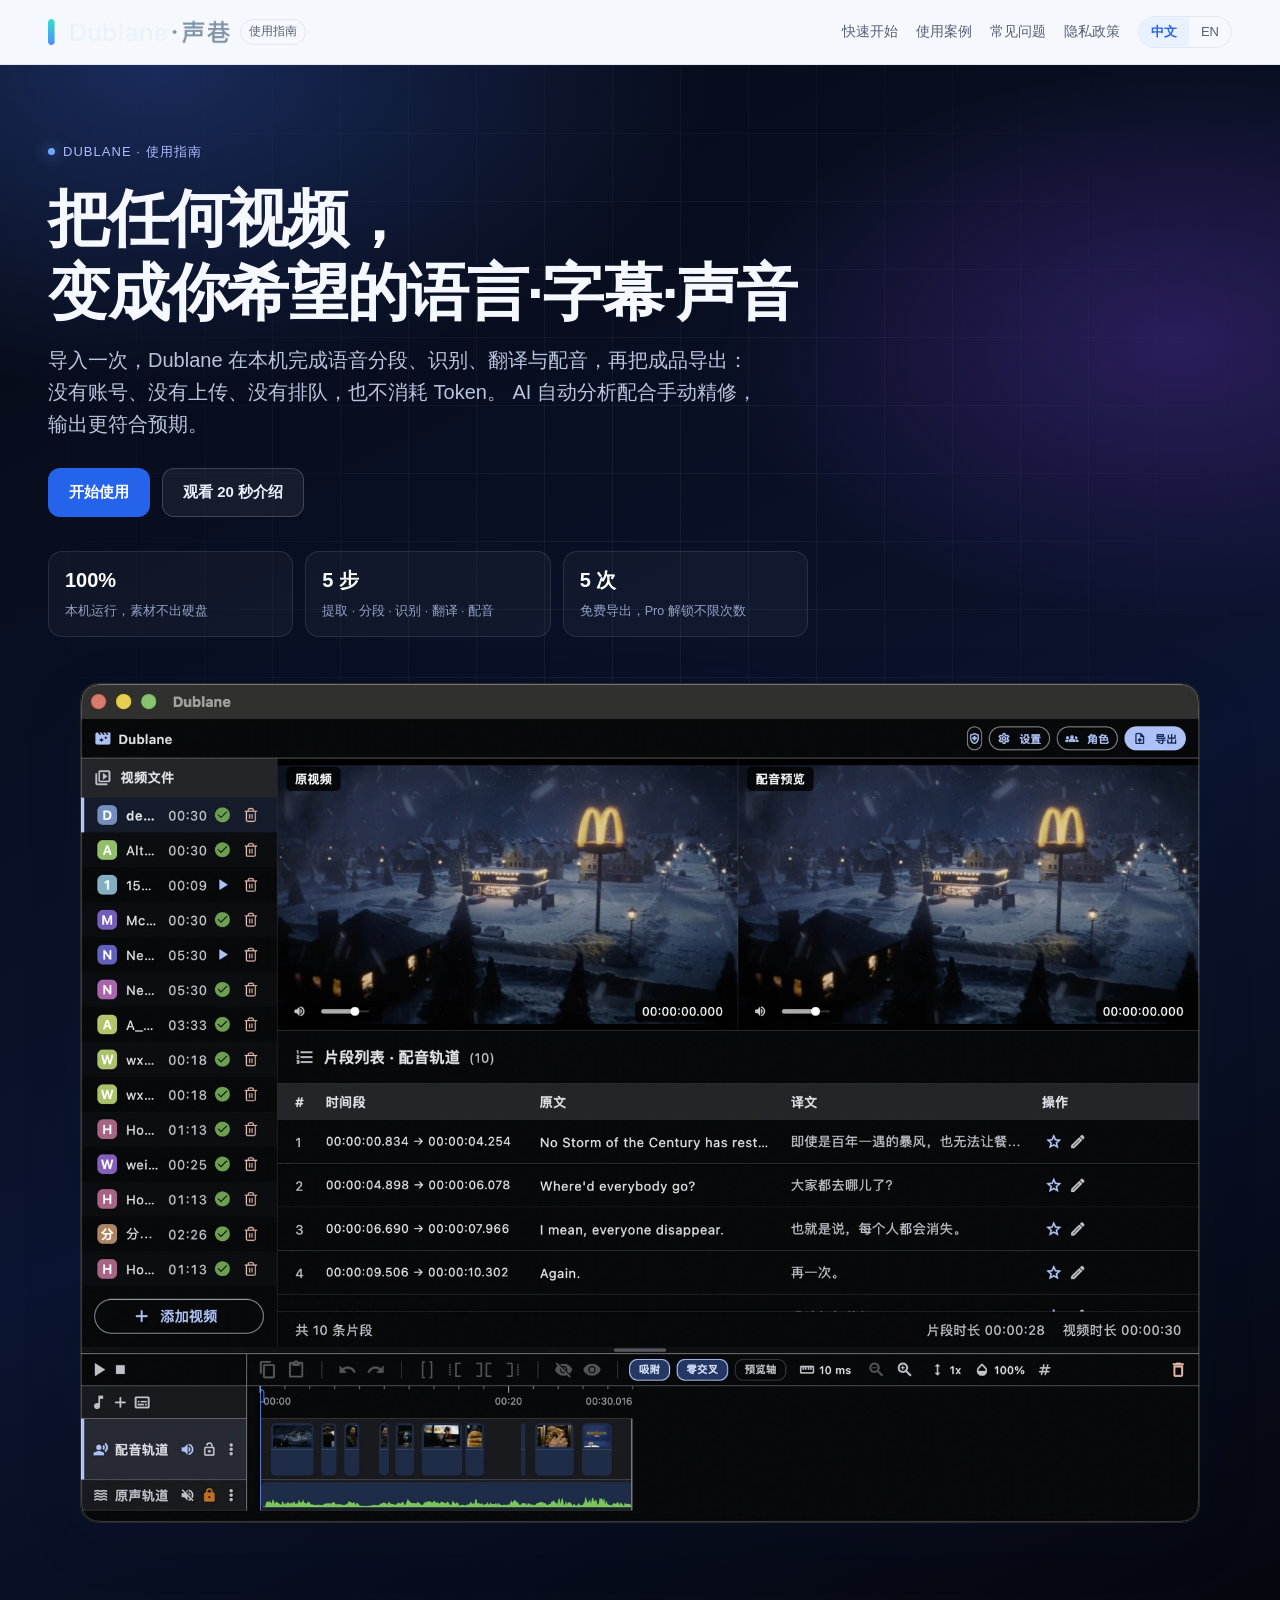
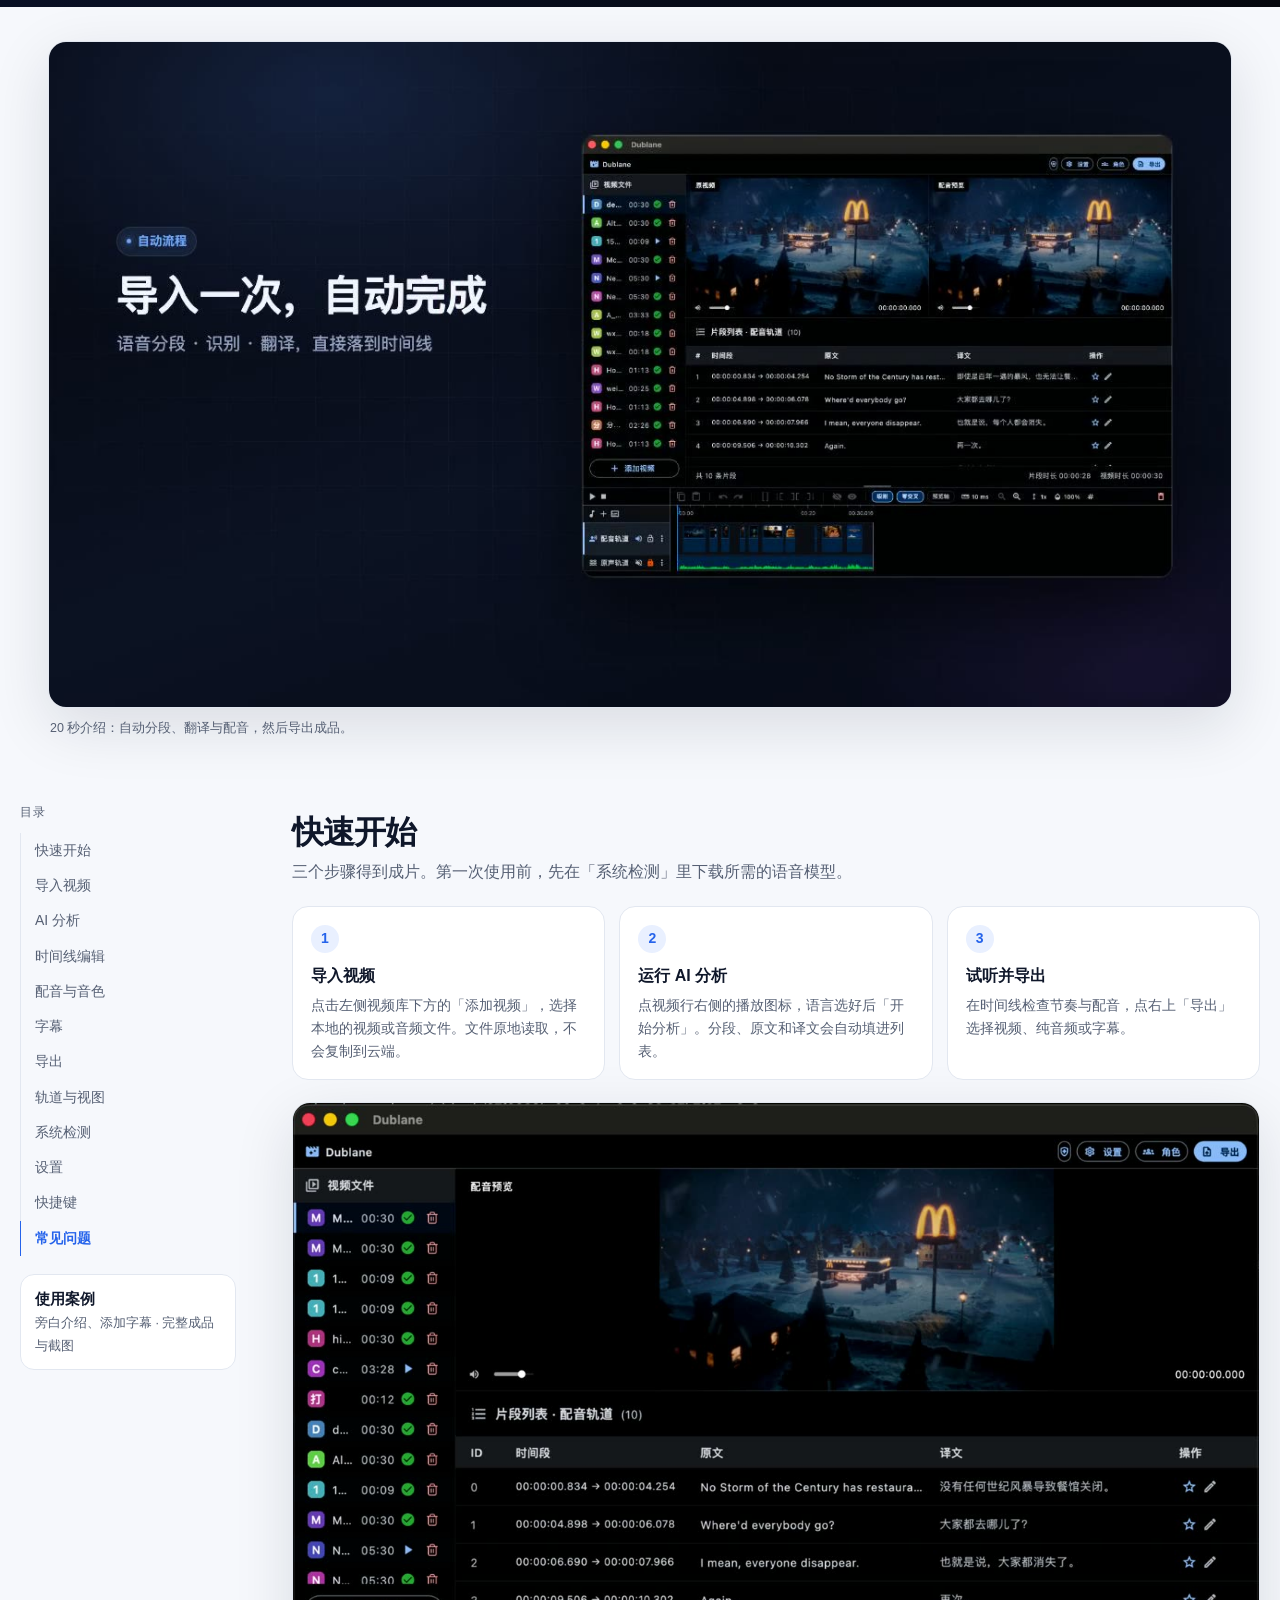
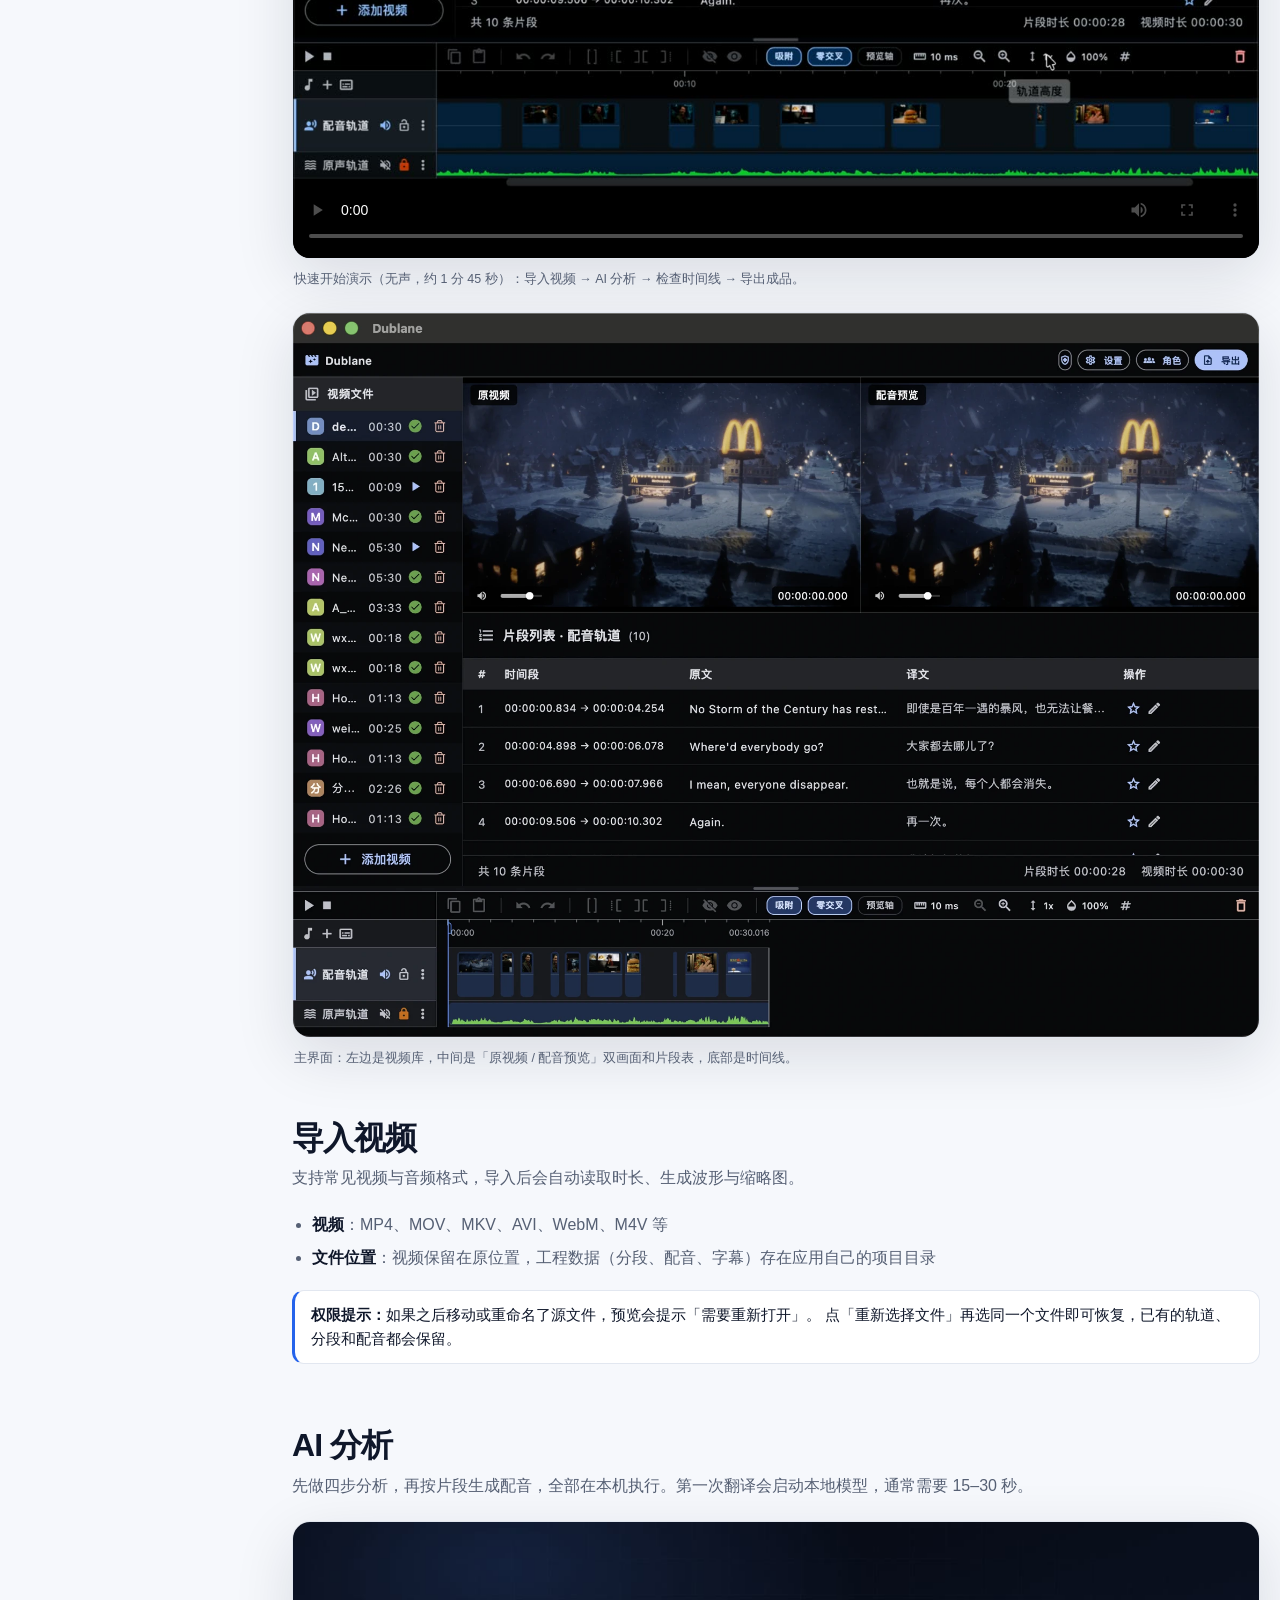
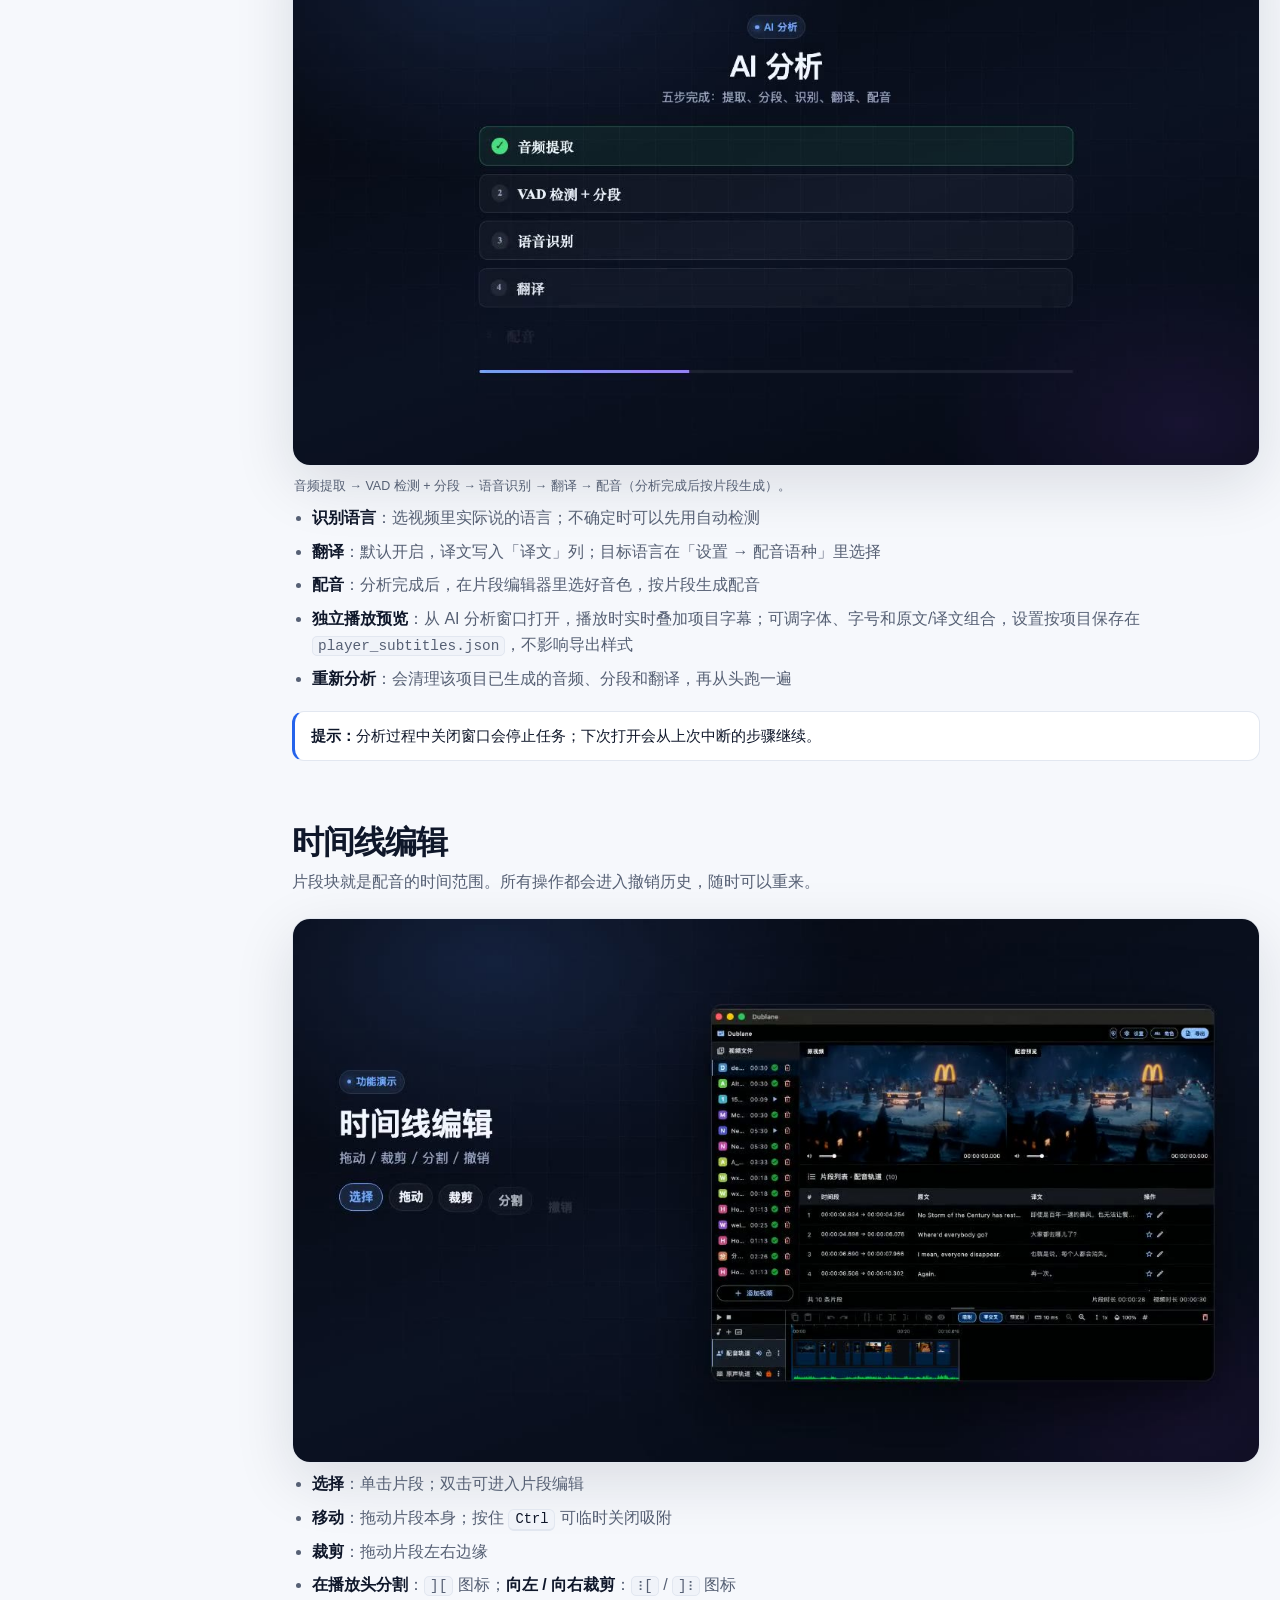
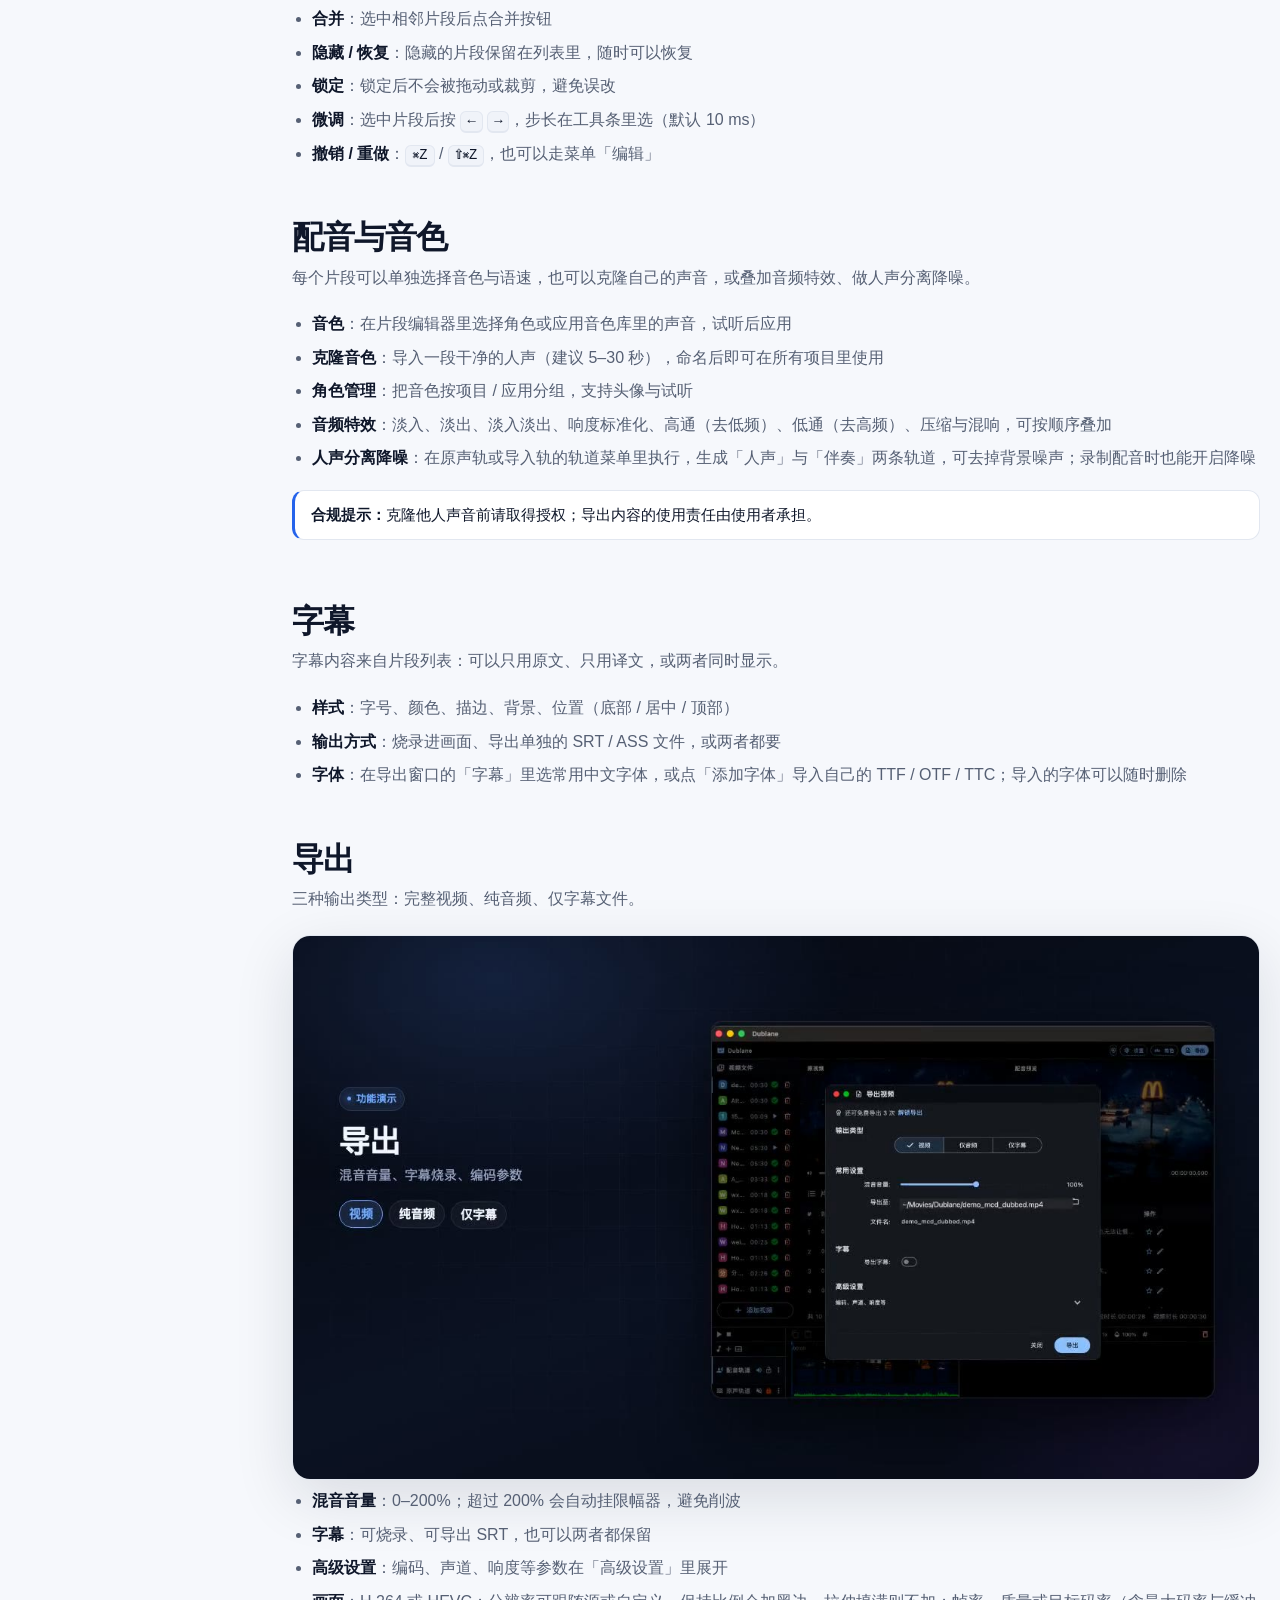
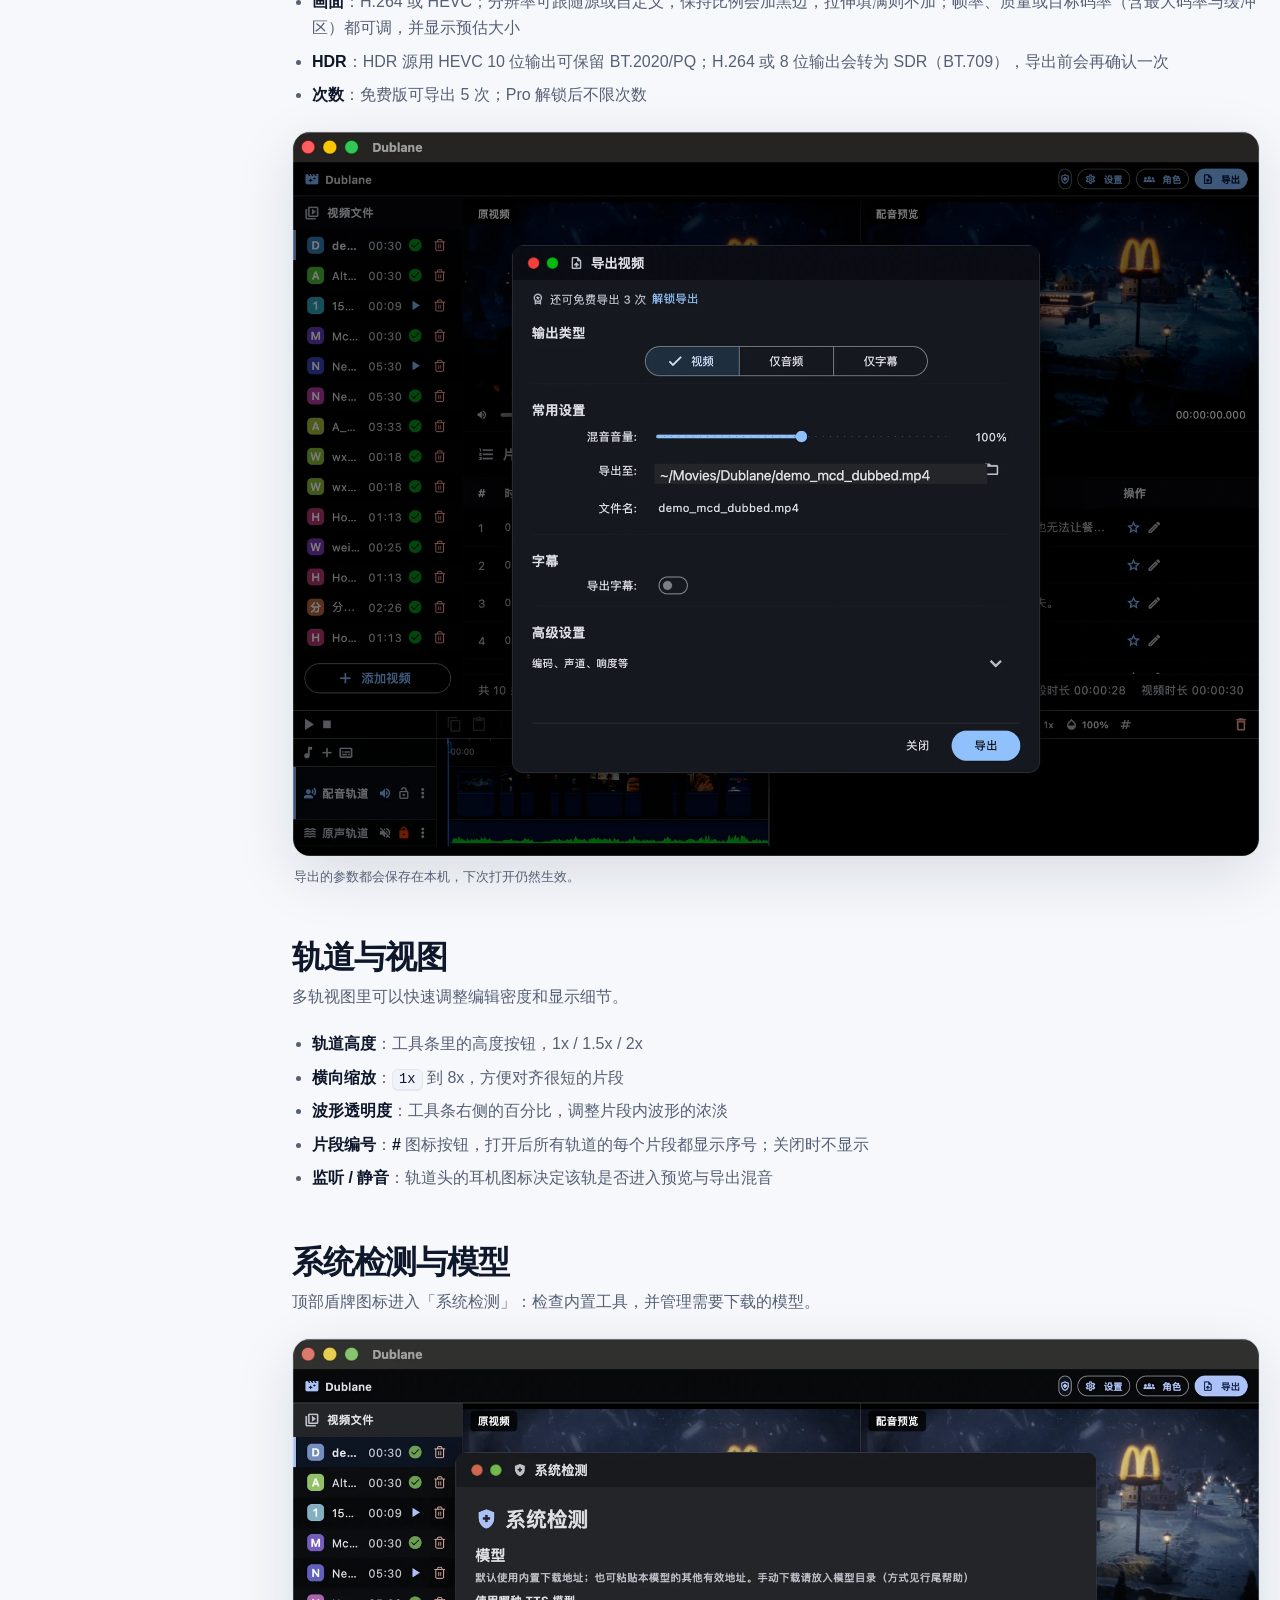
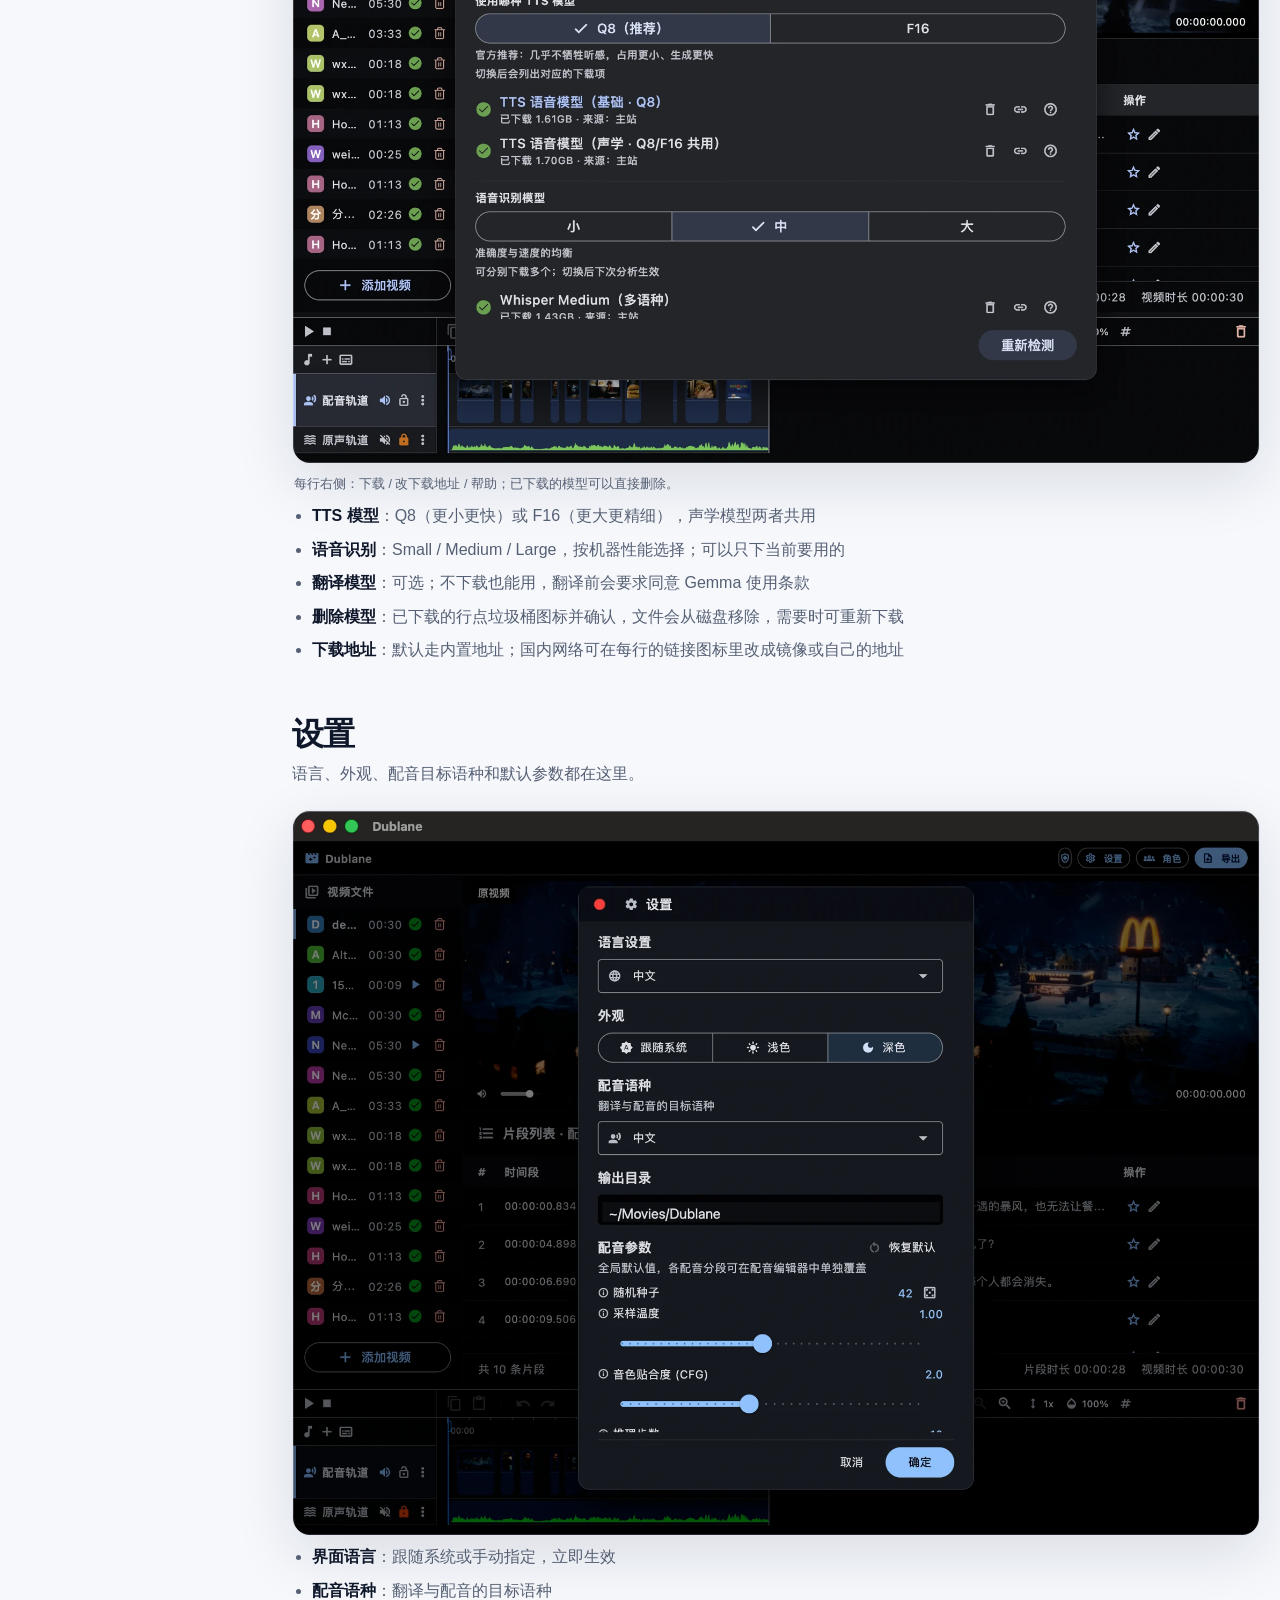
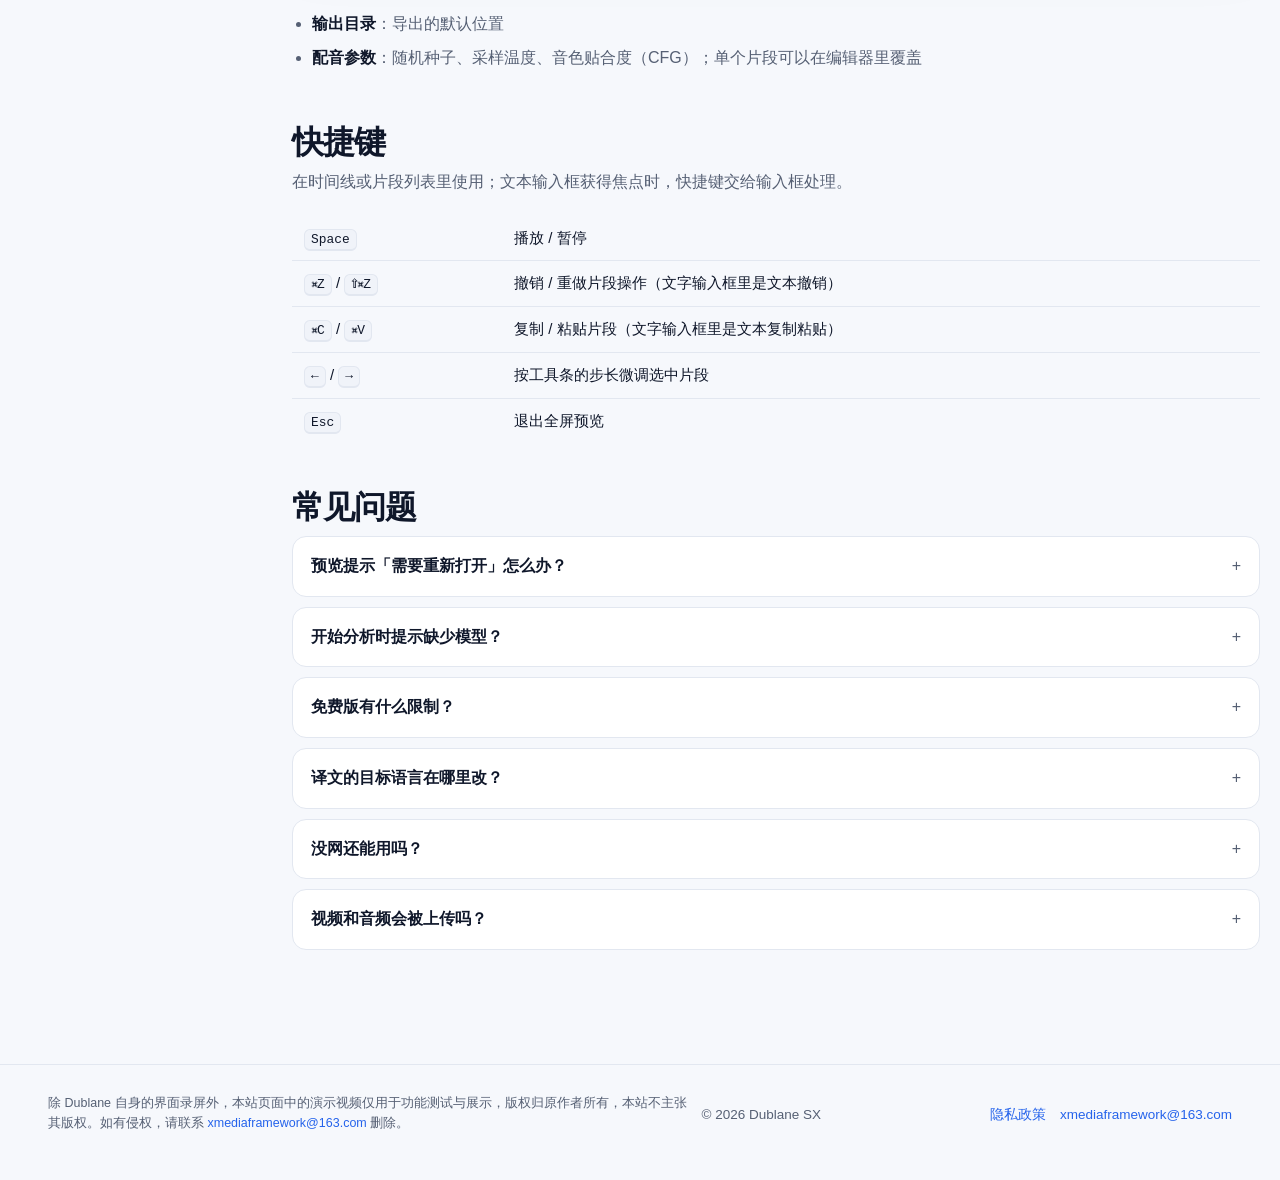
==== commit 770fa562: "fix(help): reveal tall sections and add a video disclaimer - guide.js: a case page's #steps is ~7800" ====
--- a/help/index.html
+++ b/help/index.html
@@ -331,6 +331,7 @@
 
 <footer class="site">
   <div class="wrap">
+    <p class="legal">除 Dublane 自身的界面录屏外，本站页面中的演示视频仅用于功能测试与展示，版权归原作者所有，本站不主张其版权。如有侵权，请联系 <a href="mailto:xmediaframework@163.com">xmediaframework@163.com</a> 删除。</p>
     <span>© 2026 Dublane SX</span>
     <span class="spacer"></span>
     <a href="../">隐私政策</a>
--- a/help/assets/guide.css
+++ b/help/assets/guide.css
@@ -212,6 +212,16 @@
 table.keys td:first-child { width: 210px; white-space: nowrap; }
 table.keys tr:last-child td { border-bottom: 0; }
 
+/* Case 03: dialogue table (line # / original / dub script). */
+table.lines { width: 100%; border-collapse: collapse; margin-top: 14px; font-size: 14.5px; }
+table.lines th, table.lines td {
+  padding: 10px 12px; border-bottom: 1px solid var(--line);
+  vertical-align: top; text-align: left;
+}
+table.lines th { color: var(--muted); font-weight: 600; font-size: 12.5px; }
+table.lines td:first-child { width: 34px; color: var(--muted); white-space: nowrap; }
+table.lines tr:last-child td { border-bottom: 0; }
+
 details.faq {
   border: 1px solid var(--line); border-radius: 14px; background: var(--surface);
   padding: 2px 18px; margin: 10px 0;
@@ -231,6 +241,15 @@
 }
 footer.site .wrap { display: flex; flex-wrap: wrap; gap: 14px; align-items: center; }
 footer.site .spacer { flex: 1 1 auto; }
+/* Video disclaimer: its own full-width row above the © line. */
+footer.site .legal {
+  flex: 1 0 100%;
+  margin: 0 0 4px;
+  max-width: 92ch;
+  font-size: 12.5px;
+  line-height: 1.65;
+  color: var(--muted);
+}
 
 [data-reveal] { opacity: 0; transform: translateY(16px); transition: opacity .6s ease, transform .6s cubic-bezier(.2,.7,.2,1); }
 [data-reveal].in { opacity: 1; transform: none; }
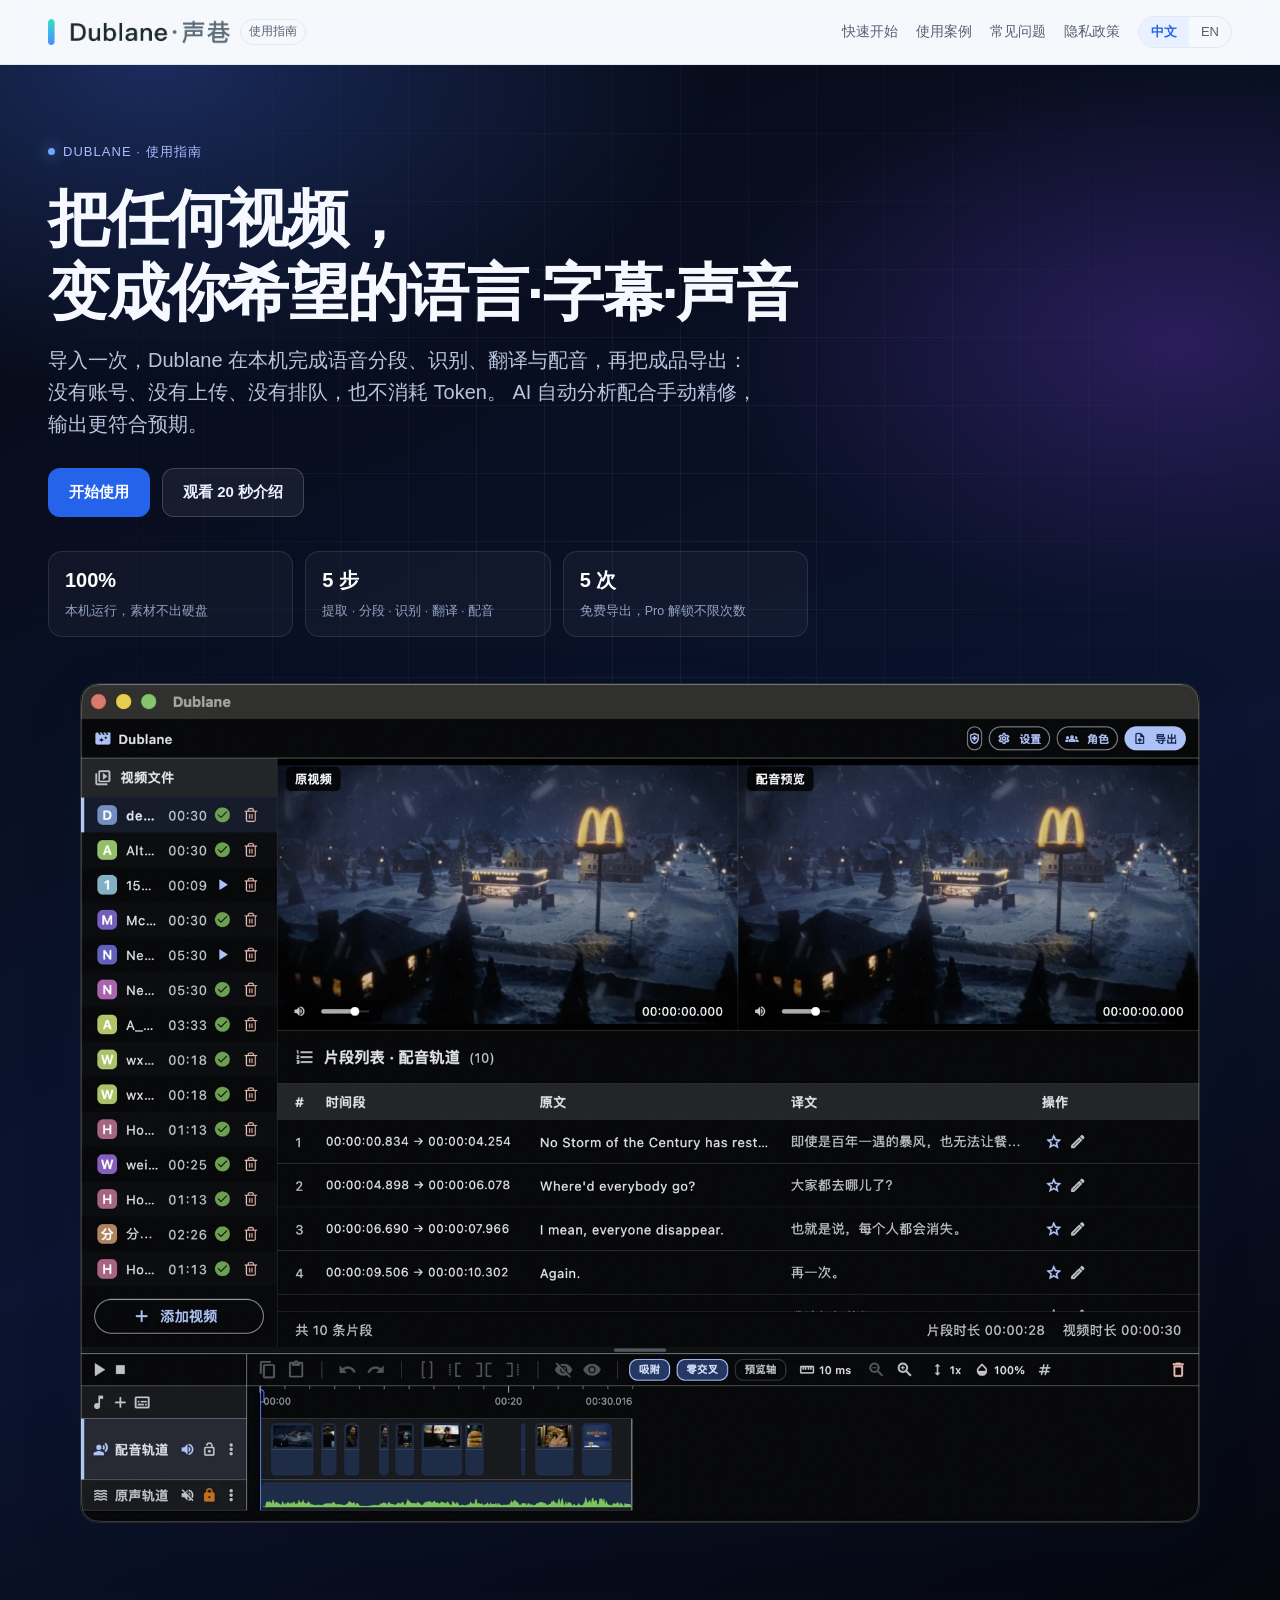
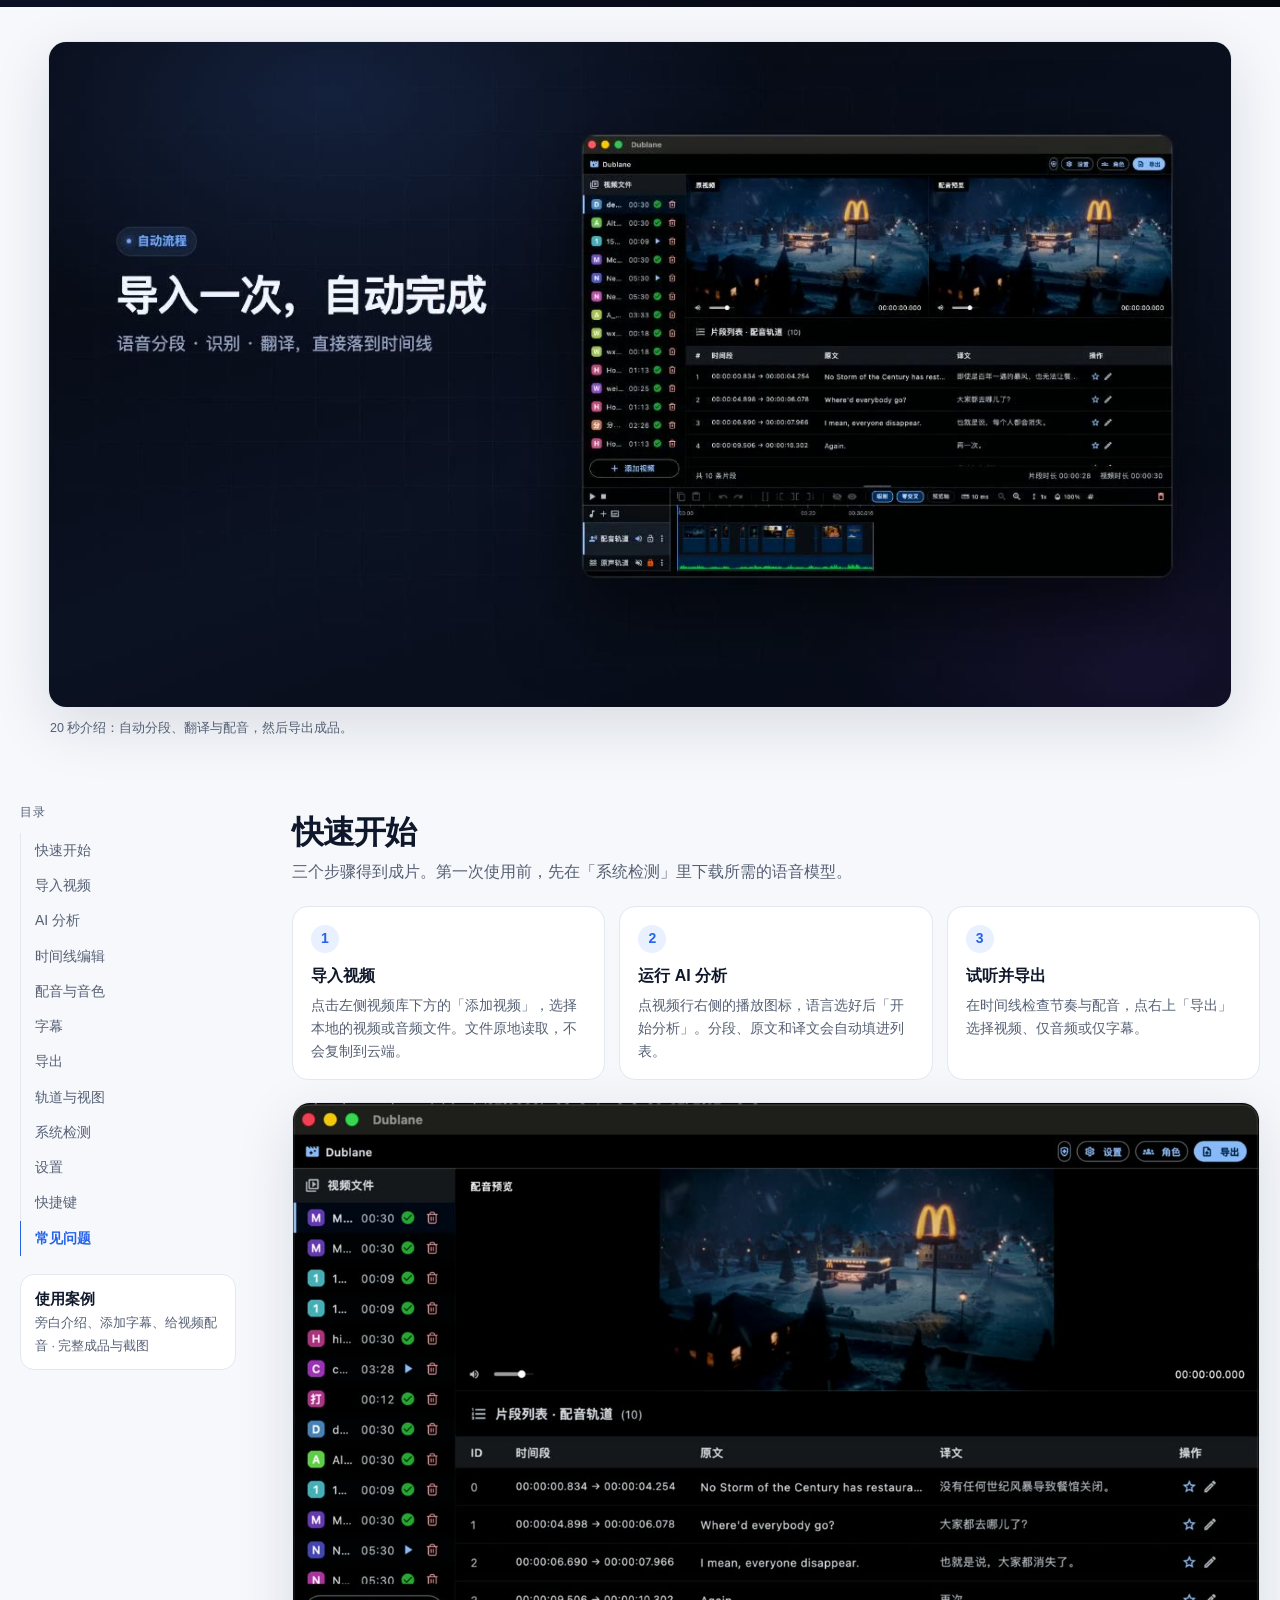
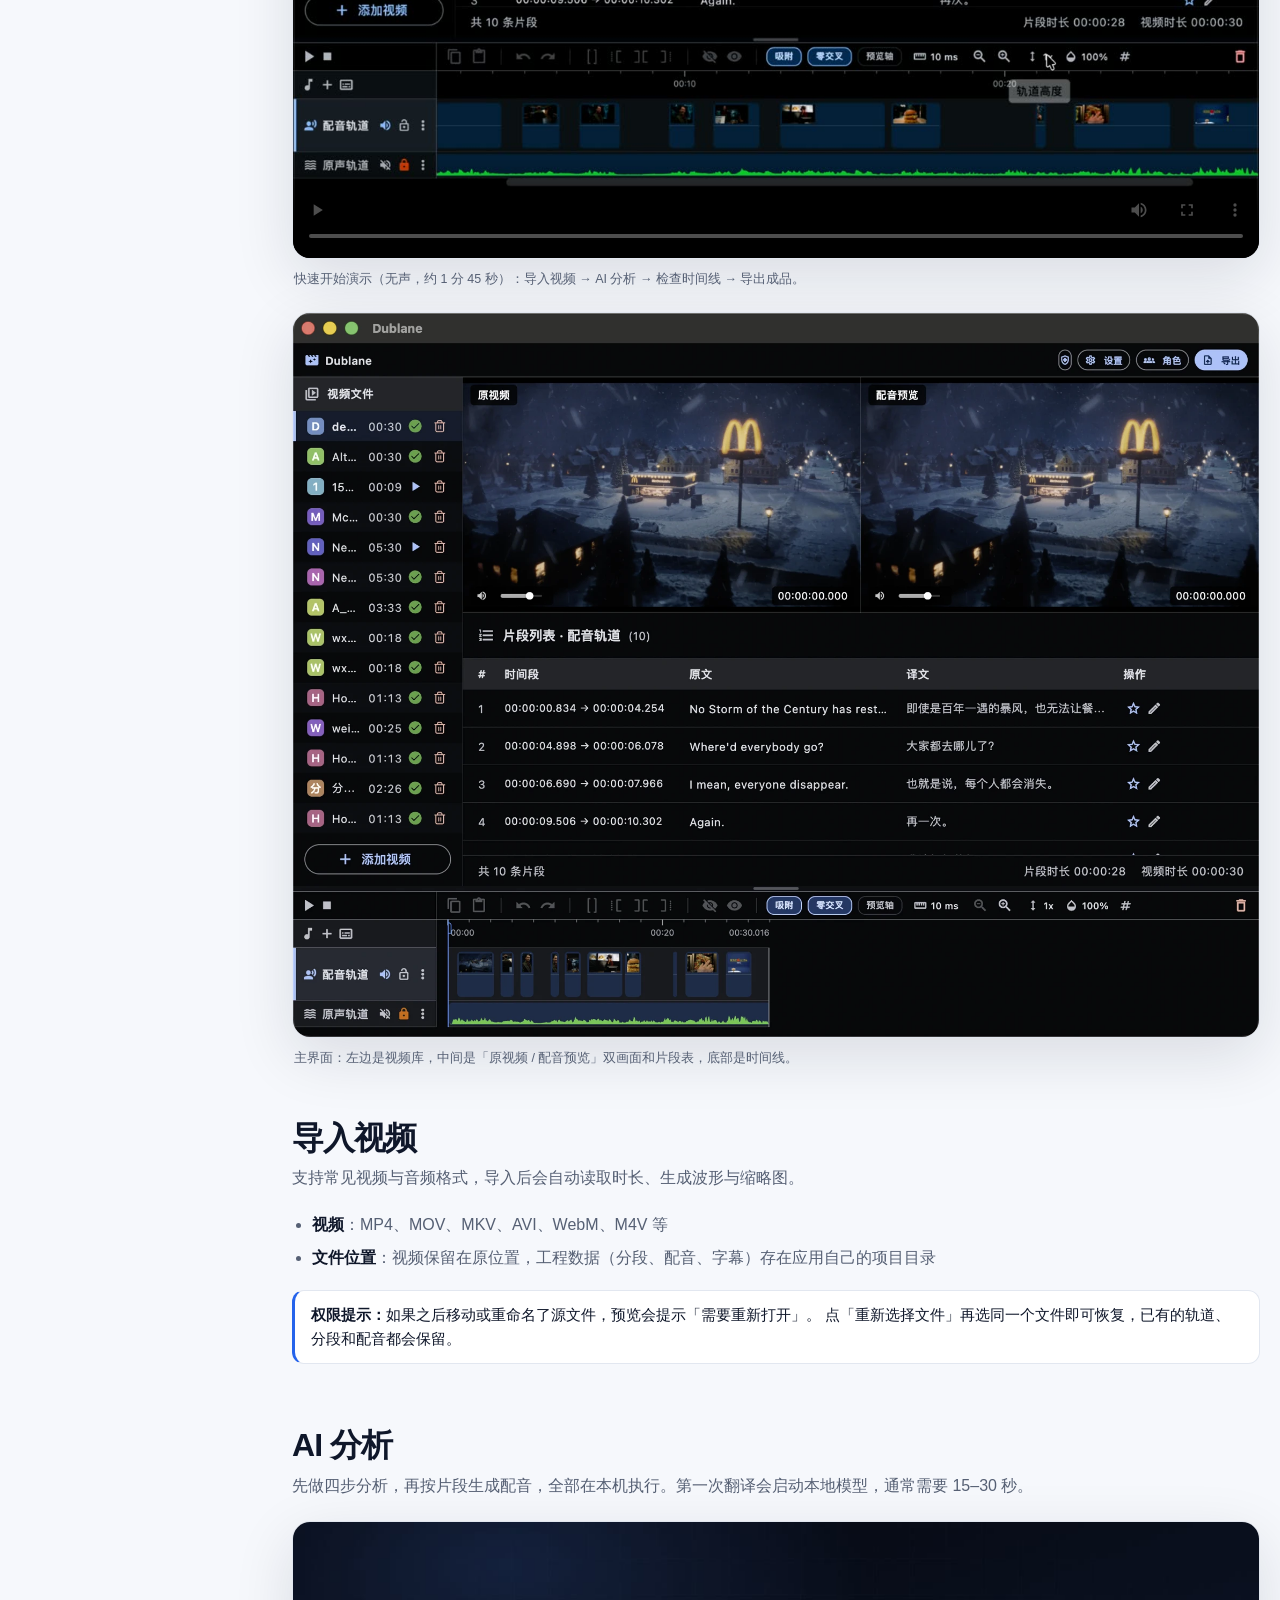
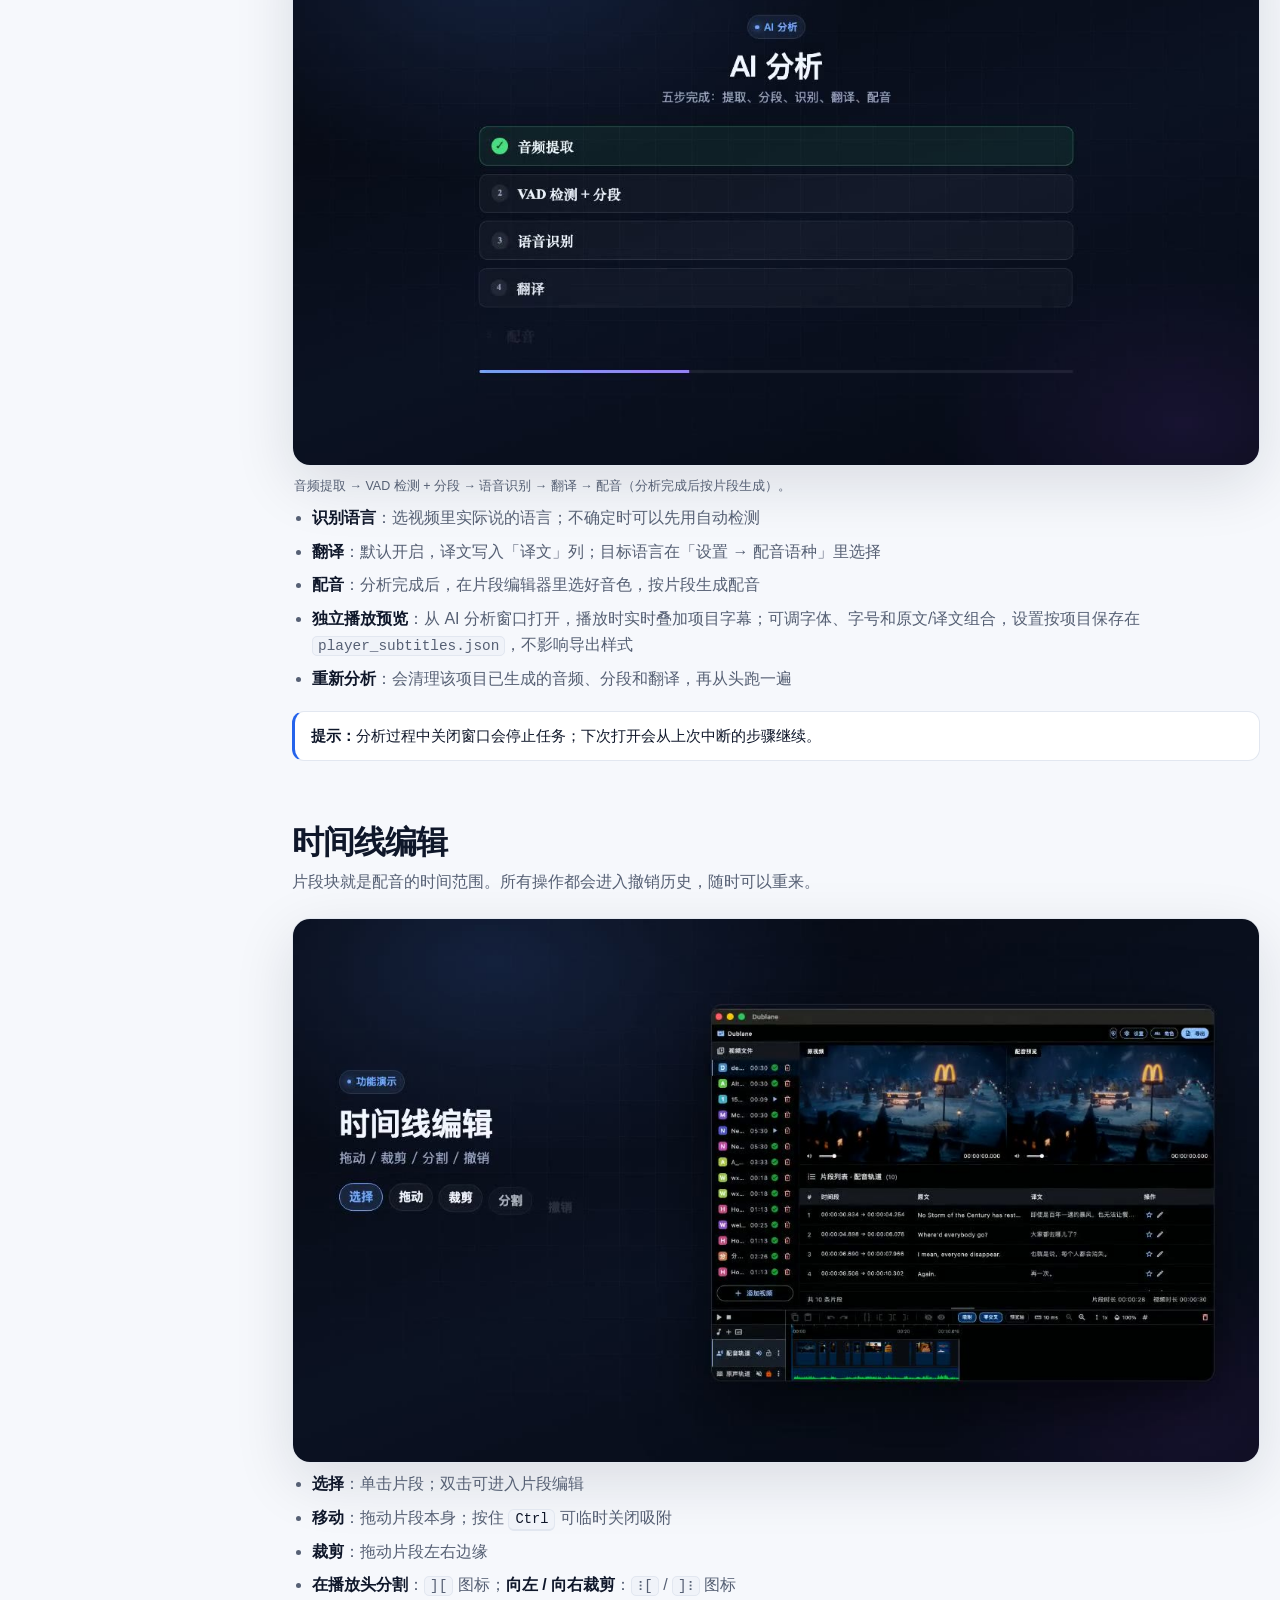
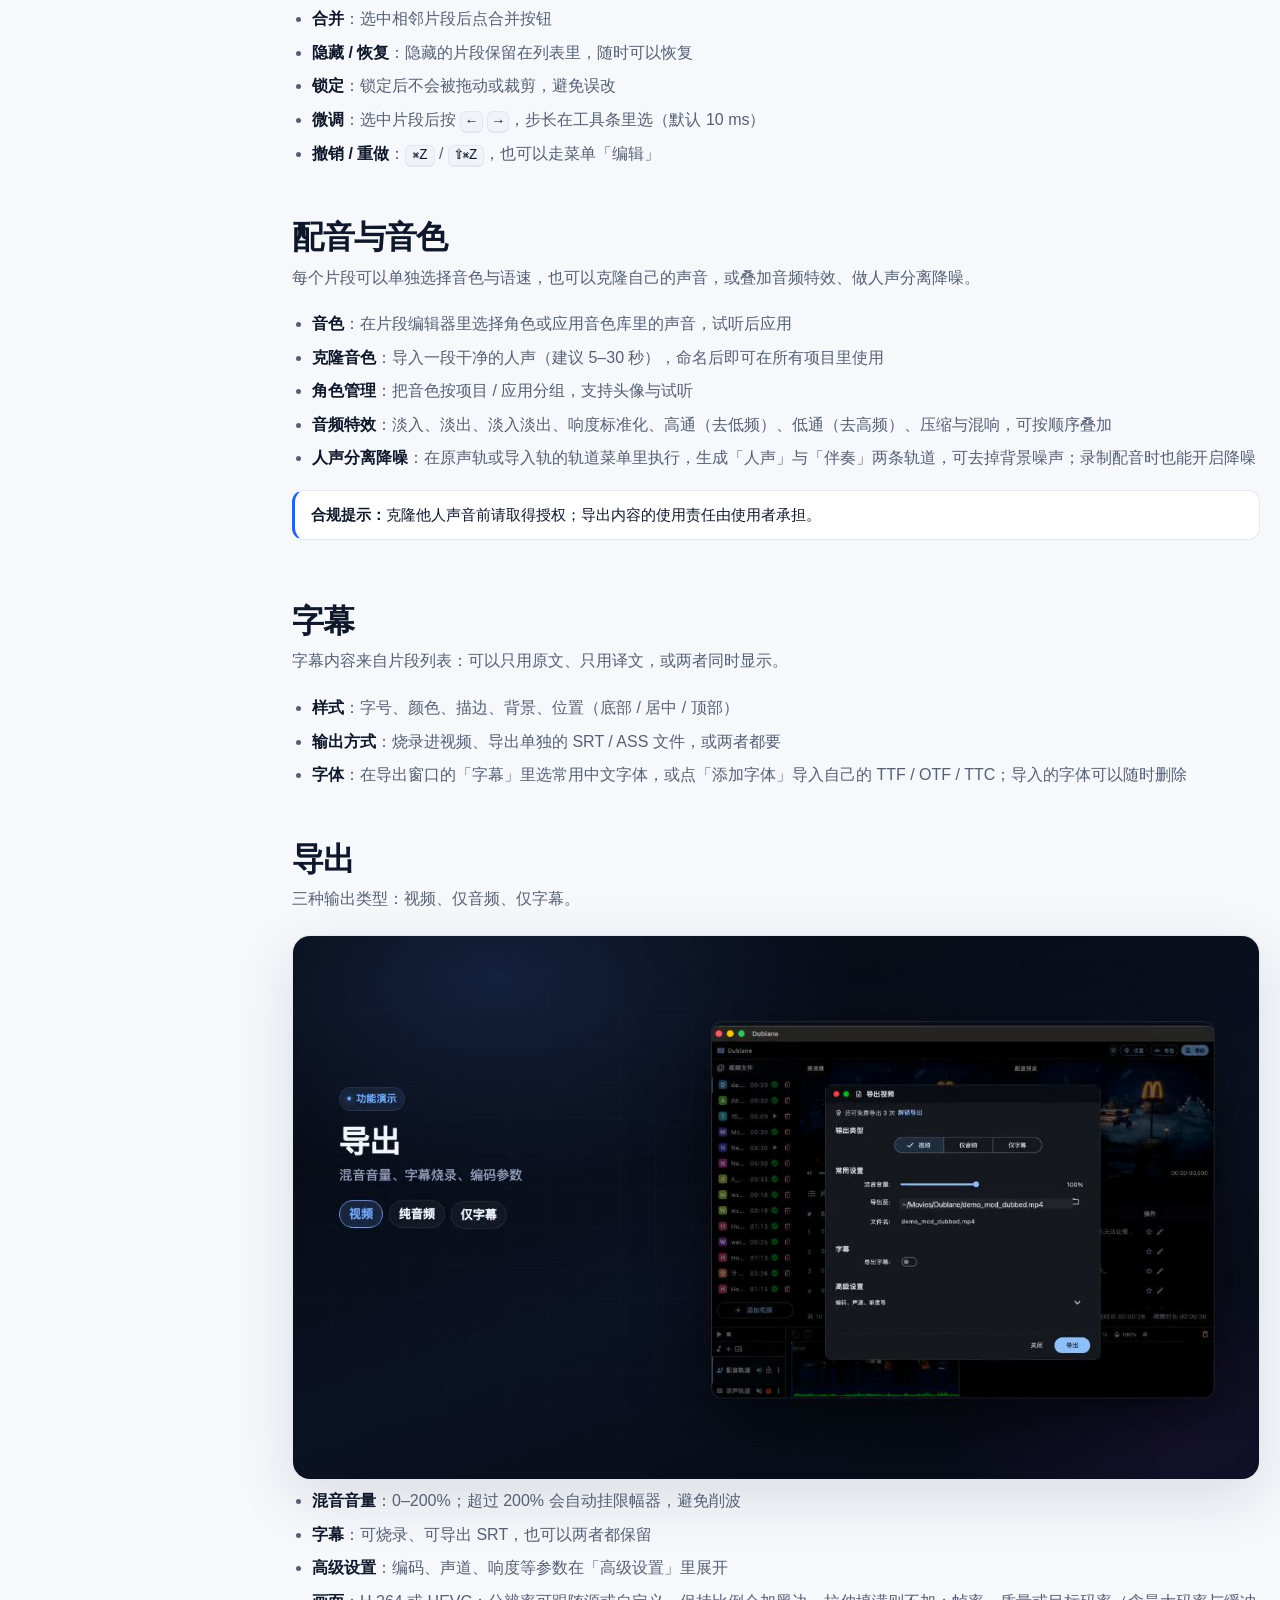
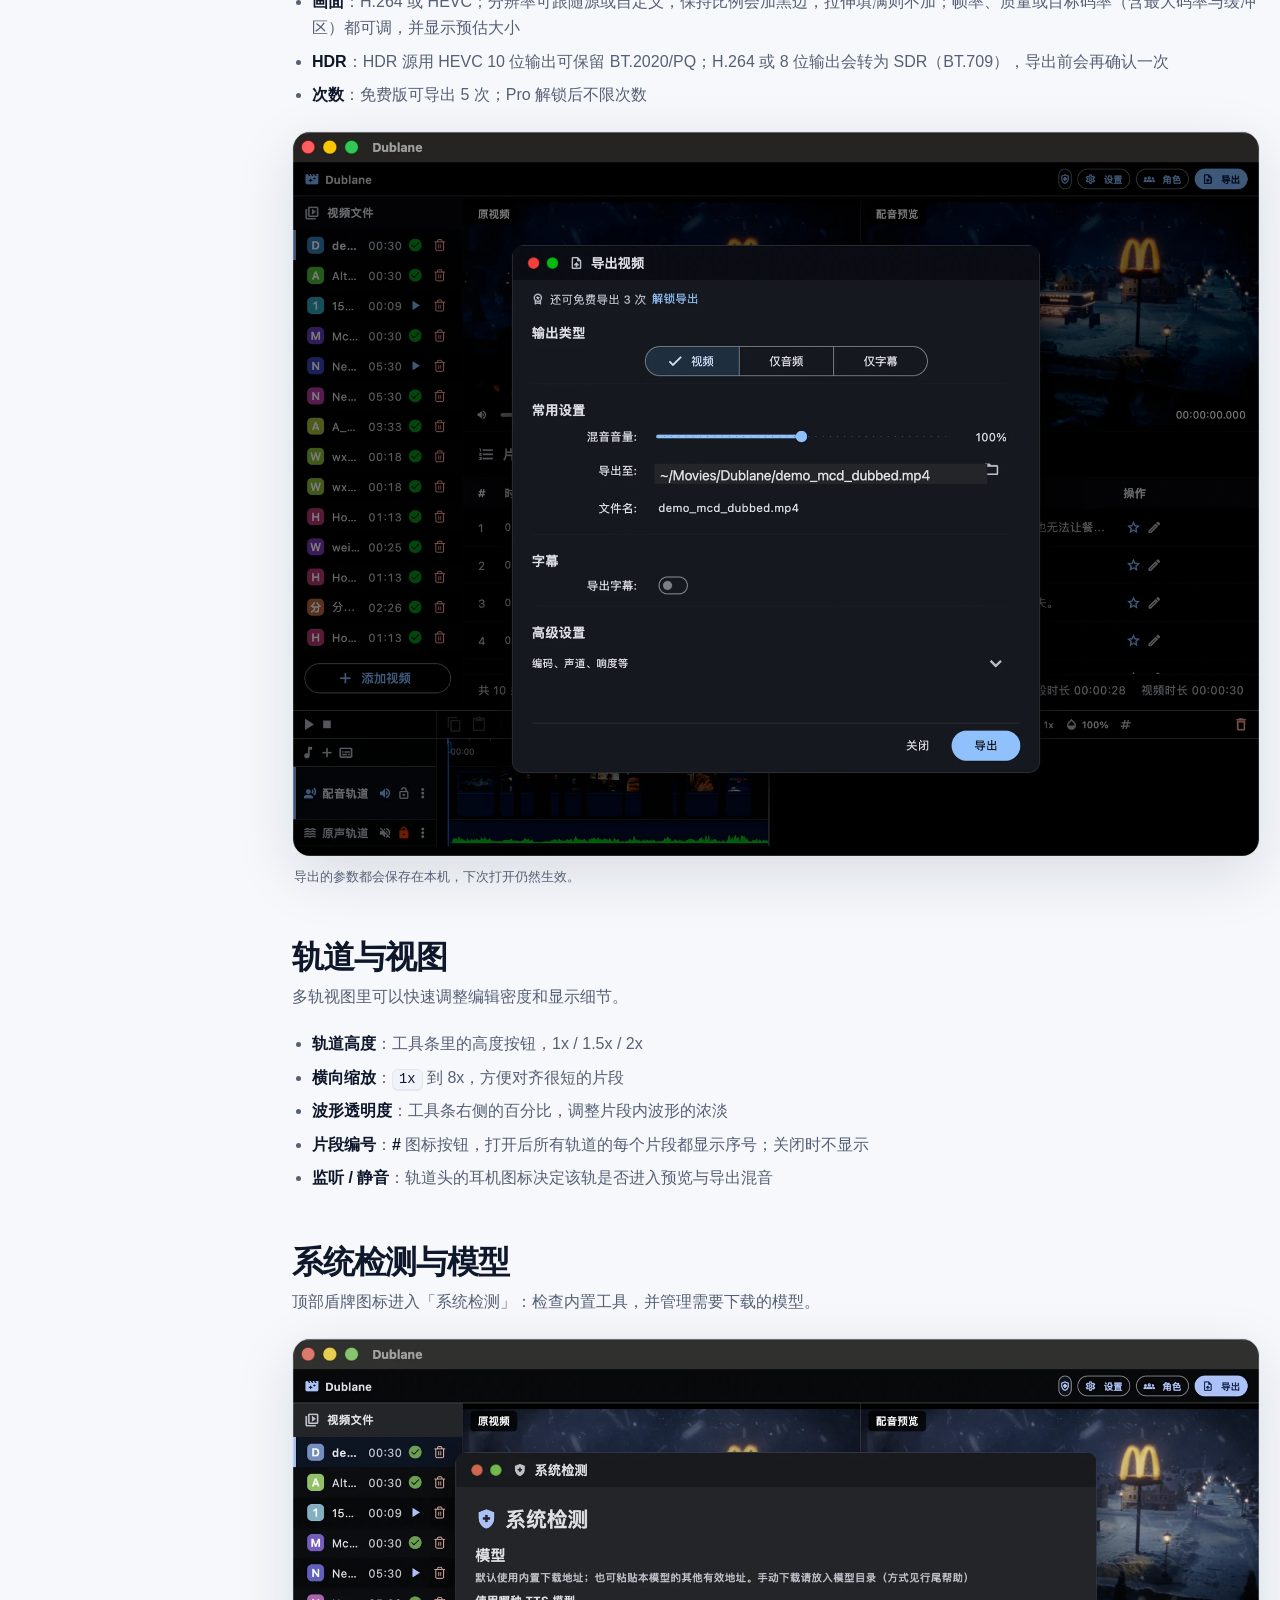
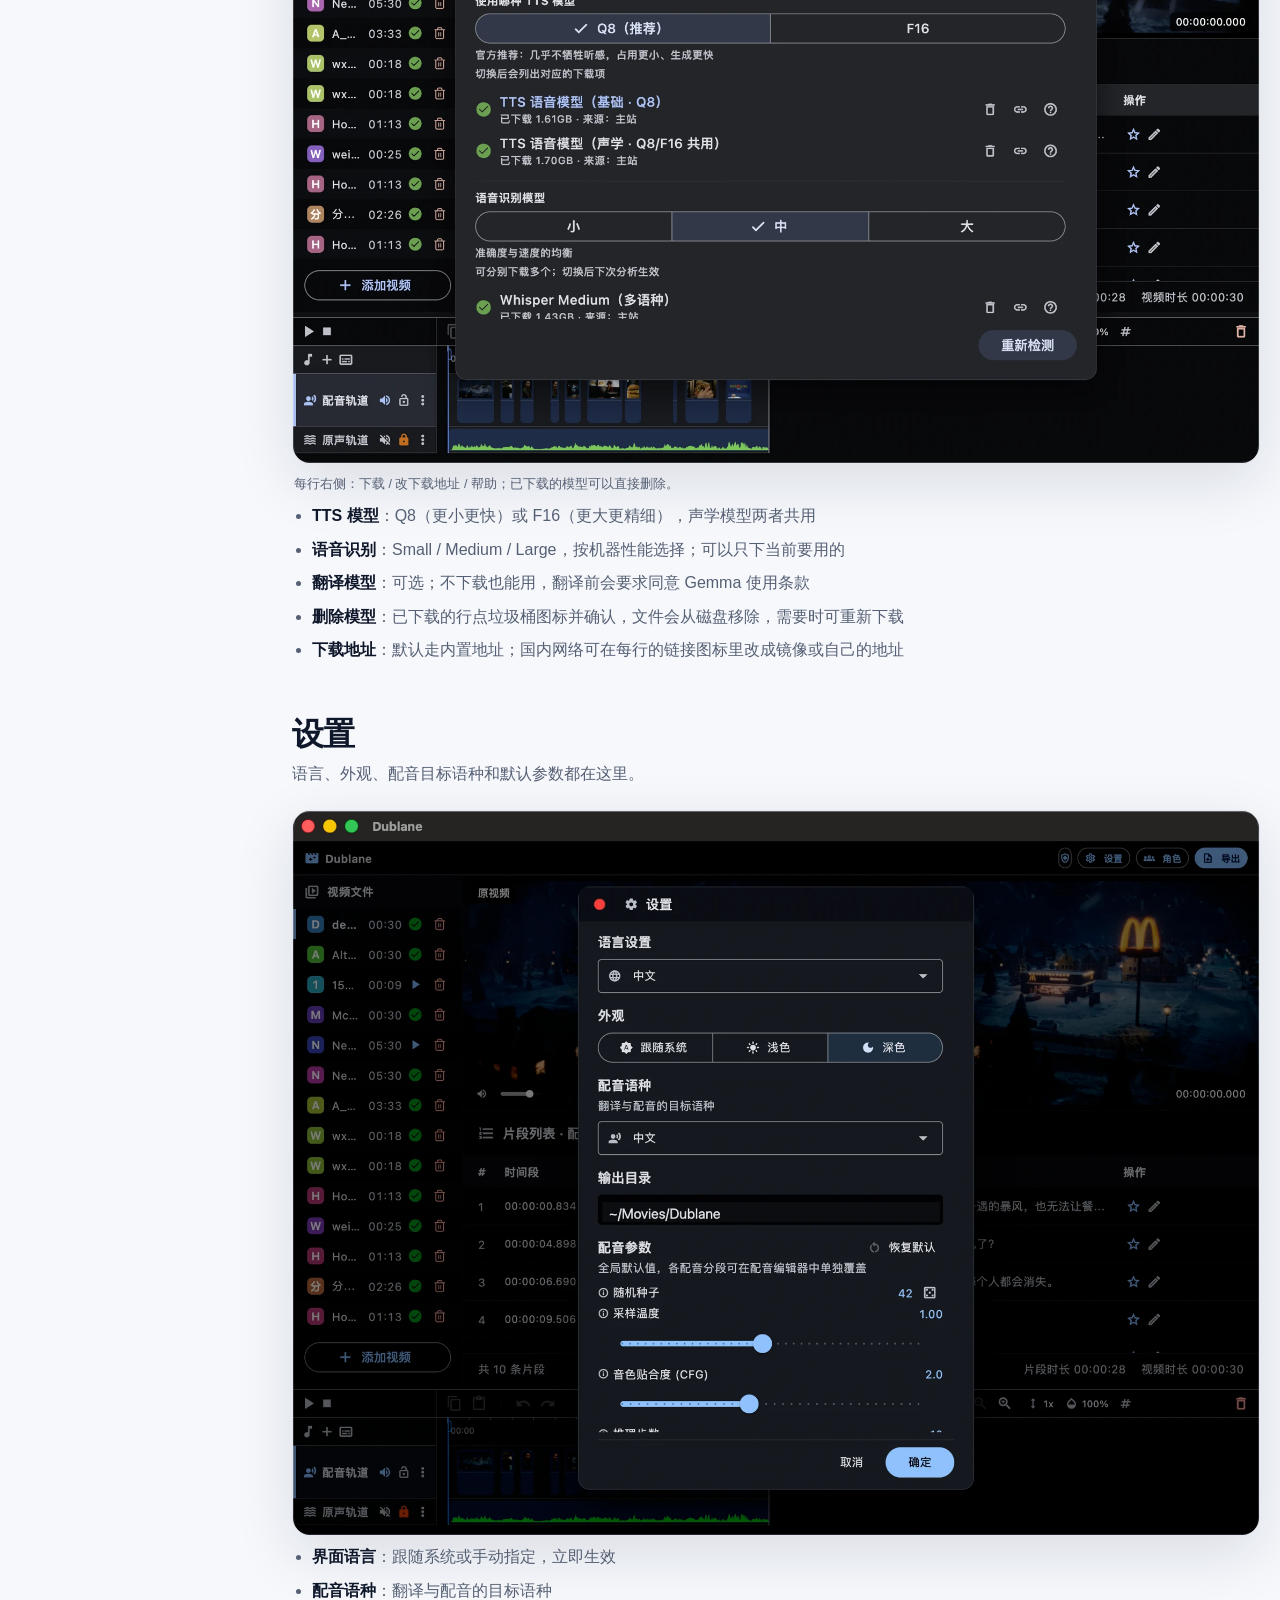
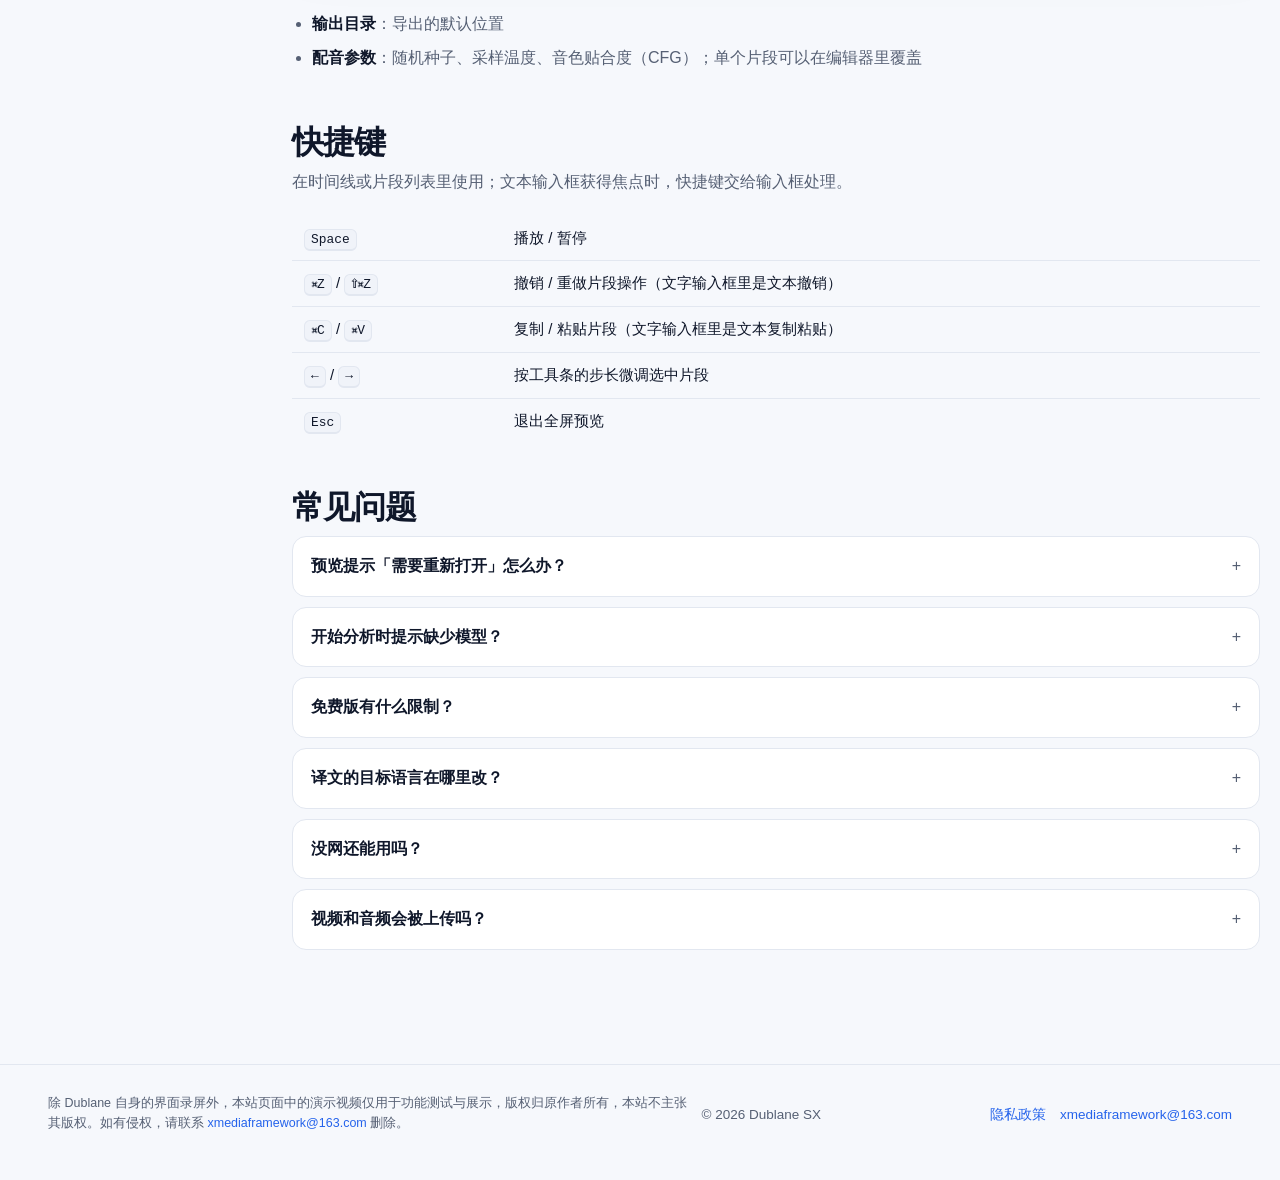
==== commit 3873da53: "fix(help): align UI labels and fix the light-mode wordmark - Case 01: the Add Video button sits belo" ====
--- a/help/index.html
+++ b/help/index.html
@@ -16,7 +16,10 @@
 <header class="site">
   <div class="wrap">
     <a class="brand" href="./">
-      <img src="assets/brand/wordmark-zh.png" alt="Dublane · 声巷">
+      <picture>
+        <source srcset="assets/brand/wordmark-zh-light.png" media="(prefers-color-scheme: light)">
+        <img src="assets/brand/wordmark-zh.png" alt="Dublane · 声巷">
+      </picture>
       <span class="tag">使用指南</span>
     </a>
     <nav>
@@ -82,7 +85,7 @@
     </ol>
     <a class="tocCase" href="cases/">
       <b>使用案例</b>
-      <span>旁白介绍、添加字幕 · 完整成品与截图</span>
+      <span>旁白介绍、添加字幕、给视频配音 · 完整成品与截图</span>
     </a>
   </nav>
 
@@ -105,7 +108,7 @@
         <div class="card">
           <div class="num">3</div>
           <b>试听并导出</b>
-          <p>在时间线检查节奏与配音，点右上「导出」选择视频、纯音频或字幕。</p>
+          <p>在时间线检查节奏与配音，点右上「导出」选择视频、仅音频或仅字幕。</p>
         </div>
       </div>
       <figure>
@@ -199,14 +202,14 @@
       <p class="sub">字幕内容来自片段列表：可以只用原文、只用译文，或两者同时显示。</p>
       <ul class="list">
         <li><b>样式</b>：字号、颜色、描边、背景、位置（底部 / 居中 / 顶部）</li>
-        <li><b>输出方式</b>：烧录进画面、导出单独的 SRT / ASS 文件，或两者都要</li>
+        <li><b>输出方式</b>：烧录进视频、导出单独的 SRT / ASS 文件，或两者都要</li>
         <li><b>字体</b>：在导出窗口的「字幕」里选常用中文字体，或点「添加字体」导入自己的 TTF / OTF / TTC；导入的字体可以随时删除</li>
       </ul>
     </section>
 
     <section id="export" data-reveal>
       <h2>导出</h2>
-      <p class="sub">三种输出类型：完整视频、纯音频、仅字幕文件。</p>
+      <p class="sub">三种输出类型：视频、仅音频、仅字幕。</p>
       <figure>
         <div class="media">
           <video data-autoplay autoplay muted loop playsinline poster="assets/video/export-zh.jpg">
--- a/help/assets/guide.css
+++ b/help/assets/guide.css
@@ -62,6 +62,10 @@
 header.site .wrap {
   display: flex; align-items: center; gap: 14px; height: 64px;
 }
+/* The wordmark has two versions: white for the dark theme, dark for the light
+   one, picked by <source media>. The <picture> is a plain flex item, so the
+   header layout is unchanged. */
+header.site .brand picture { display: block; }
 header.site .brand img { height: 26px; display: block; }
 header.site .brand { display: flex; align-items: center; gap: 10px; }
 header.site .tag {
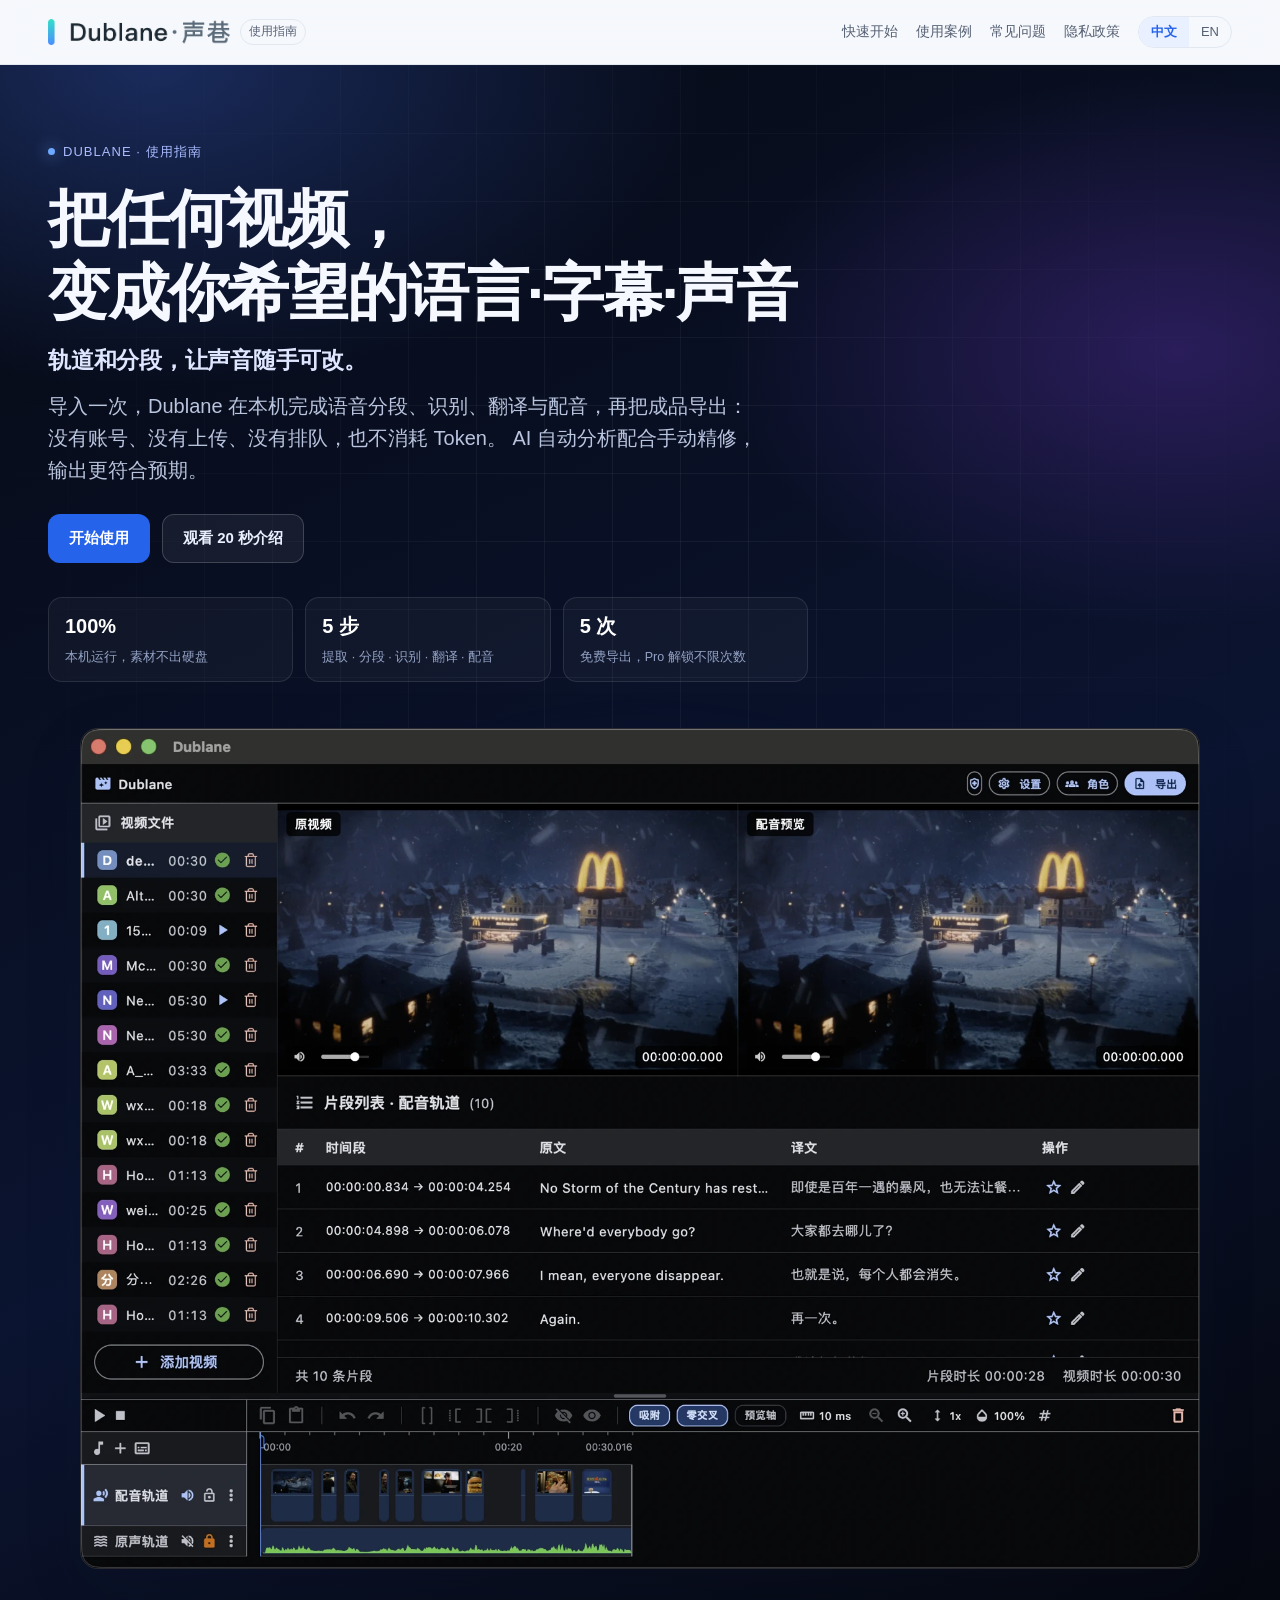
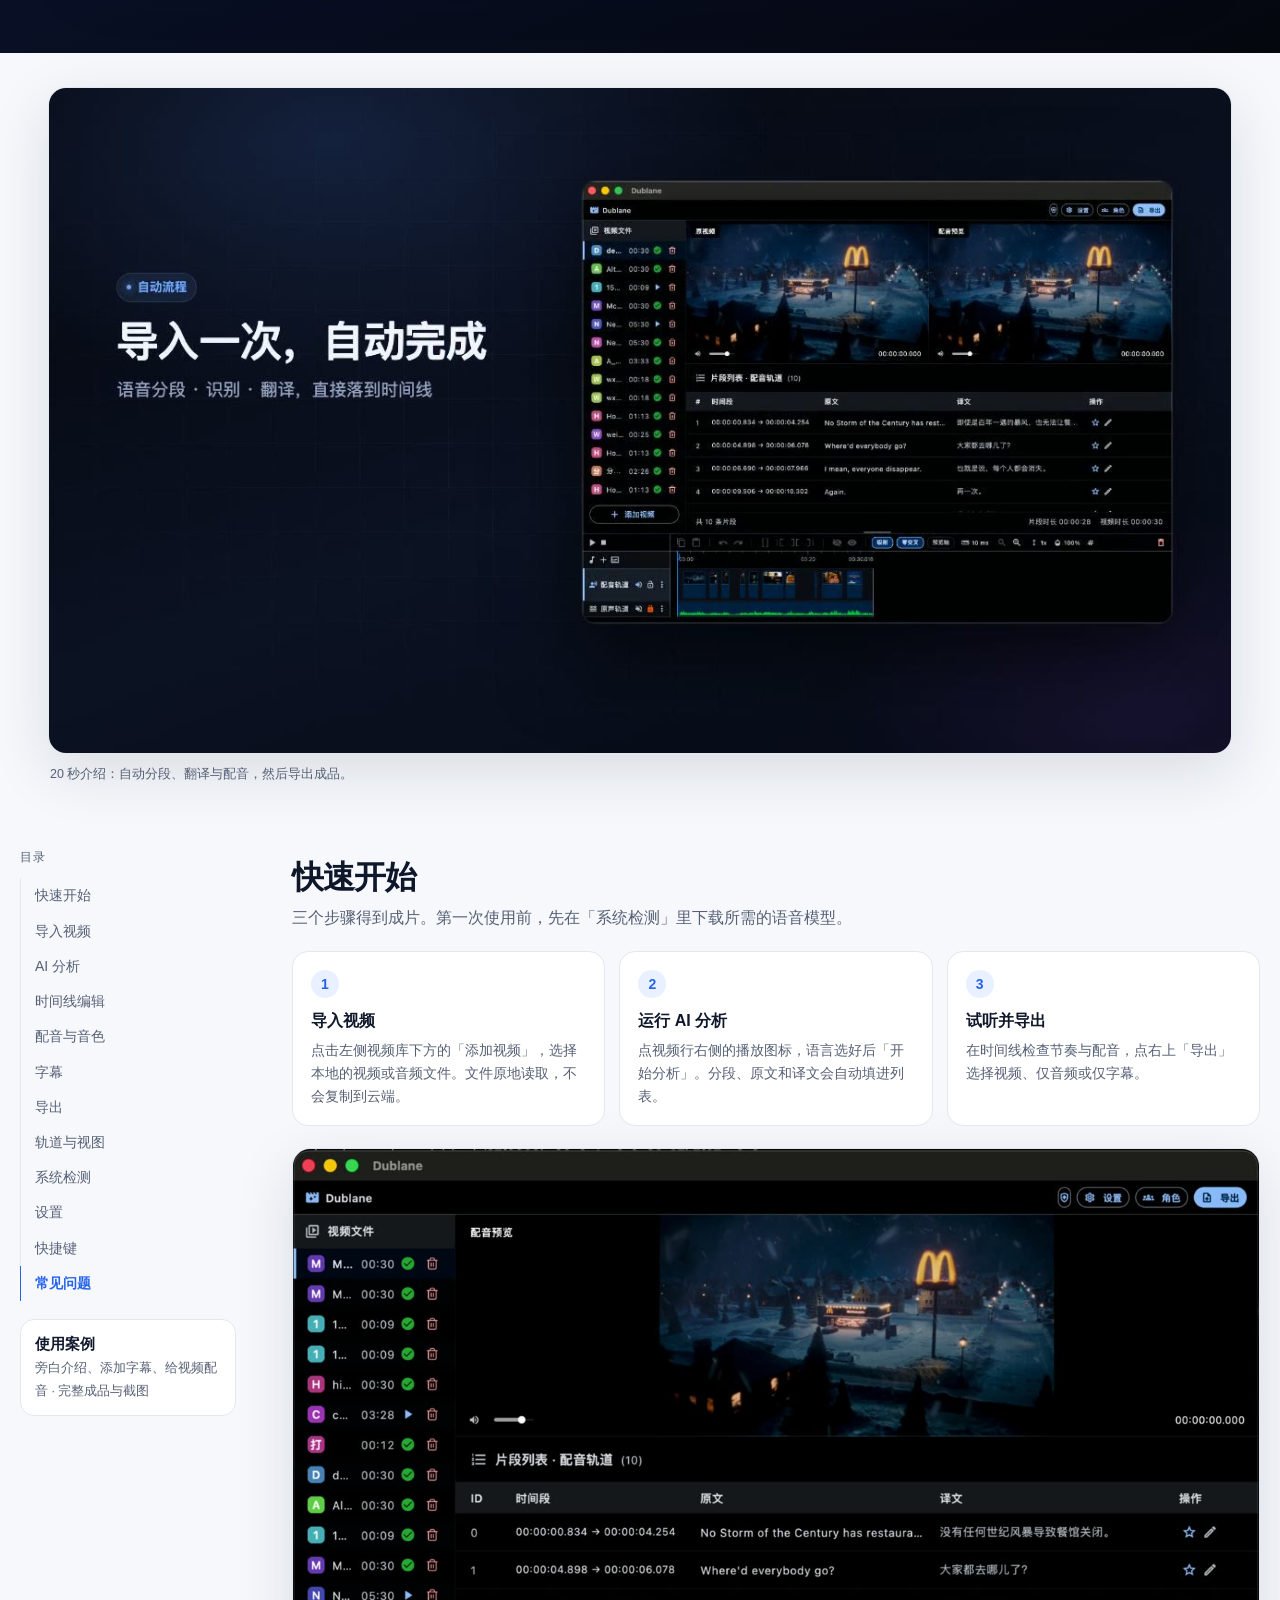
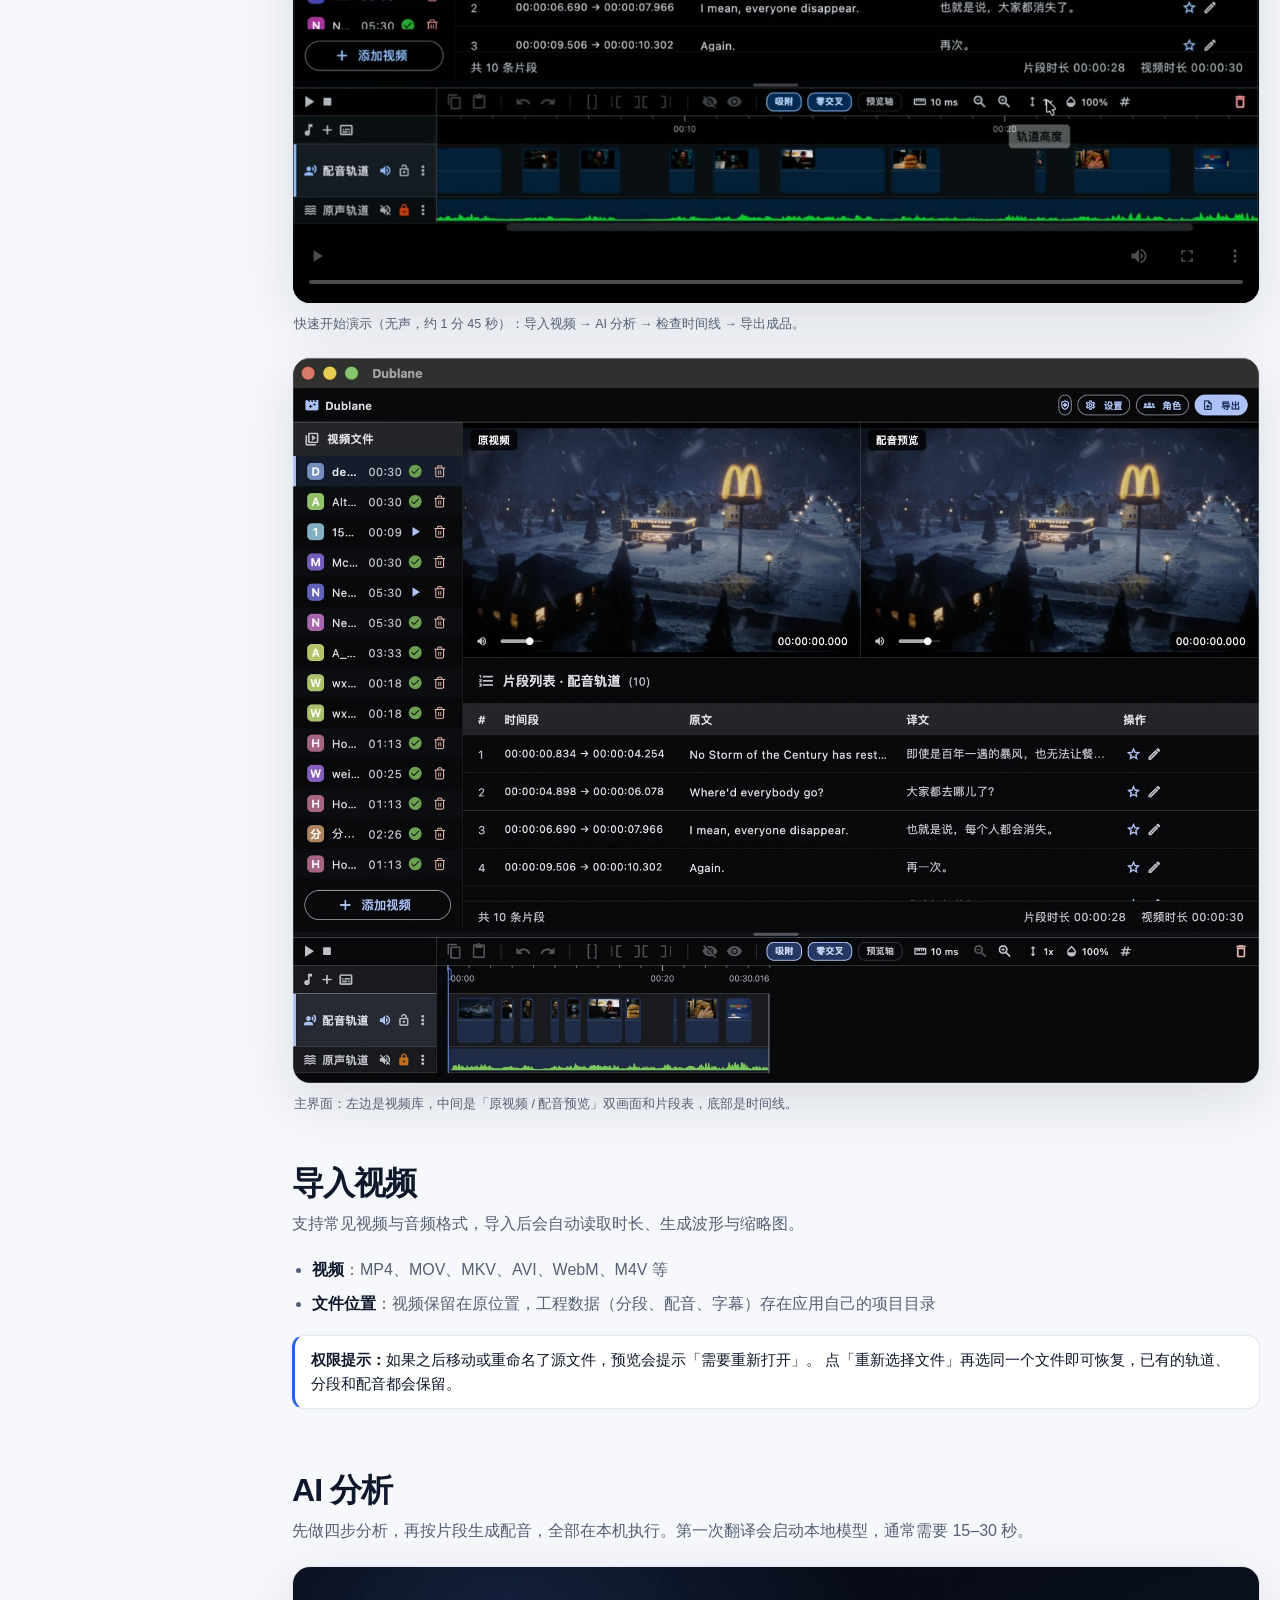
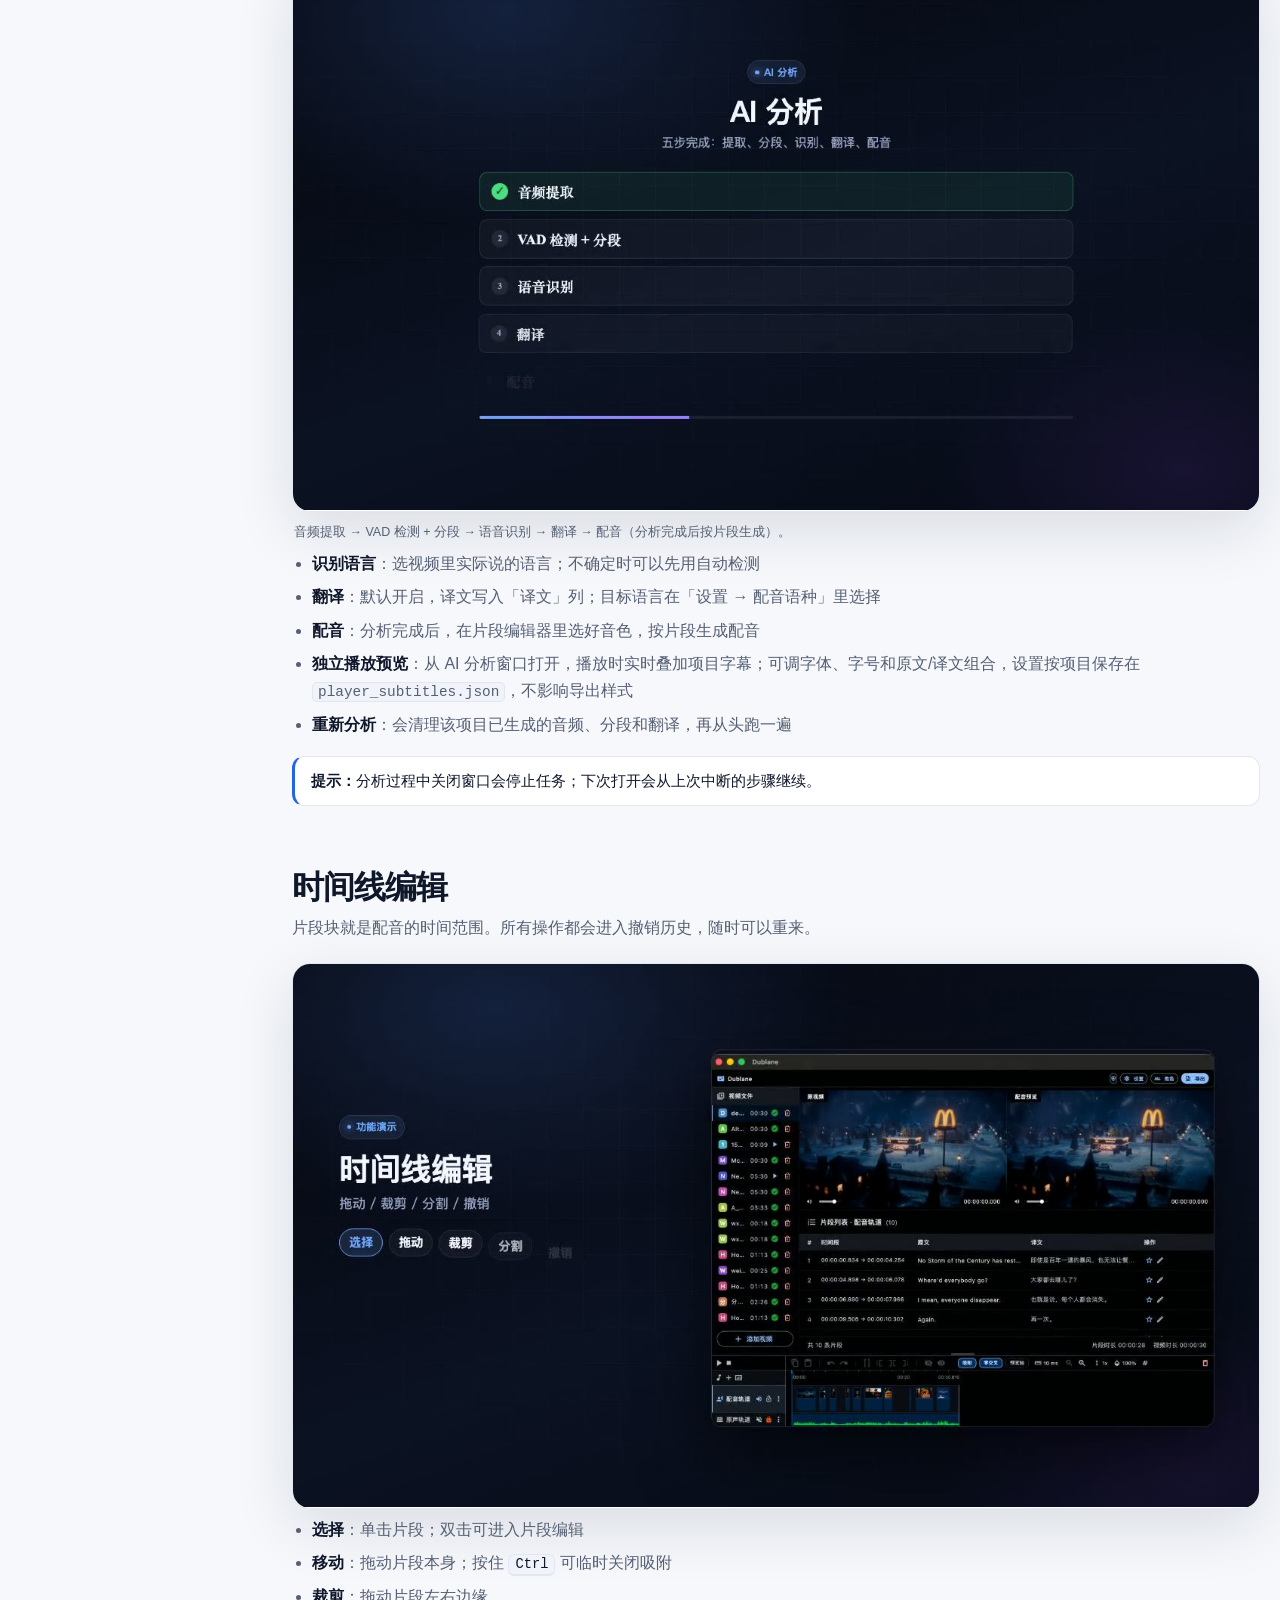
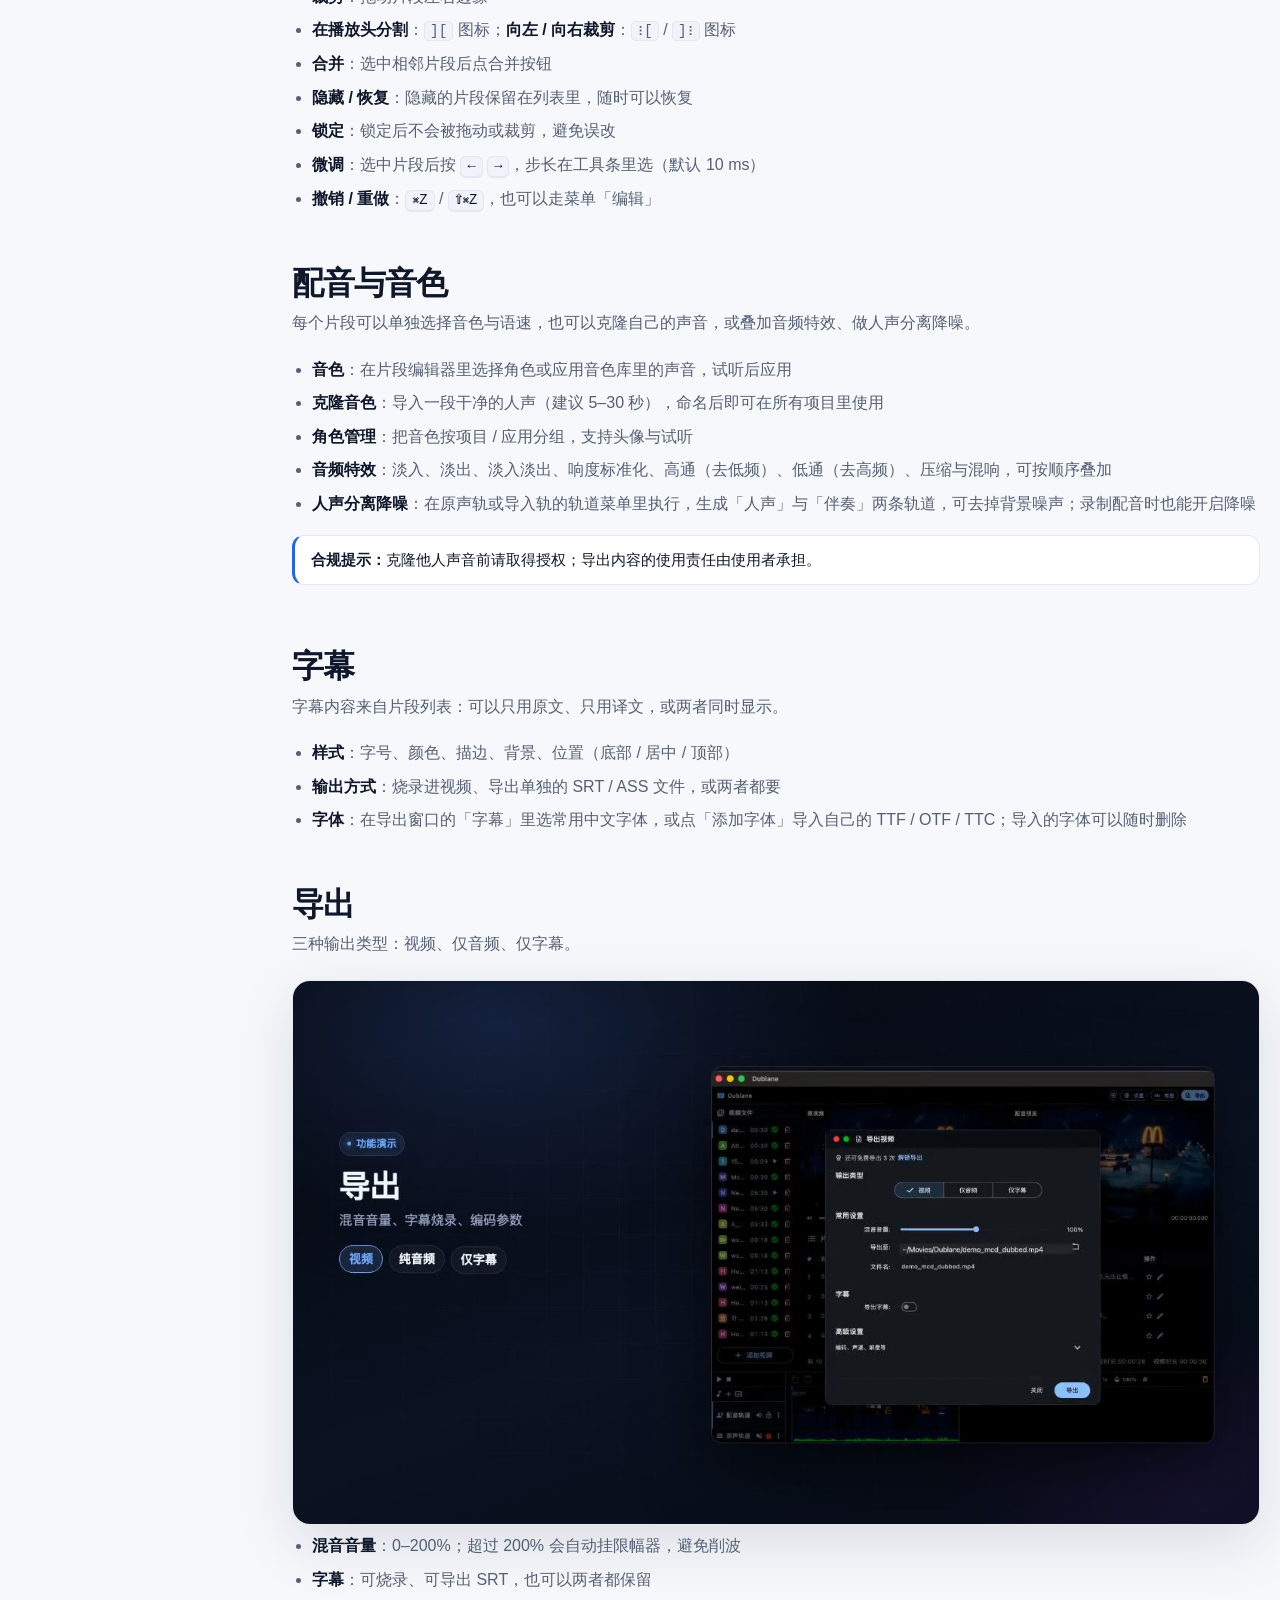
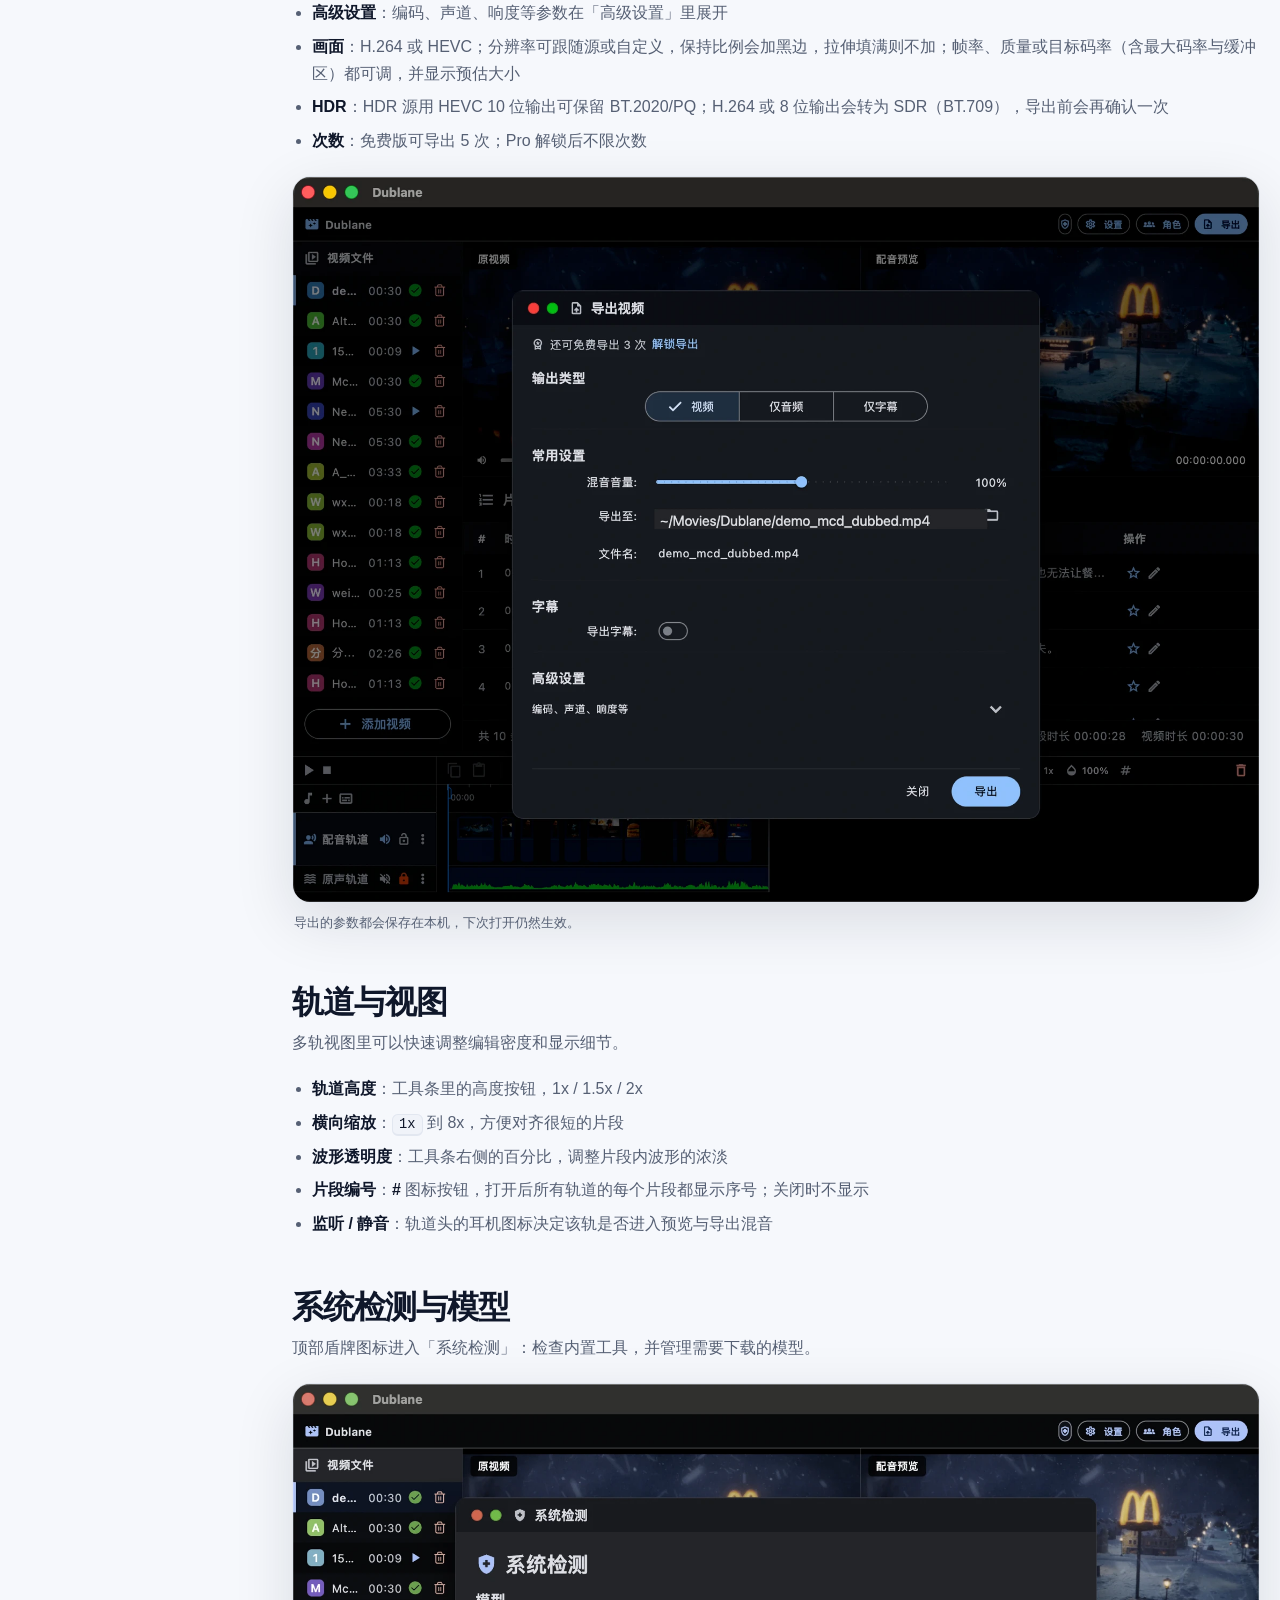
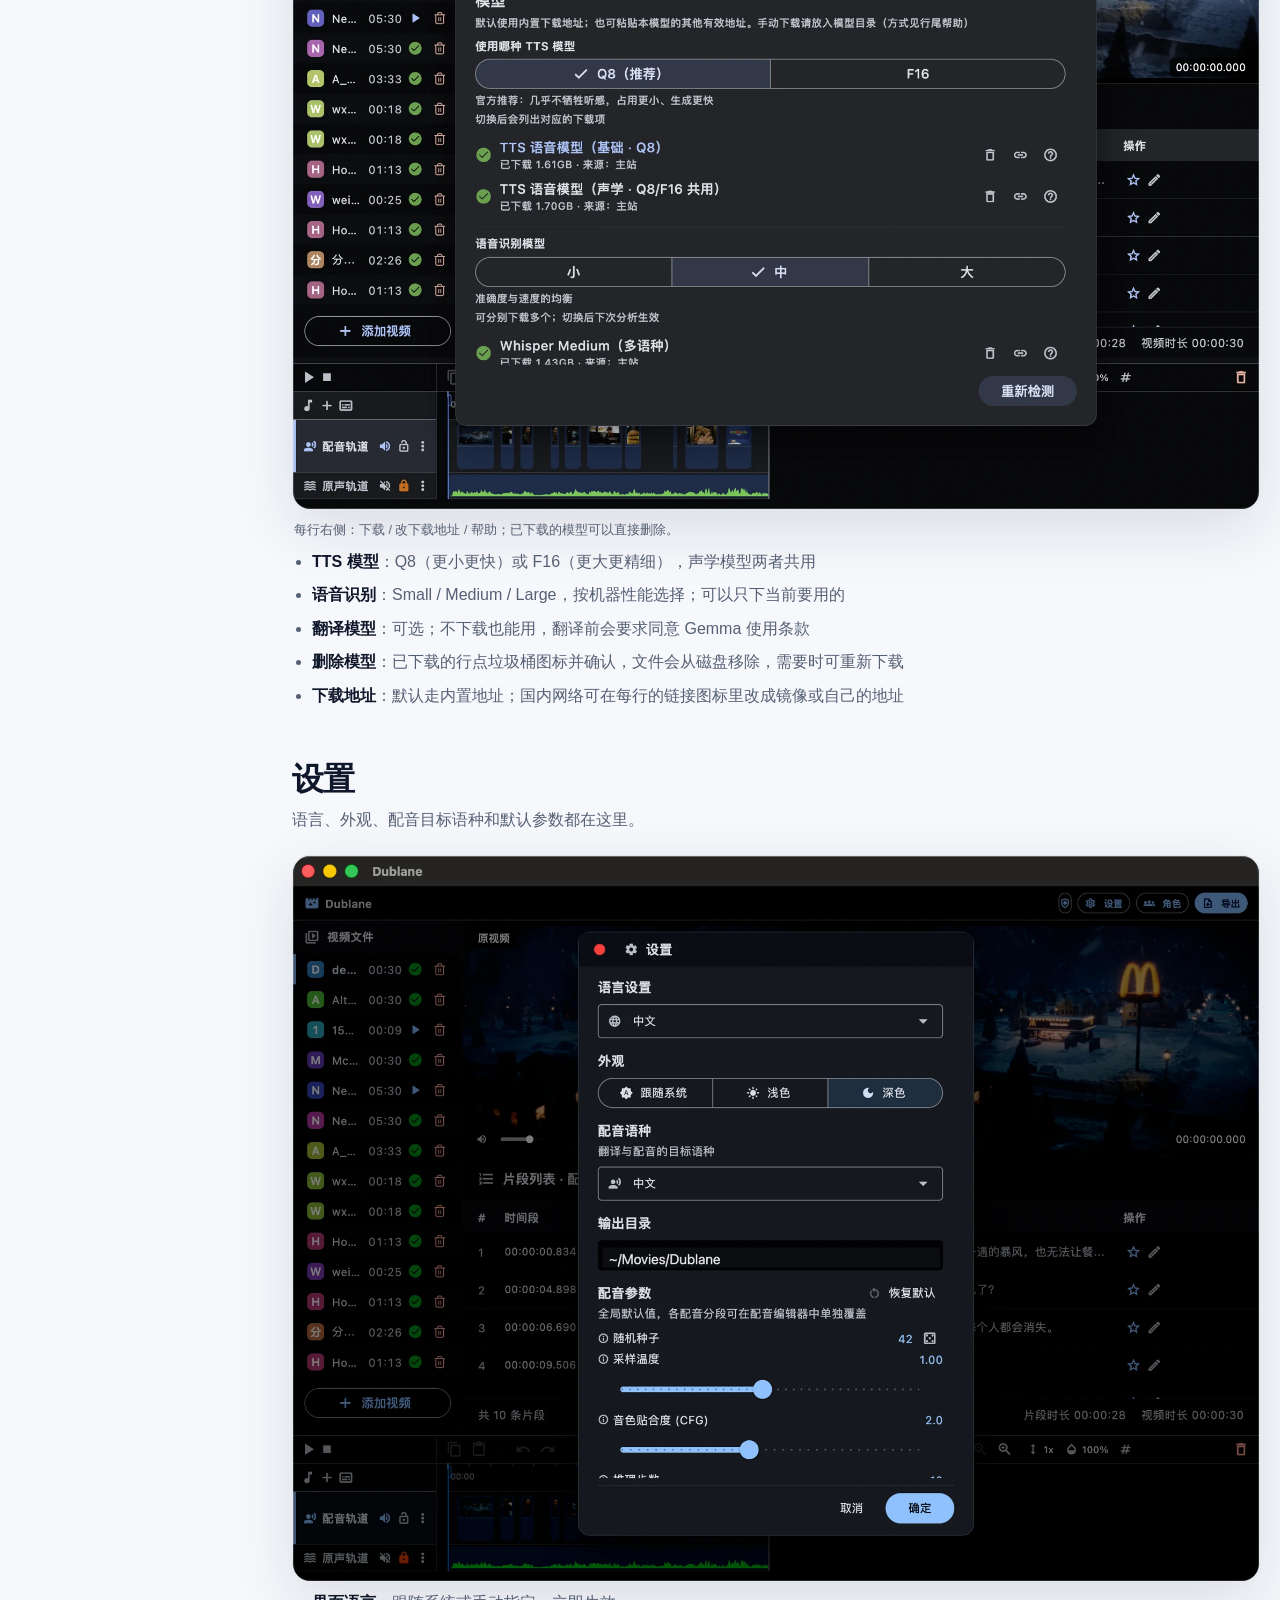
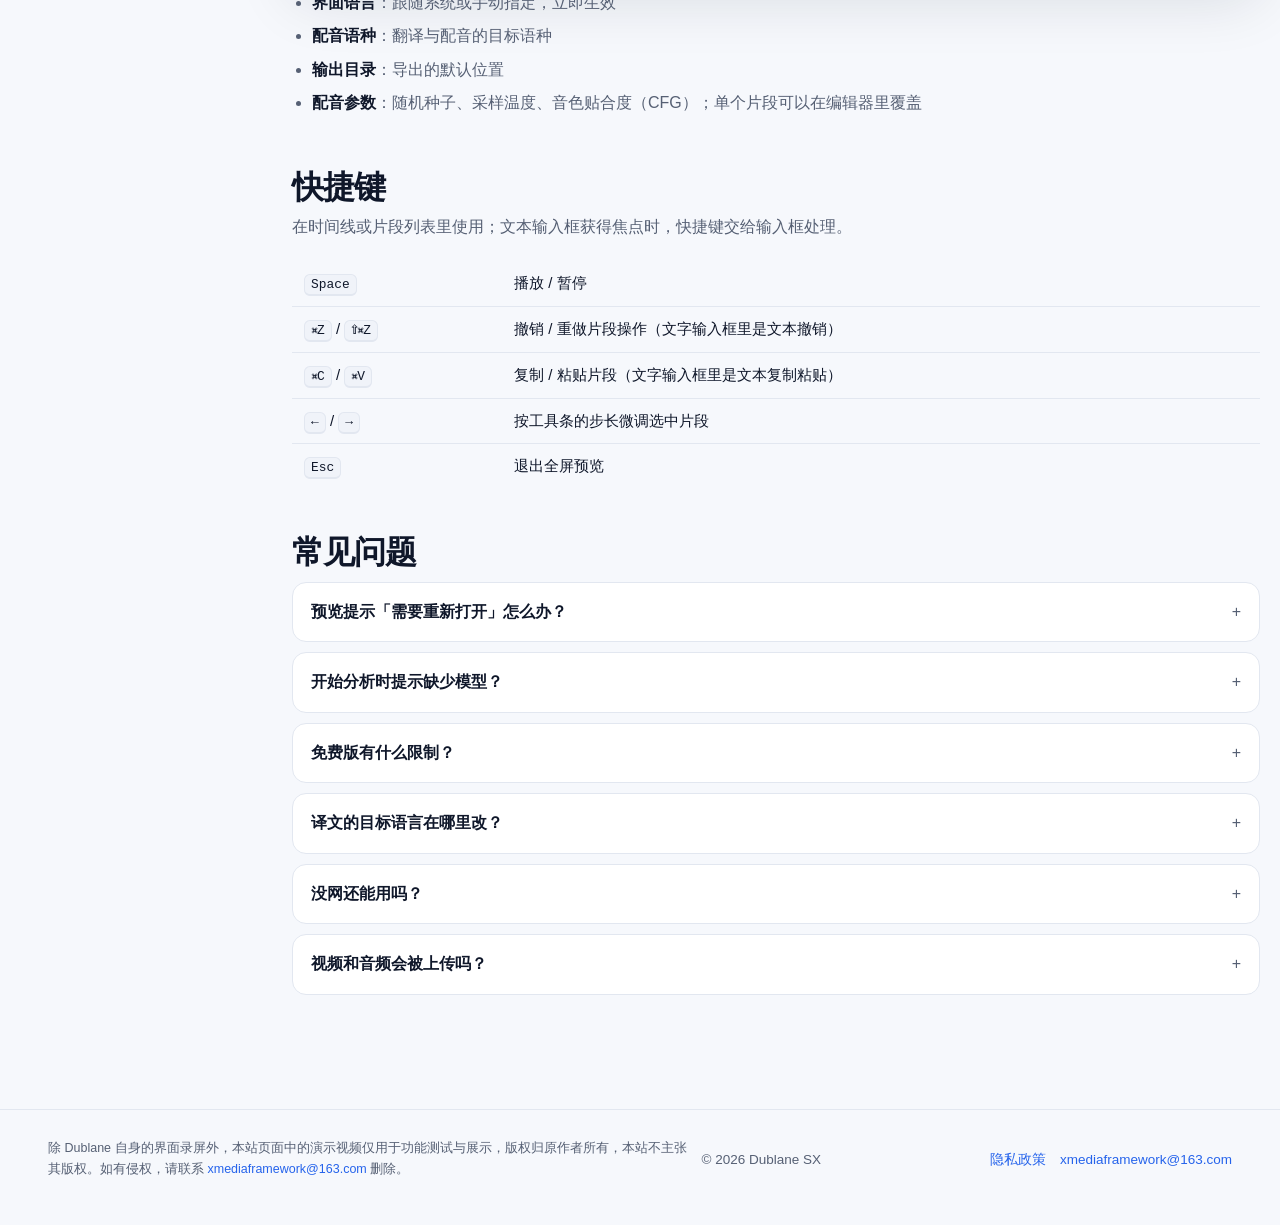
==== commit d4bef474: "docs(help): add a one-line promise under the guide headline "Tracks and segments let you edit the so" ====
--- a/help/index.html
+++ b/help/index.html
@@ -36,6 +36,7 @@
   <div class="wrap">
     <div class="eyebrow">Dublane · 使用指南</div>
     <h1>把任何视频，<br>变成你希望的<span class="nb">语言</span>·<span class="nb">字幕</span>·<span class="nb">声音</span></h1>
+    <p class="sub">轨道和分段，让声音随手可改。</p>
     <p class="lead">导入一次，Dublane 在本机完成语音分段、识别、翻译与配音，再把成品导出：没有账号、没有上传、没有排队，也不消耗 Token。
       AI 自动分析配合手动精修，输出更符合预期。</p>
     <div class="cta">
--- a/help/assets/guide.css
+++ b/help/assets/guide.css
@@ -113,6 +113,13 @@
   letter-spacing: -0.035em;
 }
 .hero h1 .nb { white-space: nowrap; }
+/* One-line promise under the headline: a step up from the lead, a step down
+   from the H1, so the H1 stays the visual anchor. */
+.hero p.sub {
+  margin: 0 0 12px; max-width: 760px;
+  font-size: clamp(17px, 2.2vw, 23px); font-weight: 600;
+  line-height: 1.45; letter-spacing: -0.01em; color: #dfe6ff;
+}
 .hero p.lead {
   margin: 0; max-width: 720px; font-size: clamp(16px, 2vw, 20px);
   color: #b9c4de; line-height: 1.6;
